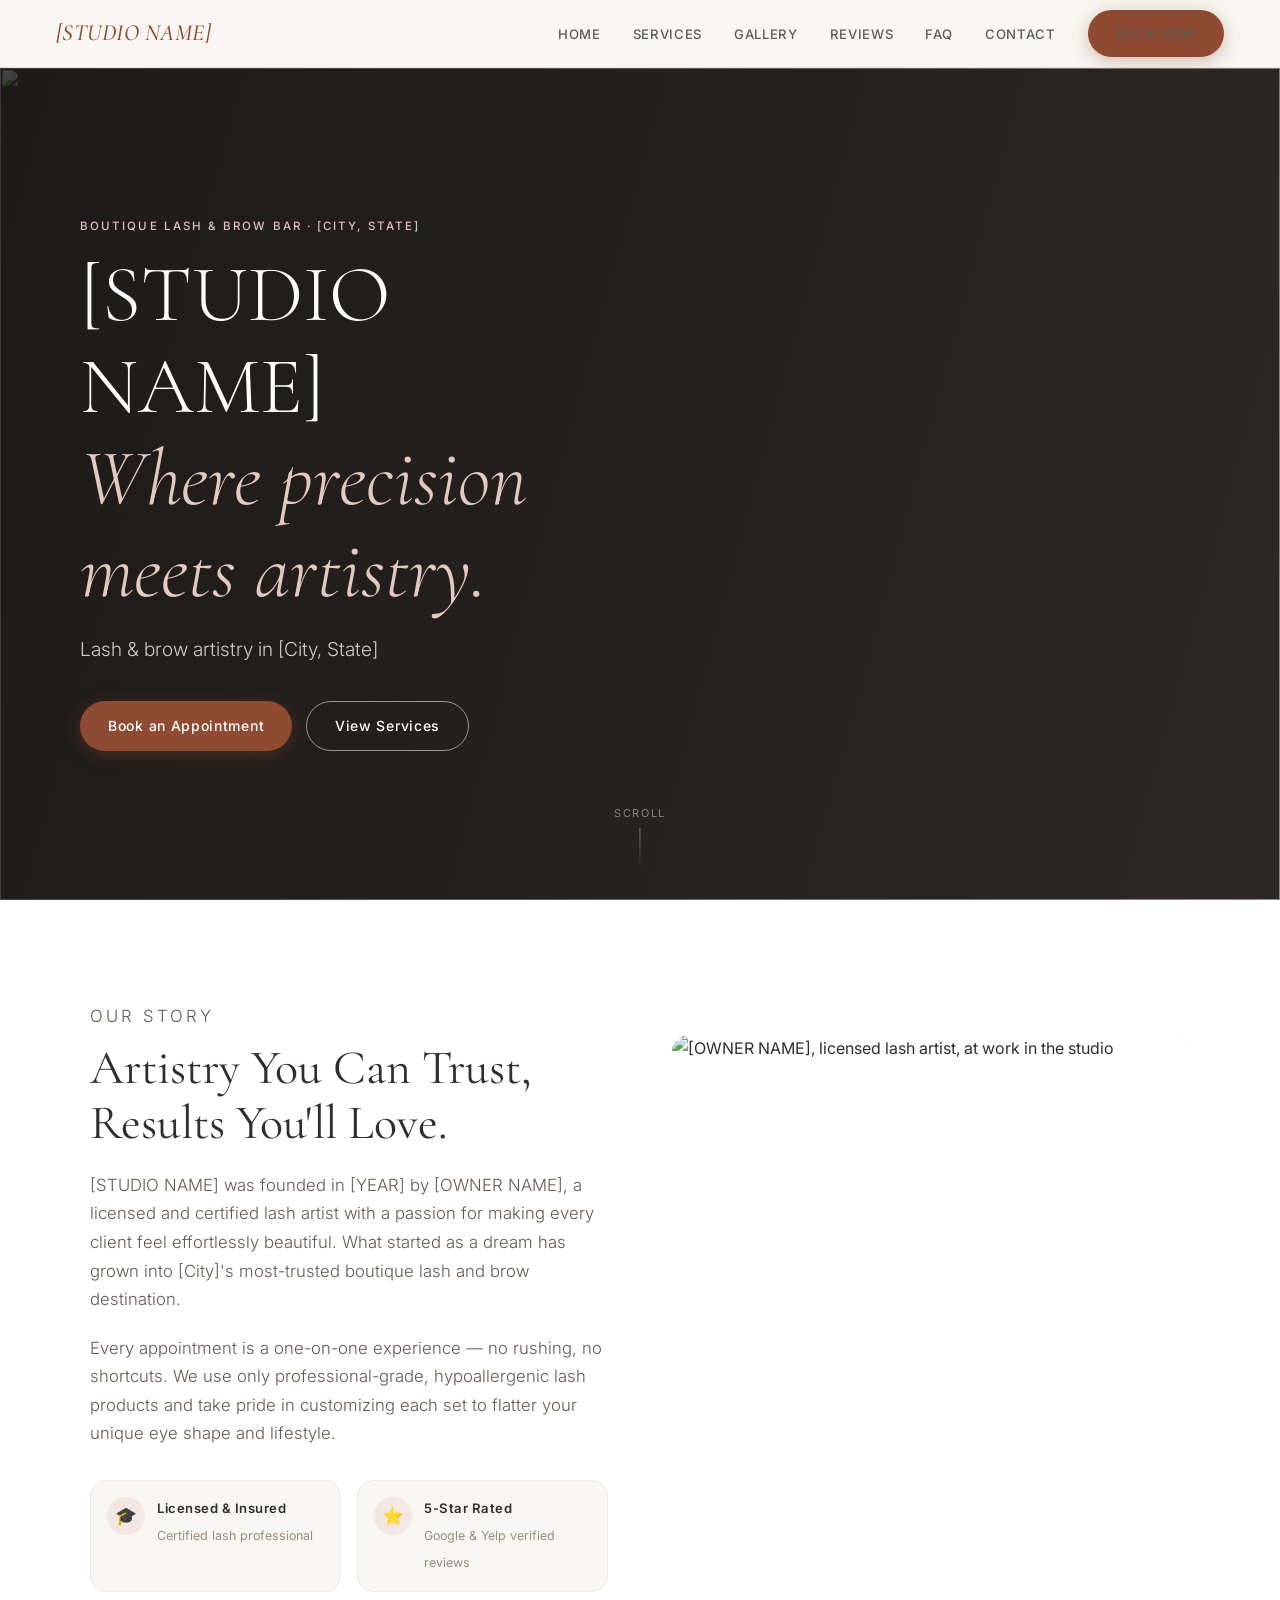
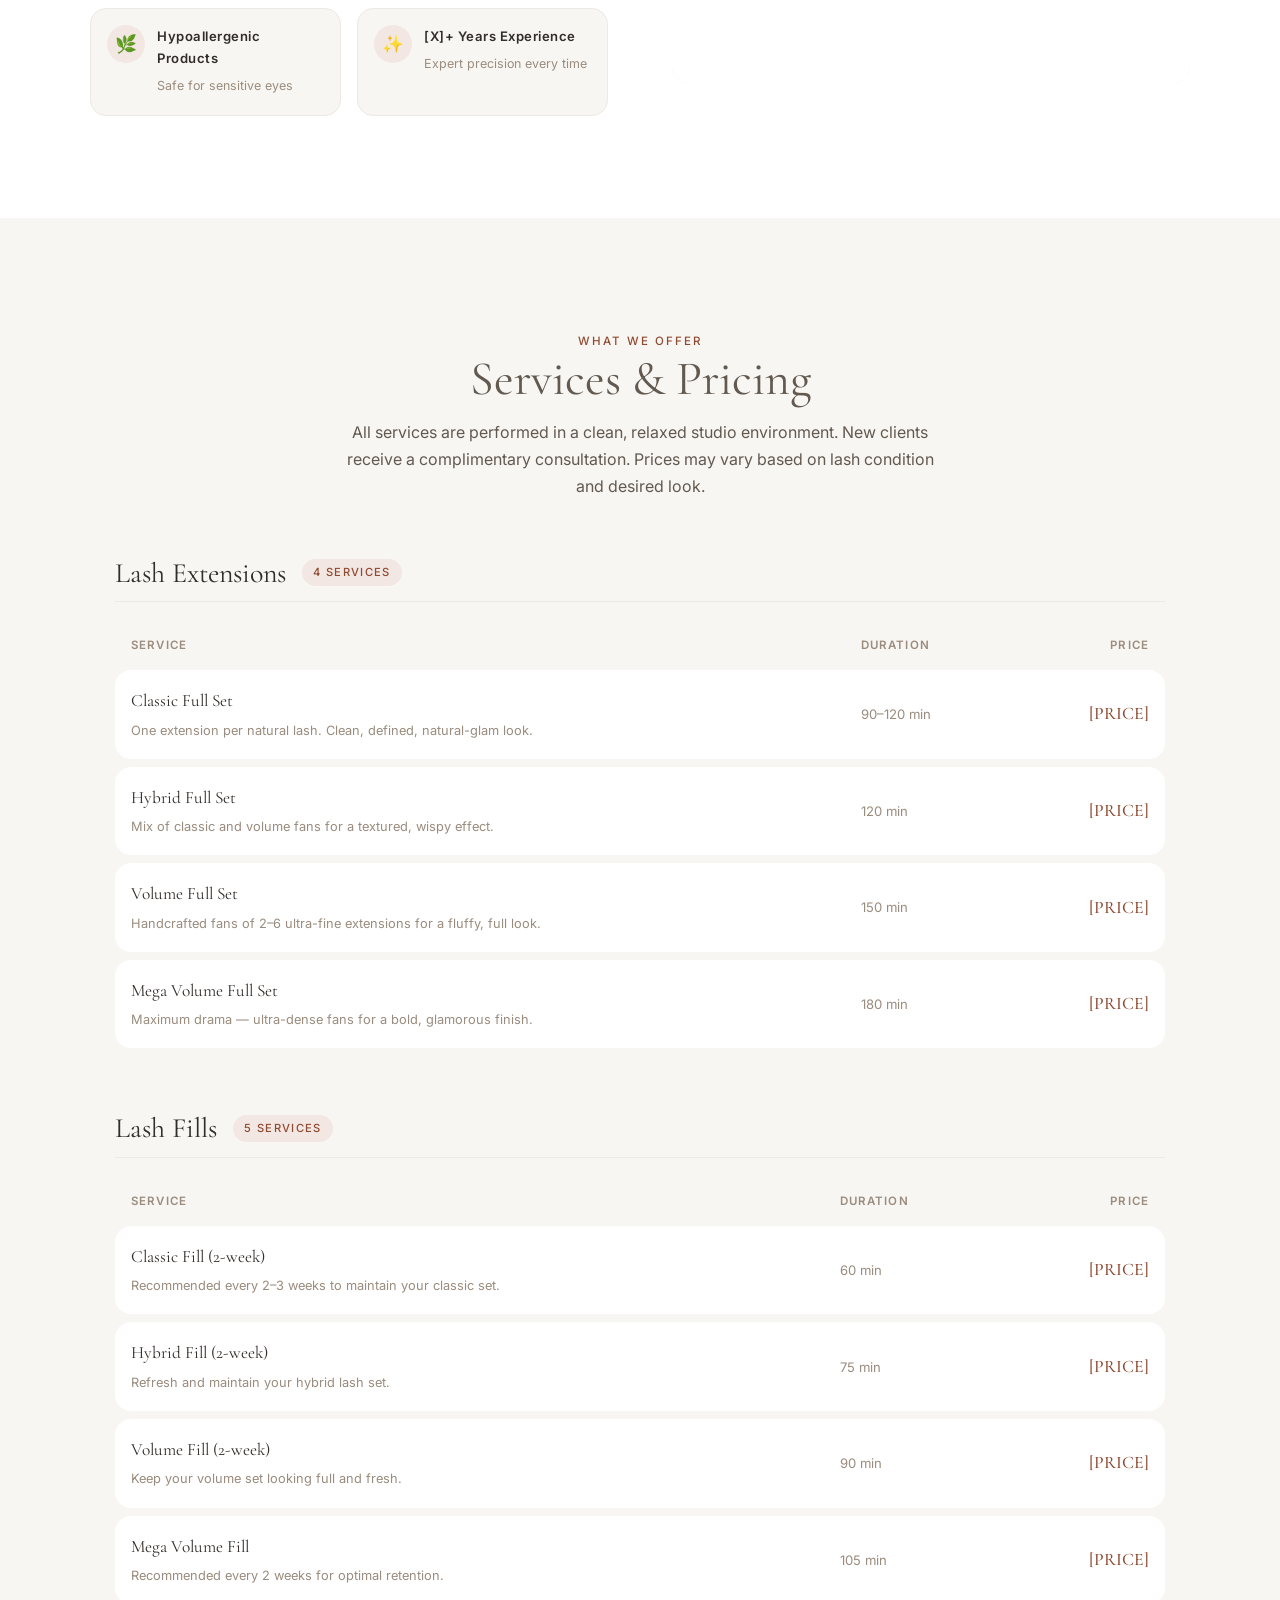
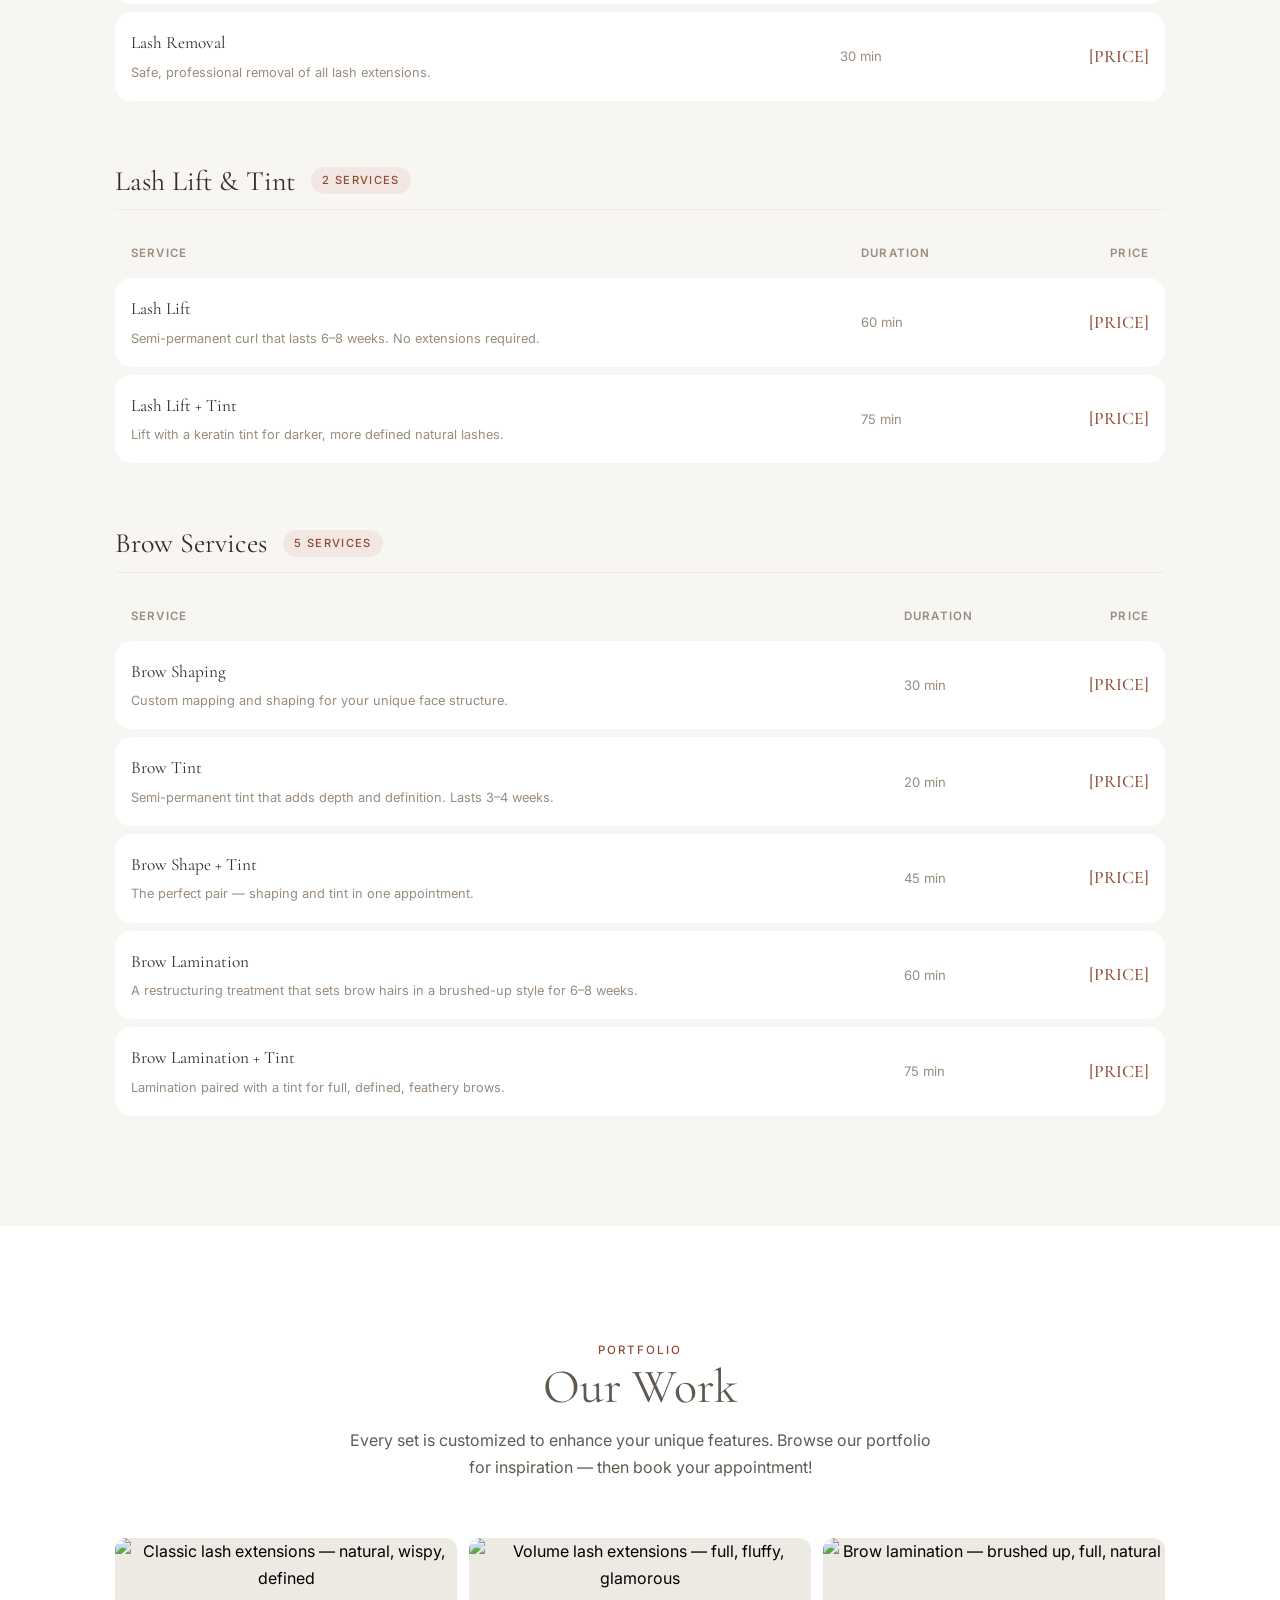
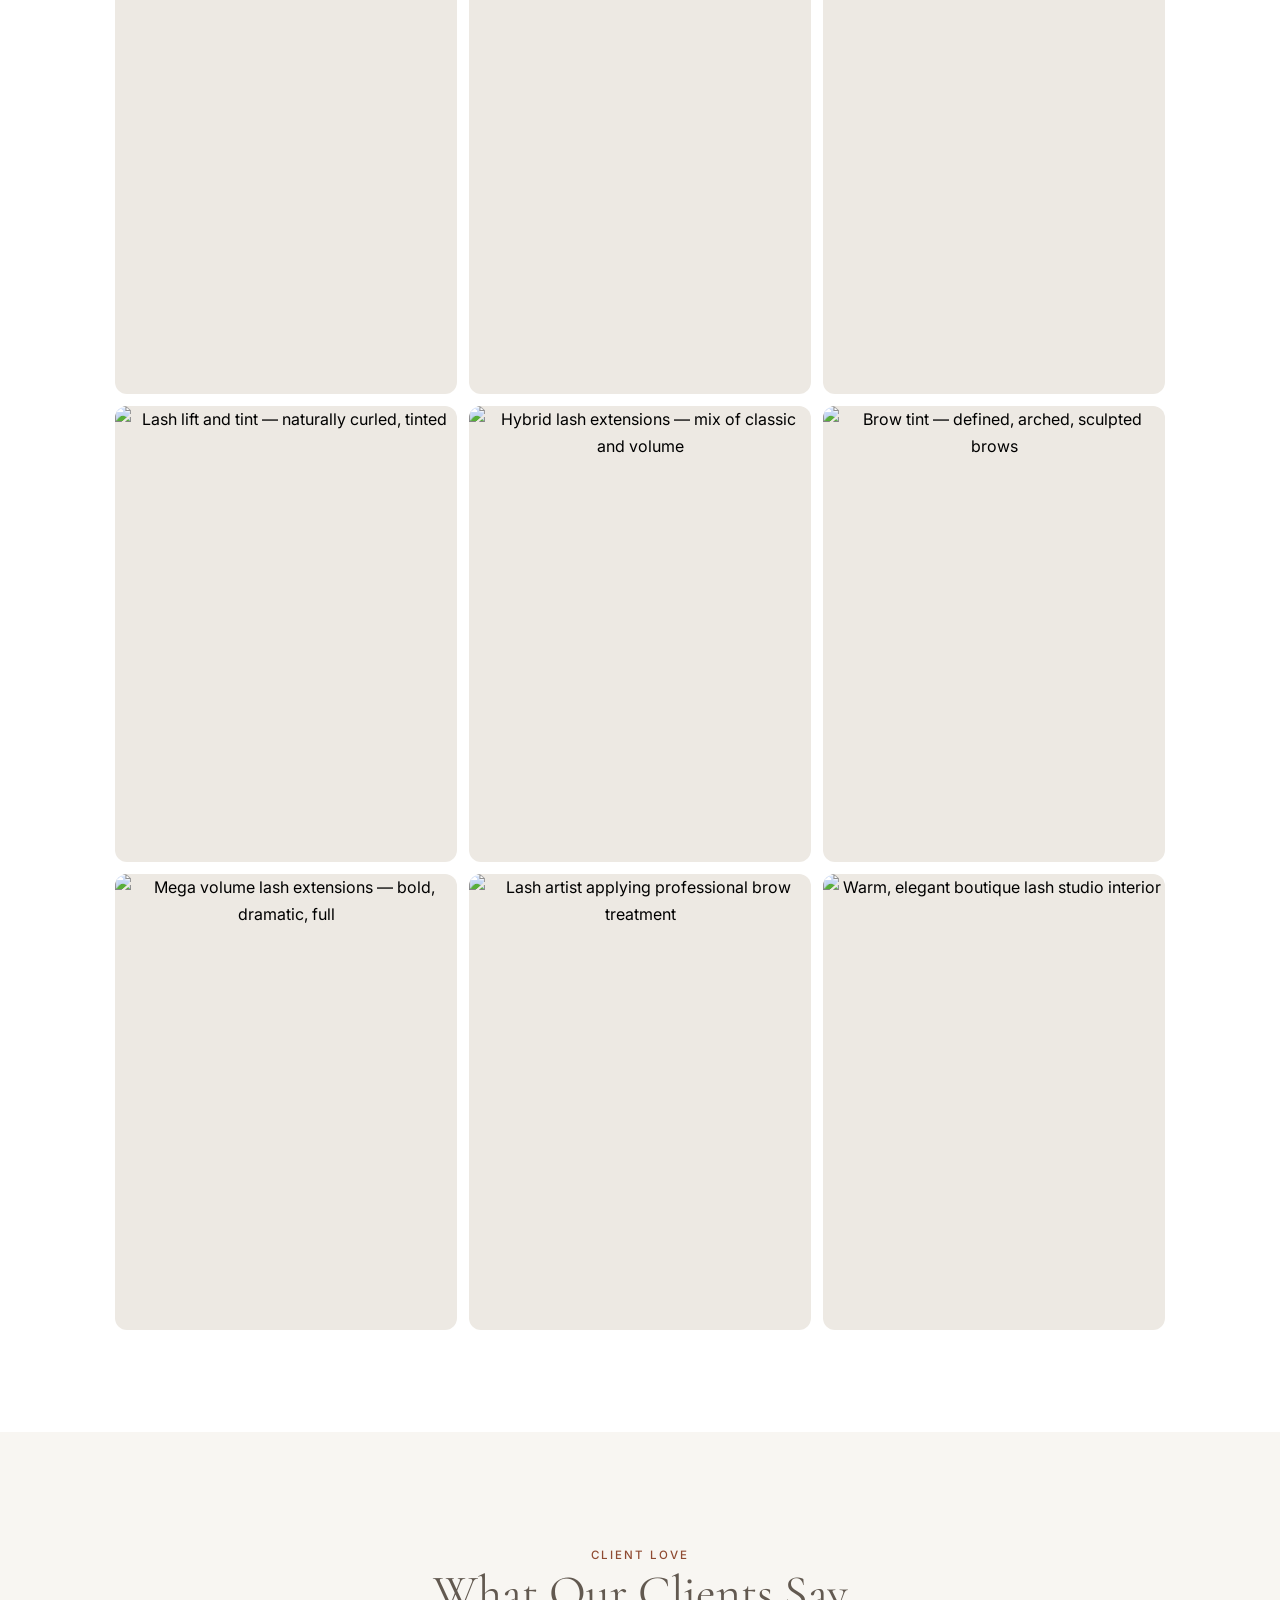
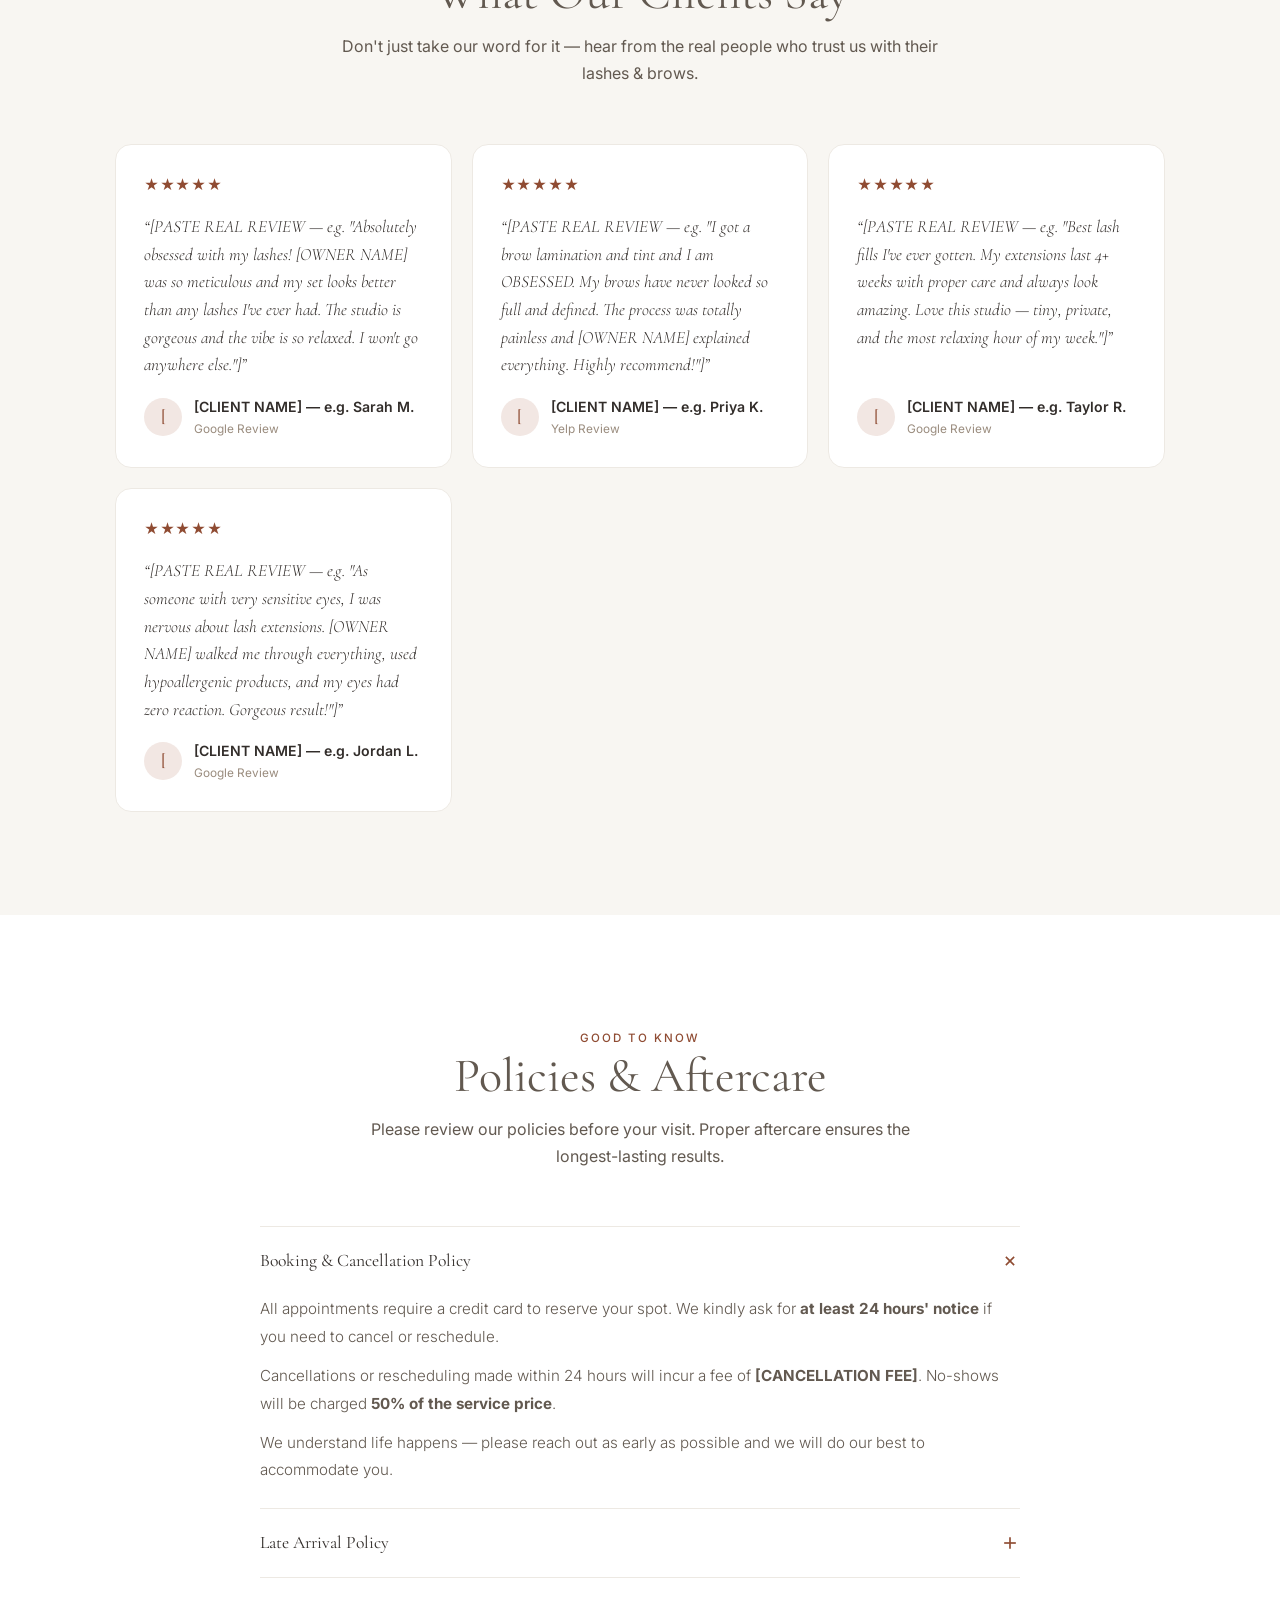
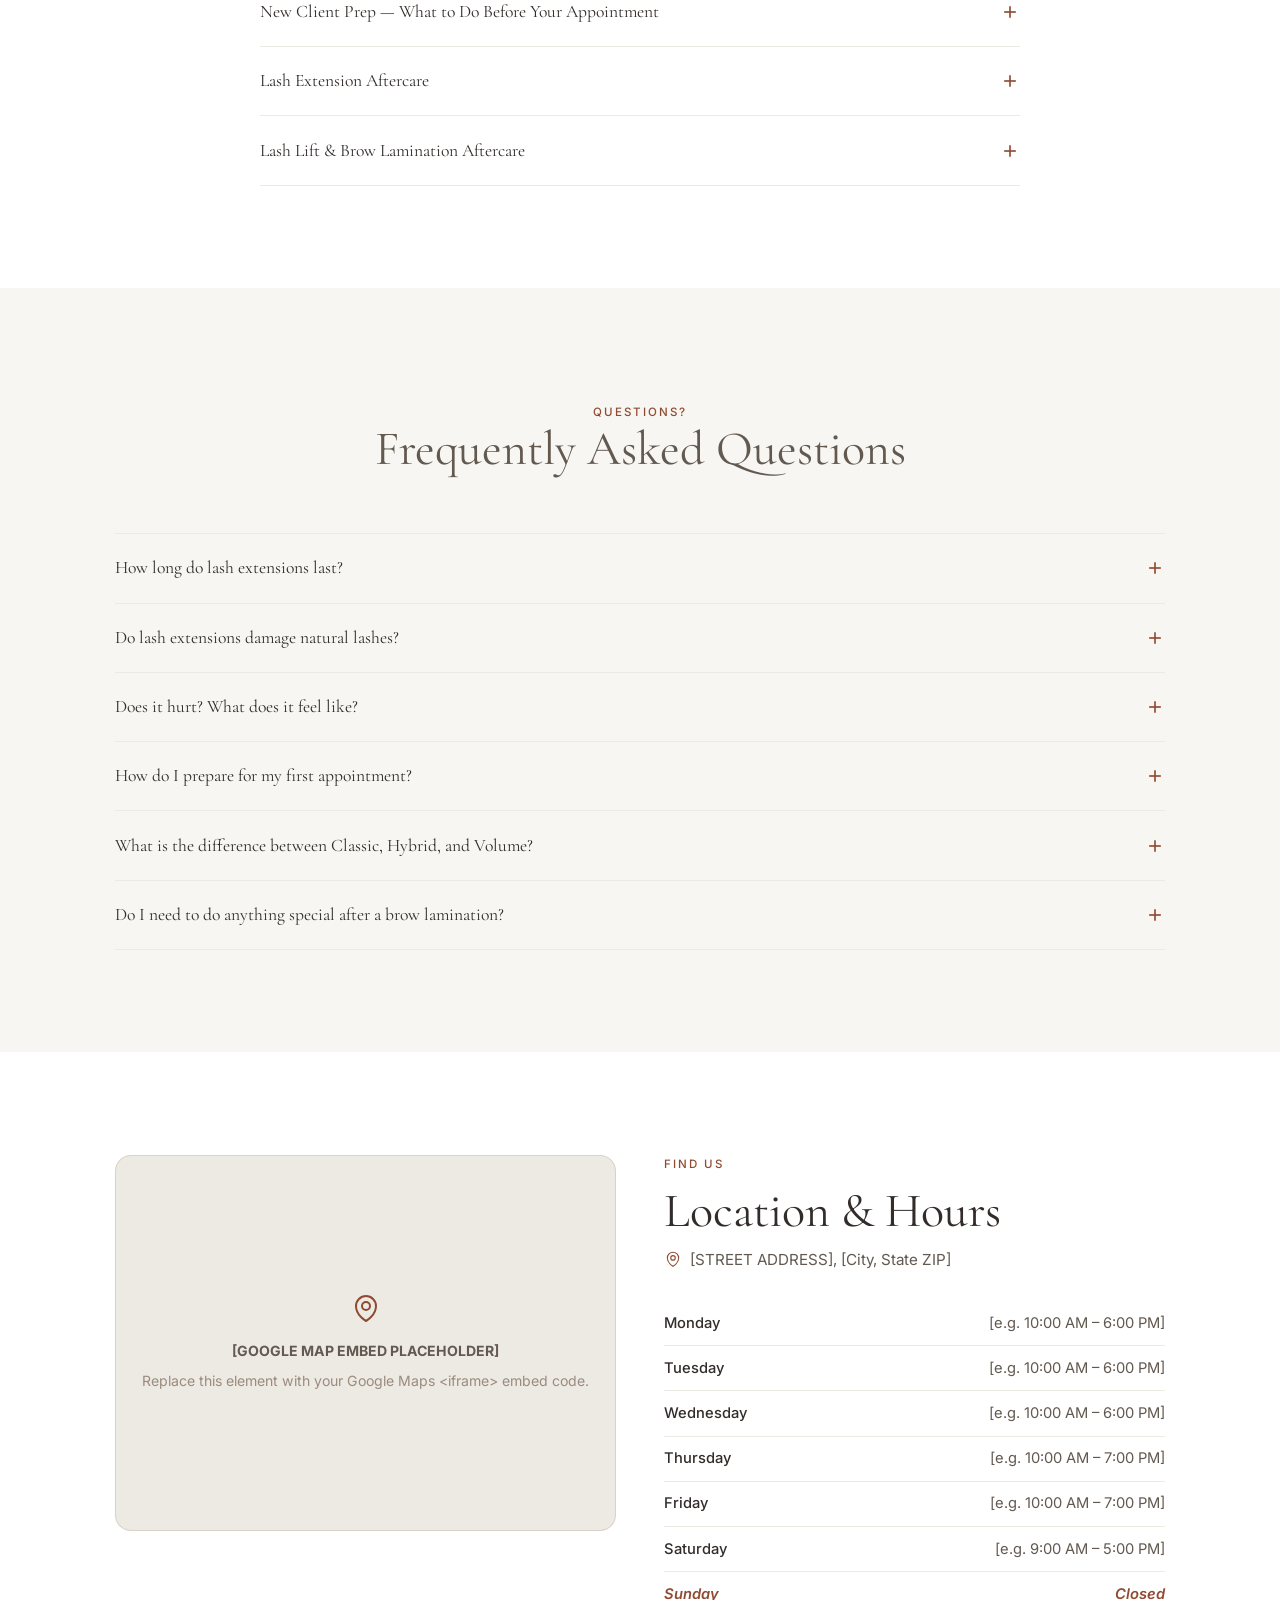
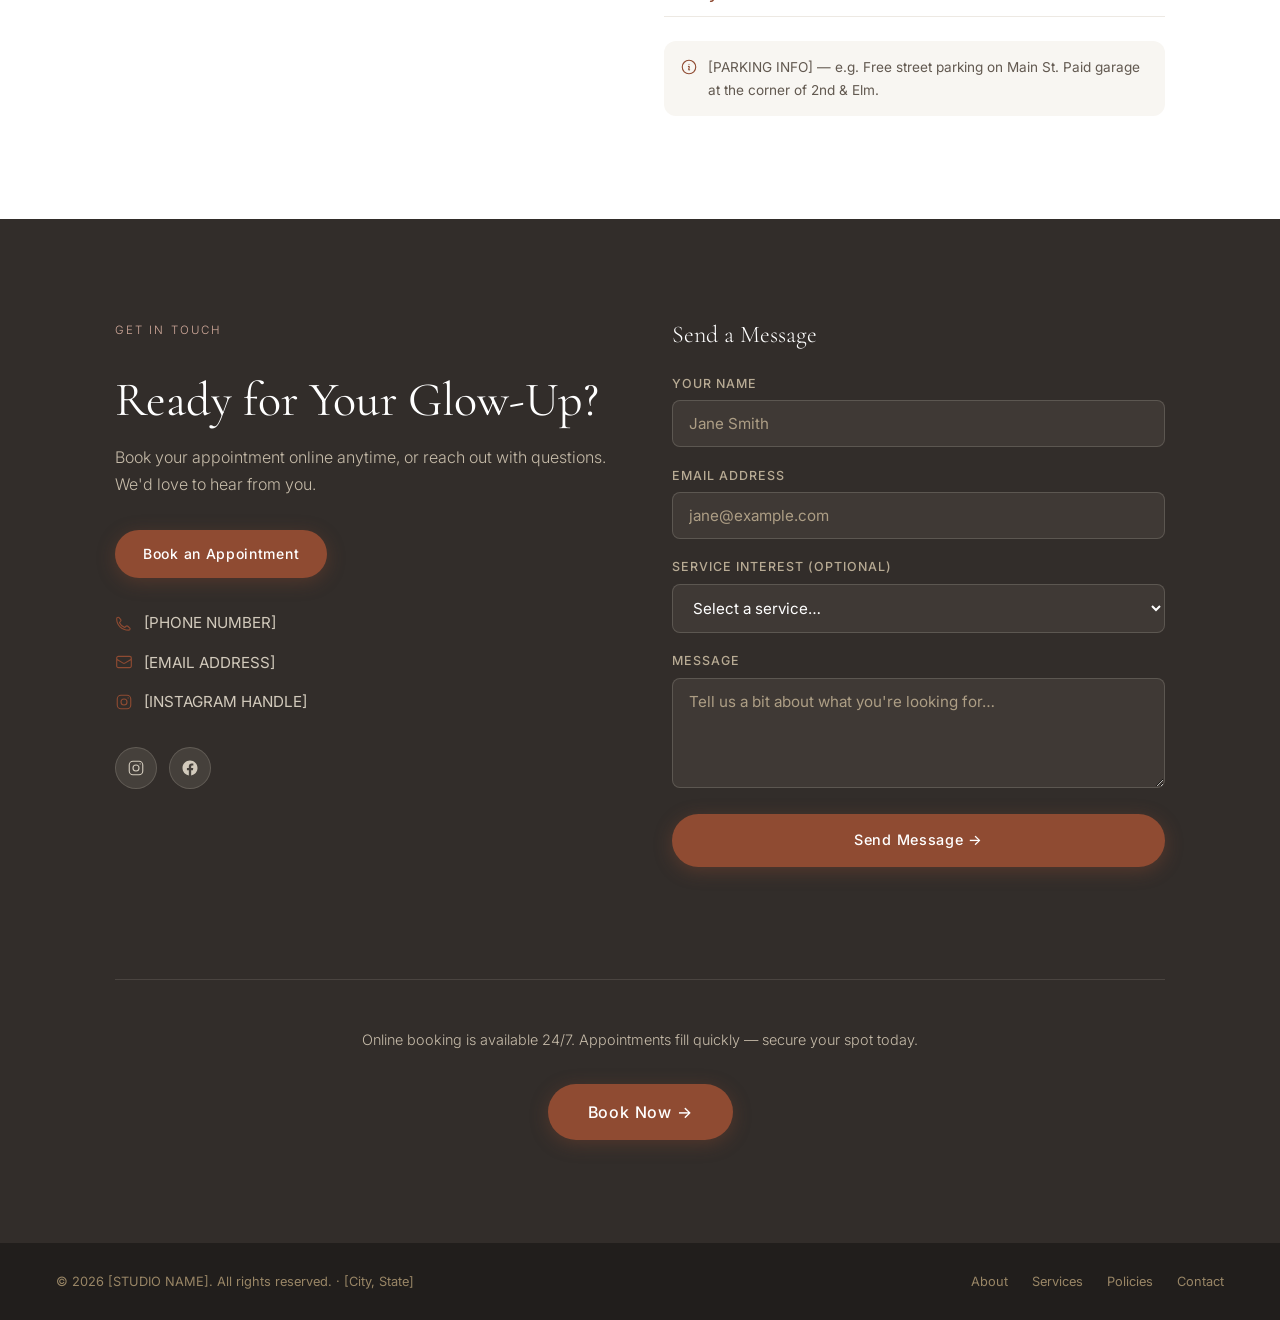
==== na/index.html @ 98293791 "Update print statement from 'Hello' to 'Goodbye'" ====
<!DOCTYPE html>
<html lang="en">
<head>
  <meta charset="UTF-8" />
  <meta name="viewport" content="width=device-width, initial-scale=1.0" />

  <!-- ============================================================
       SEO META — edit the title, description, and keywords below
       ============================================================ -->
  <title>[STUDIO NAME] | Lash Extensions &amp; Brow Studio in [City, State]</title>
  <meta name="description" content="[STUDIO NAME] is a boutique lash extension and brow studio in [City, State]. Offering classic, hybrid, and volume lash extensions, lash lifts, brow lamination, shaping, and tinting. Book your appointment today." />
  <meta name="keywords" content="lash extensions [City], brow studio [City], lash lift [City], brow lamination, volume lashes, [City State] lash bar" />
  <meta property="og:title" content="[STUDIO NAME] — Lash &amp; Brow Artistry" />
  <meta property="og:description" content="Boutique lash extension &amp; brow studio in [City, State]. Precision artistry in a warm, intimate setting." />
  <meta property="og:type" content="website" />

  <!-- Google Fonts: Cormorant Garamond (elegant serif headings) + Inter (clean body) -->
  <link rel="preconnect" href="https://fonts.googleapis.com" />
  <link rel="preconnect" href="https://fonts.gstatic.com" crossorigin />
  <link href="https://fonts.googleapis.com/css2?family=Cormorant+Garamond:ital,wght@0,300;0,400;0,500;0,600;1,300;1,400&family=Inter:wght@300;400;500;600&display=swap" rel="stylesheet" />

  <style>
    /* ============================================================
       DESIGN TOKENS — palette, type scale, spacing
       ============================================================ */
    :root {
      /* Palette */
      --cream:        hsl(38, 30%, 96%);
      --cream-mid:    hsl(36, 20%, 91%);
      --blush:        hsl(14, 22%, 85%);
      --taupe:        hsl(30, 12%, 55%);
      --taupe-dark:   hsl(28, 10%, 35%);
      --charcoal:     hsl(25, 8%, 18%);
      --accent:       hsl(16, 48%, 38%);    /* deep terracotta */
      --accent-light: hsl(16, 38%, 92%);
      --accent-hover: hsl(16, 52%, 30%);
      --white:        #ffffff;

      /* Typography */
      --font-serif:   'Cormorant Garamond', Georgia, serif;
      --font-sans:    'Inter', system-ui, sans-serif;

      /* Spacing */
      --section-pad:  clamp(4rem, 8vw, 7rem) clamp(1.25rem, 5vw, 4rem);
      --card-radius:  1rem;
      --nav-h:        68px;

      /* Transitions */
      --ease-out:     cubic-bezier(0.22, 1, 0.36, 1);
    }

    /* ============================================================
       RESET & BASE
       ============================================================ */
    *, *::before, *::after { box-sizing: border-box; margin: 0; padding: 0; }
    html { scroll-behavior: smooth; scroll-padding-top: var(--nav-h); }
    body {
      font-family: var(--font-sans);
      font-size: 1rem;
      line-height: 1.7;
      color: var(--charcoal);
      background: var(--cream);
    }
    img { display: block; max-width: 100%; height: auto; }
    a { color: inherit; text-decoration: none; }
    ul { list-style: none; }
    button { cursor: pointer; border: none; background: none; font: inherit; }

    /* ============================================================
       TYPOGRAPHY HELPERS
       ============================================================ */
    .eyebrow {
      font-family: var(--font-sans);
      font-size: 0.72rem;
      font-weight: 500;
      letter-spacing: 0.18em;
      text-transform: uppercase;
      color: var(--accent);
    }
    h1, h2, h3, h4 {
      font-family: var(--font-serif);
      font-weight: 400;
      line-height: 1.15;
    }
    h1 { font-size: clamp(2.8rem, 7vw, 5rem); }
    h2 { font-size: clamp(2rem, 4.5vw, 3rem); }
    h3 { font-size: clamp(1.25rem, 2.5vw, 1.75rem); }

    .text-center { text-align: center; }
    .section-intro {
      max-width: 600px;
      margin: 0 auto 3.5rem;
      color: var(--taupe-dark);
    }
    .section-intro p { margin-top: 0.75rem; }

    /* ============================================================
       BUTTONS
       ============================================================ */
    .btn {
      display: inline-flex;
      align-items: center;
      gap: 0.5rem;
      padding: 0.75rem 1.75rem;
      border-radius: 3rem;
      font-family: var(--font-sans);
      font-size: 0.875rem;
      font-weight: 500;
      letter-spacing: 0.05em;
      transition: transform 0.2s var(--ease-out), box-shadow 0.2s var(--ease-out), background-color 0.2s;
    }
    .btn:hover { transform: translateY(-2px); }
    .btn:active { transform: translateY(0); }

    .btn-primary {
      background: var(--accent);
      color: var(--white);
      box-shadow: 0 4px 18px hsl(16 48% 38% / 0.35);
    }
    .btn-primary:hover {
      background: var(--accent-hover);
      box-shadow: 0 6px 24px hsl(16 48% 38% / 0.45);
    }
    .btn-secondary {
      background: transparent;
      color: var(--charcoal);
      border: 1.5px solid hsl(25 8% 18% / 0.35);
    }
    .btn-secondary:hover { border-color: var(--charcoal); background: hsl(25 8% 18% / 0.05); }

    /* ============================================================
       NAVIGATION — sticky, blurs on scroll
       ============================================================ */
    #site-nav {
      position: sticky;
      top: 0;
      z-index: 100;
      height: var(--nav-h);
      display: flex;
      align-items: center;
      justify-content: space-between;
      padding: 0 clamp(1.25rem, 5vw, 3.5rem);
      background: hsl(38 30% 96% / 0.88);
      backdrop-filter: blur(16px);
      -webkit-backdrop-filter: blur(16px);
      border-bottom: 1px solid hsl(30 12% 55% / 0.18);
      transition: box-shadow 0.3s;
    }
    #site-nav.scrolled { box-shadow: 0 2px 20px hsl(25 8% 18% / 0.08); }

    .nav-logo {
      font-family: var(--font-serif);
      font-size: 1.45rem;
      font-weight: 500;
      letter-spacing: 0.02em;
      color: var(--charcoal);
    }
    .nav-logo em { color: var(--accent); font-style: italic; }

    .nav-links {
      display: flex;
      align-items: center;
      gap: 2rem;
    }
    .nav-links a {
      font-size: 0.82rem;
      font-weight: 500;
      letter-spacing: 0.05em;
      text-transform: uppercase;
      color: var(--taupe-dark);
      transition: color 0.2s;
      position: relative;
    }
    .nav-links a::after {
      content: '';
      position: absolute;
      bottom: -3px;
      left: 0; right: 0;
      height: 1.5px;
      background: var(--accent);
      transform: scaleX(0);
      transform-origin: left;
      transition: transform 0.25s var(--ease-out);
    }
    .nav-links a:hover { color: var(--accent); }
    .nav-links a:hover::after { transform: scaleX(1); }

    /* Mobile hamburger */
    #nav-toggle {
      display: none;
      flex-direction: column;
      justify-content: center;
      gap: 5px;
      width: 28px;
      height: 28px;
      padding: 0;
    }
    #nav-toggle span {
      display: block;
      height: 1.5px;
      background: var(--charcoal);
      border-radius: 2px;
      transition: transform 0.3s, opacity 0.2s;
    }
    #nav-toggle[aria-expanded="true"] span:nth-child(1) { transform: translateY(6.5px) rotate(45deg); }
    #nav-toggle[aria-expanded="true"] span:nth-child(2) { opacity: 0; }
    #nav-toggle[aria-expanded="true"] span:nth-child(3) { transform: translateY(-6.5px) rotate(-45deg); }

    @media (max-width: 768px) {
      #nav-toggle { display: flex; }
      .nav-links {
        display: none;
        flex-direction: column;
        position: fixed;
        inset: var(--nav-h) 0 0 0;
        background: var(--cream);
        padding: 2.5rem 2rem;
        gap: 0;
        overflow-y: auto;
      }
      .nav-links.open { display: flex; }
      .nav-links a {
        font-size: 1.1rem;
        padding: 0.85rem 0;
        border-bottom: 1px solid var(--cream-mid);
        display: block;
        width: 100%;
      }
      .nav-links .btn { margin-top: 1rem; align-self: flex-start; }
    }

    /* ============================================================
       HERO SECTION
       ============================================================ */
    #home {
      position: relative;
      min-height: calc(100svh - var(--nav-h));
      display: flex;
      align-items: center;
      overflow: hidden;
    }
    .hero-bg {
      position: absolute;
      inset: 0;
      background: var(--charcoal);
    }
    .hero-bg img {
      width: 100%;
      height: 100%;
      object-fit: cover;
      object-position: center 20%;
      opacity: 0.82;
    }
    .hero-bg::after {
      content: '';
      position: absolute;
      inset: 0;
      background: linear-gradient(
        105deg,
        hsl(25 8% 8% / 0.75) 0%,
        hsl(25 8% 8% / 0.48) 55%,
        hsl(25 8% 8% / 0.18) 100%
      );
    }
    .hero-content {
      position: relative;
      z-index: 1;
      padding: clamp(3rem, 8vw, 6rem) clamp(1.5rem, 7vw, 5rem);
      max-width: 680px;
      animation: heroFadeUp 0.9s var(--ease-out) both;
    }
    @keyframes heroFadeUp {
      from { opacity: 0; transform: translateY(28px); }
      to   { opacity: 1; transform: translateY(0); }
    }
    .hero-content .eyebrow { color: hsl(16 38% 80%); margin-bottom: 0.75rem; }
    .hero-content h1 {
      color: var(--white);
      font-weight: 300;
      margin-bottom: 1rem;
    }
    .hero-content h1 em { font-style: italic; color: hsl(16 38% 82%); }
    .hero-tagline {
      color: hsl(38 30% 88% / 0.88);
      font-size: clamp(1rem, 2.2vw, 1.2rem);
      font-weight: 300;
      margin-bottom: 2.25rem;
      max-width: 480px;
    }
    .hero-ctas { display: flex; flex-wrap: wrap; gap: 0.85rem; }
    .hero-ctas .btn-secondary { color: var(--white); border-color: hsl(38 30% 88% / 0.6); }
    .hero-ctas .btn-secondary:hover { background: hsl(38 30% 88% / 0.12); border-color: var(--white); }

    .hero-scroll-cue {
      position: absolute;
      bottom: 2rem;
      left: 50%;
      transform: translateX(-50%);
      z-index: 1;
      display: flex;
      flex-direction: column;
      align-items: center;
      gap: 6px;
      color: hsl(38 30% 88% / 0.5);
      font-size: 0.68rem;
      letter-spacing: 0.14em;
      text-transform: uppercase;
      animation: scrollPulse 2.4s ease-in-out infinite;
    }
    .hero-scroll-cue::after {
      content: '';
      display: block;
      width: 1px;
      height: 40px;
      background: linear-gradient(to bottom, hsl(38 30% 88% / 0.5), transparent);
    }
    @keyframes scrollPulse {
      0%, 100% { opacity: 0.5; transform: translateX(-50%) translateY(0); }
      50% { opacity: 1; transform: translateX(-50%) translateY(5px); }
    }

    /* ============================================================
       ABOUT SECTION
       ============================================================ */
    #about {
      padding: var(--section-pad);
      background: var(--white);
    }
    .about-grid {
      display: grid;
      grid-template-columns: 1fr 1fr;
      gap: 4rem;
      align-items: center;
      max-width: 1100px;
      margin: 0 auto;
    }
    @media (max-width: 768px) { .about-grid { grid-template-columns: 1fr; gap: 2.5rem; } }
    .about-text .eyebrow { margin-bottom: 0.6rem; }
    .about-text h2 { margin-bottom: 1.25rem; }
    .about-text p {
      color: var(--taupe-dark);
      font-size: 1.05rem;
      font-weight: 300;
      margin-bottom: 1.25rem;
    }
    .trust-badges { display: grid; grid-template-columns: 1fr 1fr; gap: 1rem; margin-top: 2rem; }
    .badge {
      display: flex;
      align-items: flex-start;
      gap: 0.75rem;
      padding: 1rem;
      background: var(--cream);
      border-radius: var(--card-radius);
      border: 1px solid var(--cream-mid);
    }
    .badge-icon {
      width: 38px; height: 38px;
      background: var(--accent-light);
      border-radius: 50%;
      display: flex;
      align-items: center;
      justify-content: center;
      flex-shrink: 0;
      font-size: 1.1rem;
    }
    .badge-text strong { display: block; font-size: 0.82rem; font-weight: 600; letter-spacing: 0.04em; color: var(--charcoal); margin-bottom: 0.1rem; }
    .badge-text span { font-size: 0.78rem; color: var(--taupe); }

    .about-image-wrap {
      position: relative;
      border-radius: var(--card-radius);
      overflow: hidden;
      aspect-ratio: 4/5;
    }
    .about-image-wrap img { width: 100%; height: 100%; object-fit: cover; }
    .about-image-wrap::before {
      content: '';
      position: absolute;
      inset: -2px;
      border: 2px solid var(--accent-light);
      border-radius: calc(var(--card-radius) + 2px);
      z-index: 1;
      pointer-events: none;
    }

    /* ============================================================
       SERVICES & PRICING SECTION
       ============================================================ */
    #services { padding: var(--section-pad); background: var(--cream); }
    .services-wrapper { max-width: 1050px; margin: 0 auto; }
    .service-category { margin-bottom: 3.5rem; }
    .service-category:last-child { margin-bottom: 0; }
    .category-header {
      display: flex;
      align-items: center;
      gap: 1rem;
      margin-bottom: 1.25rem;
      padding-bottom: 0.75rem;
      border-bottom: 1.5px solid var(--cream-mid);
    }
    .category-header h3 { color: var(--charcoal); }
    .category-pill {
      font-size: 0.7rem;
      font-weight: 500;
      letter-spacing: 0.12em;
      text-transform: uppercase;
      background: var(--accent-light);
      color: var(--accent);
      padding: 0.25rem 0.7rem;
      border-radius: 2rem;
    }
    .service-table { width: 100%; border-collapse: separate; border-spacing: 0 0.5rem; }
    .service-table thead th {
      font-family: var(--font-sans);
      font-size: 0.72rem;
      font-weight: 600;
      letter-spacing: 0.1em;
      text-transform: uppercase;
      color: var(--taupe);
      padding: 0.4rem 1rem;
      text-align: left;
    }
    .service-table thead th:last-child { text-align: right; }
    .service-row {
      background: var(--white);
      border-radius: var(--card-radius);
      transition: box-shadow 0.2s, transform 0.2s var(--ease-out);
    }
    .service-row:hover { box-shadow: 0 4px 22px hsl(25 8% 18% / 0.07); transform: translateY(-1px); }
    .service-row td { padding: 1rem 1rem; vertical-align: middle; }
    .service-row td:first-child { border-radius: var(--card-radius) 0 0 var(--card-radius); }
    .service-row td:last-child  { border-radius: 0 var(--card-radius) var(--card-radius) 0; text-align: right; }
    .service-name { font-family: var(--font-serif); font-size: 1.08rem; font-weight: 400; color: var(--charcoal); display: block; }
    .service-desc { font-size: 0.8rem; color: var(--taupe); margin-top: 0.1rem; }
    .service-duration { font-size: 0.82rem; color: var(--taupe); white-space: nowrap; }
    .service-price { font-family: var(--font-serif); font-size: 1.1rem; font-weight: 500; color: var(--accent); white-space: nowrap; }

    @media (max-width: 600px) {
      .service-table thead { display: none; }
      .service-table tbody, .service-row, .service-row td { display: block; width: 100%; }
      .service-row { margin-bottom: 0.5rem; border-radius: var(--card-radius); }
      .service-row td { padding: 0.6rem 1rem; border-radius: 0 !important; }
      .service-row td[data-label]::before { content: attr(data-label) ': '; font-size: 0.72rem; font-weight: 600; letter-spacing: 0.08em; text-transform: uppercase; color: var(--taupe); }
      .service-row td:last-child { text-align: left; }
    }

    /* ============================================================
       GALLERY SECTION
       ============================================================ */
    #gallery { padding: var(--section-pad); background: var(--white); }
    .gallery-grid {
      display: grid;
      grid-template-columns: repeat(3, 1fr);
      gap: 0.75rem;
      max-width: 1050px;
      margin: 0 auto;
    }
    @media (max-width: 640px) { .gallery-grid { grid-template-columns: repeat(2, 1fr); } }

    .gallery-item {
      position: relative;
      overflow: hidden;
      border-radius: 0.75rem;
      aspect-ratio: 3/4;
      background: var(--cream-mid);
    }
    .gallery-btn {
      position: absolute;
      inset: 0;
      width: 100%;
      height: 100%;
      background: none;
      border: none;
      cursor: pointer;
      padding: 0;
    }
    .gallery-btn img {
      width: 100%;
      height: 100%;
      object-fit: cover;
      transition: transform 0.5s var(--ease-out);
    }
    .gallery-item:hover .gallery-btn img { transform: scale(1.05); }

    .gallery-overlay {
      position: absolute;
      inset: 0;
      background: hsl(25 8% 8% / 0);
      display: flex;
      align-items: center;
      justify-content: center;
      transition: background 0.3s;
      pointer-events: none;
    }
    .gallery-item:hover .gallery-overlay { background: hsl(25 8% 8% / 0.3); }
    .gallery-overlay svg {
      opacity: 0;
      color: var(--white);
      transform: scale(0.7);
      transition: opacity 0.3s, transform 0.3s var(--ease-out);
    }
    .gallery-item:hover .gallery-overlay svg { opacity: 1; transform: scale(1); }

    .gallery-caption {
      position: absolute;
      bottom: 0;
      left: 0; right: 0;
      padding: 1rem 0.75rem 0.75rem;
      background: linear-gradient(transparent, hsl(25 8% 8% / 0.6));
      color: var(--white);
      font-size: 0.75rem;
      letter-spacing: 0.06em;
      text-transform: uppercase;
      opacity: 0;
      transition: opacity 0.3s;
      pointer-events: none;
    }
    .gallery-item:hover .gallery-caption { opacity: 1; }

    /* Lightbox dialog */
    #lightbox {
      padding: 0;
      border: none;
      background: transparent;
      max-width: 100vw;
      max-height: 100dvh;
      width: 100%;
      height: 100%;
      display: flex;
      align-items: center;
      justify-content: center;
      opacity: 0;
      transform: scale(0.94);
      transition:
        opacity 0.35s ease-out,
        transform 0.35s var(--ease-out),
        display 0.35s allow-discrete,
        overlay 0.35s allow-discrete;
      transition-behavior: allow-discrete;
    }
    #lightbox[open] { opacity: 1; transform: scale(1); }
    @starting-style { #lightbox[open] { opacity: 0; transform: scale(0.94); } }
    #lightbox::backdrop {
      background: hsl(25 8% 5% / 0);
      transition:
        display 0.35s allow-discrete,
        overlay 0.35s allow-discrete,
        background-color 0.35s ease-out;
      transition-behavior: allow-discrete;
    }
    #lightbox[open]::backdrop { background: hsl(25 8% 5% / 0.92); }
    @starting-style { #lightbox[open]::backdrop { background: hsl(25 8% 5% / 0); } }
    @media (prefers-reduced-motion: reduce) { #lightbox { transform: none; transition-duration: 0.1s; } }

    .lightbox-inner {
      position: relative;
      max-width: min(90vw, 820px);
      max-height: 90dvh;
      display: flex;
      align-items: center;
      justify-content: center;
    }
    #lightbox-img { max-width: 100%; max-height: 88dvh; border-radius: 0.75rem; object-fit: contain; box-shadow: 0 24px 80px hsl(25 8% 5% / 0.7); }
    .lightbox-btn {
      position: absolute;
      top: 50%;
      transform: translateY(-50%);
      width: 44px; height: 44px;
      border-radius: 50%;
      background: hsl(38 30% 96% / 0.18);
      border: 1px solid hsl(38 30% 96% / 0.3);
      color: var(--white);
      display: flex;
      align-items: center;
      justify-content: center;
      backdrop-filter: blur(8px);
      transition: background 0.2s;
      font-size: 1.25rem;
    }
    .lightbox-btn:hover { background: hsl(38 30% 96% / 0.3); }
    #lb-prev { left: -56px; }
    #lb-next { right: -56px; }
    @media (max-width: 700px) { #lb-prev { left: 0.5rem; } #lb-next { right: 0.5rem; } }
    #lb-close {
      position: absolute;
      top: -2.75rem;
      right: 0;
      width: 36px; height: 36px;
      border-radius: 50%;
      background: hsl(38 30% 96% / 0.15);
      border: 1px solid hsl(38 30% 96% / 0.25);
      color: var(--white);
      display: flex;
      align-items: center;
      justify-content: center;
      backdrop-filter: blur(8px);
      transition: background 0.2s;
      font-size: 1.1rem;
    }
    #lb-close:hover { background: hsl(38 30% 96% / 0.28); }
    #lb-caption {
      position: absolute;
      bottom: -2.25rem;
      left: 0; right: 0;
      text-align: center;
      color: hsl(38 30% 88% / 0.75);
      font-size: 0.8rem;
      letter-spacing: 0.08em;
      text-transform: uppercase;
    }

    /* ============================================================
       REVIEWS / TESTIMONIALS
       ============================================================ */
    #reviews { padding: var(--section-pad); background: var(--cream); }
    .reviews-grid {
      display: grid;
      grid-template-columns: repeat(auto-fit, minmax(280px, 1fr));
      gap: 1.25rem;
      max-width: 1050px;
      margin: 0 auto;
    }
    .review-card {
      background: var(--white);
      border-radius: var(--card-radius);
      padding: 1.75rem;
      border: 1px solid var(--cream-mid);
      display: flex;
      flex-direction: column;
      gap: 1rem;
      transition: box-shadow 0.2s, transform 0.2s var(--ease-out);
    }
    .review-card:hover { box-shadow: 0 8px 32px hsl(25 8% 18% / 0.08); transform: translateY(-3px); }
    .stars { color: var(--accent); font-size: 0.9rem; letter-spacing: 0.05em; }
    .review-text { font-family: var(--font-serif); font-size: 1.08rem; font-style: italic; font-weight: 300; color: var(--charcoal); line-height: 1.6; flex-grow: 1; }
    .review-text::before { content: '\201C'; }
    .review-text::after  { content: '\201D'; }
    .reviewer { display: flex; align-items: center; gap: 0.75rem; }
    .reviewer-avatar {
      width: 38px; height: 38px;
      border-radius: 50%;
      background: var(--accent-light);
      color: var(--accent);
      font-family: var(--font-serif);
      font-size: 1.1rem;
      font-weight: 500;
      display: flex;
      align-items: center;
      justify-content: center;
      flex-shrink: 0;
    }
    .reviewer-name { font-weight: 600; font-size: 0.88rem; color: var(--charcoal); }
    .reviewer-source { font-size: 0.74rem; color: var(--taupe); }

    /* ============================================================
       POLICIES & FAQ — accordion (<details>/<summary>)
       ============================================================ */
    #policies { padding: var(--section-pad); background: var(--white); }
    #faq { padding: var(--section-pad); background: var(--cream); }
    .accordion-wrap { max-width: 760px; margin: 0 auto; }

    details.accordion-item { border-bottom: 1px solid var(--cream-mid); overflow: hidden; }
    details.accordion-item:first-of-type { border-top: 1px solid var(--cream-mid); }
    details.accordion-item summary {
      display: flex;
      align-items: center;
      justify-content: space-between;
      padding: 1.2rem 0;
      cursor: pointer;
      list-style: none;
      font-family: var(--font-serif);
      font-size: 1.1rem;
      font-weight: 400;
      color: var(--charcoal);
      transition: color 0.2s;
      user-select: none;
      gap: 1rem;
    }
    details.accordion-item summary::-webkit-details-marker { display: none; }
    details.accordion-item summary:hover { color: var(--accent); }
    .accordion-icon {
      width: 20px; height: 20px;
      flex-shrink: 0;
      color: var(--accent);
      transition: transform 0.3s var(--ease-out);
    }
    details[open] .accordion-icon { transform: rotate(45deg); }
    .accordion-body { padding: 0 0 1.5rem; color: var(--taupe-dark); font-size: 0.95rem; font-weight: 300; line-height: 1.8; }
    .accordion-body ul { padding-left: 1.25rem; }
    .accordion-body ul li { list-style: disc; margin-bottom: 0.4rem; }
    .accordion-body p + p { margin-top: 0.75rem; }

    /* ============================================================
       LOCATION & HOURS
       ============================================================ */
    #location { padding: var(--section-pad); background: var(--white); }
    .location-grid {
      display: grid;
      grid-template-columns: 1fr 1fr;
      gap: 3rem;
      max-width: 1050px;
      margin: 0 auto;
      align-items: start;
    }
    @media (max-width: 768px) { .location-grid { grid-template-columns: 1fr; } }

    .map-placeholder {
      background: var(--cream-mid);
      border-radius: var(--card-radius);
      overflow: hidden;
      aspect-ratio: 4/3;
      display: flex;
      align-items: center;
      justify-content: center;
      border: 1px solid hsl(30 12% 55% / 0.25);
      position: relative;
    }
    .map-placeholder iframe { position: absolute; inset: 0; width: 100%; height: 100%; border: 0; }
    .map-placeholder-msg { text-align: center; color: var(--taupe); font-size: 0.88rem; padding: 1.5rem; }
    .map-placeholder-msg strong { display: block; color: var(--taupe-dark); margin-bottom: 0.35rem; }

    .hours-card .eyebrow { margin-bottom: 0.6rem; }
    .hours-card h2 { margin-bottom: 0.5rem; }
    .studio-address { display: flex; align-items: flex-start; gap: 0.5rem; color: var(--taupe-dark); font-size: 0.95rem; margin-bottom: 1.75rem; }
    .studio-address svg { flex-shrink: 0; margin-top: 3px; color: var(--accent); }
    .hours-table { width: 100%; border-collapse: collapse; margin-bottom: 1.5rem; }
    .hours-table tr { border-bottom: 1px solid var(--cream-mid); }
    .hours-table td { padding: 0.6rem 0; font-size: 0.92rem; color: var(--taupe-dark); }
    .hours-table td:first-child { font-weight: 500; color: var(--charcoal); }
    .hours-table td:last-child { text-align: right; }
    .hours-table tr.closed td { color: var(--taupe); font-style: italic; }
    .hours-table tr.today td { color: var(--accent); font-weight: 600; }
    .parking-note {
      background: var(--cream);
      border-radius: 0.75rem;
      padding: 0.9rem 1rem;
      font-size: 0.85rem;
      color: var(--taupe-dark);
      display: flex;
      gap: 0.6rem;
      align-items: flex-start;
    }
    .parking-note svg { flex-shrink: 0; margin-top: 2px; color: var(--accent); }

    /* ============================================================
       CONTACT / FOOTER CTA
       ============================================================ */
    #contact { padding: var(--section-pad); background: var(--charcoal); color: var(--cream); }
    .contact-grid {
      display: grid;
      grid-template-columns: 1fr 1fr;
      gap: 4rem;
      max-width: 1050px;
      margin: 0 auto;
    }
    @media (max-width: 768px) { .contact-grid { grid-template-columns: 1fr; gap: 2.5rem; } }
    #contact .eyebrow { color: hsl(16 38% 72%); }
    #contact h2 { color: var(--white); margin-bottom: 1rem; }
    #contact p { color: hsl(38 20% 72%); font-weight: 300; margin-bottom: 2rem; }

    .contact-details { display: flex; flex-direction: column; gap: 0.85rem; margin-bottom: 2rem; }
    .contact-link { display: flex; align-items: center; gap: 0.7rem; color: hsl(38 20% 78%); font-size: 0.95rem; transition: color 0.2s; }
    .contact-link svg { color: var(--accent); flex-shrink: 0; }
    .contact-link:hover { color: var(--white); }
    .social-row { display: flex; gap: 0.75rem; margin-top: 1.5rem; }
    .social-btn {
      width: 42px; height: 42px;
      border-radius: 50%;
      background: hsl(38 20% 78% / 0.12);
      border: 1px solid hsl(38 20% 78% / 0.2);
      color: hsl(38 20% 78%);
      display: flex;
      align-items: center;
      justify-content: center;
      font-size: 1.05rem;
      transition: background 0.2s, color 0.2s, border-color 0.2s;
    }
    .social-btn:hover { background: var(--accent); border-color: var(--accent); color: var(--white); }

    .contact-form-wrap h3 { font-family: var(--font-serif); font-weight: 300; font-size: 1.5rem; color: var(--white); margin-bottom: 1.5rem; }
    .form-group { margin-bottom: 1.1rem; }
    .form-group label { display: block; font-size: 0.78rem; font-weight: 500; letter-spacing: 0.08em; text-transform: uppercase; color: hsl(38 20% 65%); margin-bottom: 0.4rem; }
    .form-group input,
    .form-group textarea,
    .form-group select {
      width: 100%;
      padding: 0.8rem 1rem;
      background: hsl(38 20% 78% / 0.08);
      border: 1px solid hsl(38 20% 78% / 0.2);
      border-radius: 0.5rem;
      color: var(--white);
      font-family: var(--font-sans);
      font-size: 0.95rem;
      transition: border-color 0.2s, background 0.2s;
      outline: none;
    }
    .form-group select option { background: var(--charcoal); }
    .form-group input::placeholder, .form-group textarea::placeholder { color: hsl(38 20% 60%); }
    .form-group input:focus, .form-group textarea:focus { border-color: hsl(16 48% 58%); background: hsl(38 20% 78% / 0.12); }
    .form-group textarea { resize: vertical; min-height: 110px; }
    .form-submit {
      width: 100%;
      padding: 0.9rem 1.75rem;
      background: var(--accent);
      color: var(--white);
      border-radius: 3rem;
      font-family: var(--font-sans);
      font-size: 0.9rem;
      font-weight: 500;
      letter-spacing: 0.05em;
      cursor: pointer;
      transition: background 0.2s, transform 0.2s var(--ease-out), box-shadow 0.2s;
      box-shadow: 0 4px 18px hsl(16 48% 38% / 0.4);
    }
    .form-submit:hover { background: var(--accent-hover); transform: translateY(-2px); box-shadow: 0 6px 24px hsl(16 48% 38% / 0.5); }
    .form-success {
      display: none;
      padding: 1rem;
      background: hsl(16 38% 20%);
      border: 1px solid hsl(16 48% 38% / 0.4);
      border-radius: 0.5rem;
      color: hsl(16 38% 80%);
      font-size: 0.9rem;
      margin-top: 0.75rem;
    }

    .book-cta-band {
      margin-top: 3rem;
      padding-top: 3rem;
      border-top: 1px solid hsl(38 20% 78% / 0.15);
      text-align: center;
      grid-column: 1 / -1;
    }
    .book-cta-band p { color: hsl(38 20% 65%); font-size: 0.9rem; margin-bottom: 1.25rem; }

    /* ============================================================
       FOOTER
       ============================================================ */
    footer {
      background: hsl(25 8% 12%);
      padding: 1.75rem clamp(1.25rem, 5vw, 3.5rem);
      display: flex;
      flex-wrap: wrap;
      align-items: center;
      justify-content: space-between;
      gap: 0.75rem;
      color: hsl(38 20% 50%);
      font-size: 0.8rem;
    }
    footer a { color: inherit; transition: color 0.2s; }
    footer a:hover { color: var(--cream); }
    .footer-nav { display: flex; flex-wrap: wrap; gap: 1.5rem; }

    /* ============================================================
       SCROLL-REVEAL UTILITY
       ============================================================ */
    .reveal { opacity: 0; transform: translateY(24px); transition: opacity 0.7s var(--ease-out), transform 0.7s var(--ease-out); }
    .reveal.visible { opacity: 1; transform: translateY(0); }
    @media (prefers-reduced-motion: reduce) { .reveal { opacity: 1; transform: none; transition: none; } }

    /* ============================================================
       MISC
       ============================================================ */
    .container { max-width: 1050px; margin: 0 auto; }

    /* Skip link (accessibility) */
    .skip-link { position: absolute; top: -999px; left: 0; padding: 0.5rem 1rem; background: var(--accent); color: var(--white); font-size: 0.85rem; border-radius: 0 0 0.5rem 0; z-index: 9999; }
    .skip-link:focus { top: 0; }
  </style>
</head>
<body>

<!-- Accessibility: skip to main content -->
<a class="skip-link" href="#main-content">Skip to main content</a>

<!-- ============================================================
     NAVIGATION — sticky glassmorphism bar
     ============================================================ -->
<nav id="site-nav" role="navigation" aria-label="Main navigation">
  <a href="#home" class="nav-logo" id="nav-logo-link" aria-label="Studio home"></a>

  <button id="nav-toggle" aria-expanded="false" aria-controls="nav-menu" aria-label="Open navigation menu">
    <span aria-hidden="true"></span>
    <span aria-hidden="true"></span>
    <span aria-hidden="true"></span>
  </button>

  <ul class="nav-links" id="nav-menu" role="list">
    <li><a href="#home">Home</a></li>
    <li><a href="#services">Services</a></li>
    <li><a href="#gallery">Gallery</a></li>
    <li><a href="#reviews">Reviews</a></li>
    <li><a href="#faq">FAQ</a></li>
    <li><a href="#contact">Contact</a></li>
    <li><a id="nav-book-btn" class="btn btn-primary" href="#BOOKING_LINK">Book Now</a></li>
  </ul>
</nav>

<!-- ============================================================
     MAIN CONTENT
     ============================================================ -->
<main id="main-content">

  <!-- ============================================================
       1. HERO — full-bleed photo, tagline, CTAs
       ============================================================ -->
  <section id="home" aria-label="Welcome to the studio">
    <div class="hero-bg" aria-hidden="true">
      <!-- To change the hero photo: replace the src below with your image path or URL -->
      <img
        src="lash_studio_hero_1786049868666.jpg"
        alt=""
        fetchpriority="high"
        id="hero-img"
      />
    </div>
    <div class="hero-content">
      <p class="eyebrow" id="hero-eyebrow"></p>
      <h1 id="hero-heading"></h1>
      <p class="hero-tagline" id="hero-tagline"></p>
      <div class="hero-ctas">
        <a id="hero-book-btn" class="btn btn-primary" href="#BOOKING_LINK">Book an Appointment</a>
        <a class="btn btn-secondary" href="#services">View Services</a>
      </div>
    </div>
    <div class="hero-scroll-cue" aria-hidden="true">Scroll</div>
  </section>

  <!-- ============================================================
       2. ABOUT — studio story & trust badges
       ============================================================ -->
  <section id="about" aria-labelledby="about-heading">
    <div class="about-grid">
      <div class="about-text reveal">
        <p class="eyebrow">Our Story</p>
        <h2 id="about-heading"></h2>
        <div id="about-body"></div>
        <div class="trust-badges" id="trust-badges"></div>
      </div>
      <div class="about-image-wrap reveal">
        <!-- Replace src with an owner/studio photo -->
        <img
          src="gallery_brow_shape_1786049943583.jpg"
          alt="[OWNER NAME], licensed lash artist, at work in the studio"
          loading="lazy"
        />
      </div>
    </div>
  </section>

  <!-- ============================================================
       3. SERVICES & PRICING — edit prices in the JS SERVICES array
       ============================================================ -->
  <section id="services" aria-labelledby="services-heading">
    <div class="services-wrapper">
      <div class="section-intro text-center reveal">
        <p class="eyebrow">What We Offer</p>
        <h2 id="services-heading">Services &amp; Pricing</h2>
        <p>All services are performed in a clean, relaxed studio environment. New clients receive a complimentary consultation. Prices may vary based on lash condition and desired look.</p>
      </div>
      <div id="services-container" class="reveal"></div>
    </div>
  </section>

  <!-- ============================================================
       4. GALLERY — 9-image grid, lightbox on click
       To swap photos: update GALLERY_IMAGES array in the JS below
       ============================================================ -->
  <section id="gallery" aria-labelledby="gallery-heading">
    <div class="section-intro text-center reveal">
      <p class="eyebrow">Portfolio</p>
      <h2 id="gallery-heading">Our Work</h2>
      <p>Every set is customized to enhance your unique features. Browse our portfolio for inspiration — then book your appointment!</p>
    </div>
    <div class="gallery-grid reveal" id="gallery-grid" role="list"></div>
  </section>

  <!-- Lightbox dialog — keyboard + click navigable, native <dialog> -->
  <dialog id="lightbox" aria-label="Image lightbox" aria-modal="true">
    <div class="lightbox-inner">
      <button id="lb-close" aria-label="Close lightbox">&#x2715;</button>
      <button id="lb-prev" class="lightbox-btn" aria-label="Previous image">&#8592;</button>
      <img id="lightbox-img" src="" alt="" />
      <button id="lb-next" class="lightbox-btn" aria-label="Next image">&#8594;</button>
      <p id="lb-caption" aria-live="polite"></p>
    </div>
  </dialog>

  <!-- ============================================================
       5. REVIEWS — edit in JS REVIEWS array
       ============================================================ -->
  <section id="reviews" aria-labelledby="reviews-heading">
    <div class="section-intro text-center reveal">
      <p class="eyebrow">Client Love</p>
      <h2 id="reviews-heading">What Our Clients Say</h2>
      <p>Don't just take our word for it — hear from the real people who trust us with their lashes &amp; brows.</p>
    </div>
    <div class="reviews-grid reveal" id="reviews-grid"></div>
  </section>

  <!-- ============================================================
       6. POLICIES & AFTERCARE — collapsible accordion
       Edit text in the JS POLICIES array
       ============================================================ -->
  <section id="policies" aria-labelledby="policies-heading">
    <div class="accordion-wrap">
      <div class="section-intro text-center reveal">
        <p class="eyebrow">Good to Know</p>
        <h2 id="policies-heading">Policies &amp; Aftercare</h2>
        <p>Please review our policies before your visit. Proper aftercare ensures the longest-lasting results.</p>
      </div>
      <div id="policies-container" class="reveal"></div>
    </div>
  </section>

  <!-- ============================================================
       7. FAQ — collapsible accordion
       Edit questions in JS FAQ array
       ============================================================ -->
  <section id="faq" aria-labelledby="faq-heading">
    <div class="accordion-wrap container">
      <div class="section-intro text-center reveal">
        <p class="eyebrow">Questions?</p>
        <h2 id="faq-heading">Frequently Asked Questions</h2>
      </div>
      <div id="faq-container" class="reveal"></div>
    </div>
  </section>

  <!-- ============================================================
       8. LOCATION & HOURS — edit address, hours, & map embed in JS
       ============================================================ -->
  <section id="location" aria-labelledby="location-heading">
    <div class="location-grid">
      <!-- GOOGLE MAP EMBED:
           1. Go to maps.google.com
           2. Search your address
           3. Click Share → Embed a map → Copy HTML
           4. Replace the <div class="map-placeholder"> below with the <iframe> code
           (Keep it wrapped in a div with the same aspect-ratio styling if desired) -->
      <div class="map-placeholder">
        <div class="map-placeholder-msg">
          <svg width="32" height="32" fill="none" stroke="currentColor" stroke-width="1.5" viewBox="0 0 24 24" aria-hidden="true" style="margin:0 auto 0.5rem;color:var(--accent)"><path stroke-linecap="round" stroke-linejoin="round" d="M15 10.5a3 3 0 1 1-6 0 3 3 0 0 1 6 0Z"/><path stroke-linecap="round" stroke-linejoin="round" d="M19.5 10.5c0 7.142-7.5 11.25-7.5 11.25S4.5 17.642 4.5 10.5a7.5 7.5 0 1 1 15 0Z"/></svg>
          <strong>[GOOGLE MAP EMBED PLACEHOLDER]</strong>
          Replace this element with your Google Maps &lt;iframe&gt; embed code.
        </div>
      </div>

      <div class="hours-card reveal">
        <p class="eyebrow">Find Us</p>
        <h2 id="location-heading">Location &amp; Hours</h2>
        <div class="studio-address">
          <svg width="18" height="18" fill="none" stroke="currentColor" stroke-width="1.5" viewBox="0 0 24 24" aria-hidden="true"><path stroke-linecap="round" stroke-linejoin="round" d="M15 10.5a3 3 0 1 1-6 0 3 3 0 0 1 6 0Z"/><path stroke-linecap="round" stroke-linejoin="round" d="M19.5 10.5c0 7.142-7.5 11.25-7.5 11.25S4.5 17.642 4.5 10.5a7.5 7.5 0 1 1 15 0Z"/></svg>
          <span id="studio-address-text"></span>
        </div>
        <table class="hours-table" aria-label="Studio hours" id="hours-table"></table>
        <div class="parking-note">
          <svg width="18" height="18" fill="none" stroke="currentColor" stroke-width="1.5" viewBox="0 0 24 24" aria-hidden="true"><path stroke-linecap="round" stroke-linejoin="round" d="M11.25 11.25l.041-.02a.75.75 0 0 1 1.063.852l-.708 2.836a.75.75 0 0 0 1.063.853l.041-.021M21 12a9 9 0 1 1-18 0 9 9 0 0 1 18 0Zm-9-3.75h.008v.008H12V8.25Z"/></svg>
          <span id="parking-note-text"></span>
        </div>
      </div>
    </div>
  </section>

  <!-- ============================================================
       9. CONTACT & BOOK — final CTA + contact form
       ============================================================ -->
  <section id="contact" aria-labelledby="contact-heading">
    <div class="contact-grid">

      <!-- Left: info + book button -->
      <div class="reveal">
        <p class="eyebrow">Get in Touch</p>
        <h2 id="contact-heading">Ready for Your Glow-Up?</h2>
        <p>Book your appointment online anytime, or reach out with questions. We'd love to hear from you.</p>

        <!--
          BOOKING BUTTON — replace href with your booking platform URL:
          Vagaro:   https://www.vagaro.com/your-studio-slug
          Fresha:   https://www.fresha.com/book-now/...
          Square:   https://squareup.com/appointments/book/...
          Calendly: https://calendly.com/your-name
          Booksy:   https://booksy.com/en-us/...
        -->
        <a id="footer-book-btn" class="btn btn-primary" href="#BOOKING_LINK" style="margin-bottom:2rem;">
          Book an Appointment
        </a>

        <div class="contact-details" id="contact-details"></div>
        <div class="social-row" id="social-row"></div>
      </div>

      <!-- Right: contact form (client-side only) -->
      <div class="contact-form-wrap reveal">
        <h3>Send a Message</h3>
        <form id="contact-form" novalidate aria-label="Contact form">
          <div class="form-group">
            <label for="cf-name">Your Name</label>
            <input type="text" id="cf-name" name="name" placeholder="Jane Smith" required autocomplete="name" />
          </div>
          <div class="form-group">
            <label for="cf-email">Email Address</label>
            <input type="email" id="cf-email" name="email" placeholder="jane@example.com" required autocomplete="email" />
          </div>
          <div class="form-group">
            <label for="cf-service">Service Interest (optional)</label>
            <select id="cf-service" name="service">
              <option value="">Select a service…</option>
              <option>Classic Lash Extensions</option>
              <option>Hybrid Lash Extensions</option>
              <option>Volume Lash Extensions</option>
              <option>Mega Volume Lashes</option>
              <option>Lash Fill</option>
              <option>Lash Lift &amp; Tint</option>
              <option>Brow Shaping</option>
              <option>Brow Tint</option>
              <option>Brow Lamination</option>
              <option>Other / General Question</option>
            </select>
          </div>
          <div class="form-group">
            <label for="cf-message">Message</label>
            <textarea id="cf-message" name="message" placeholder="Tell us a bit about what you're looking for…" required></textarea>
          </div>
          <button type="submit" class="form-submit">Send Message &rarr;</button>
          <div class="form-success" id="form-success" role="status" aria-live="polite">
            ✓ Thank you! We'll be in touch within 24 hours.
          </div>
        </form>
      </div>

      <!-- Full-width booking band -->
      <div class="book-cta-band reveal">
        <p>Online booking is available 24/7. Appointments fill quickly — secure your spot today.</p>
        <a class="btn btn-primary" href="#BOOKING_LINK" style="font-size:1rem;padding:0.9rem 2.5rem;">
          Book Now &rarr;
        </a>
      </div>
    </div>
  </section>

</main>

<!-- ============================================================
     FOOTER
     ============================================================ -->
<footer>
  <span id="footer-copyright"></span>
  <nav class="footer-nav" aria-label="Footer navigation">
    <a href="#about">About</a>
    <a href="#services">Services</a>
    <a href="#policies">Policies</a>
    <a href="#contact">Contact</a>
  </nav>
</footer>


<!-- ============================================================
  ╔══════════════════════════════════════════════════════════════╗
  ║              ✏️  OWNER EDIT ZONE  ✏️                        ║
  ║  Everything below is what you edit.                          ║
  ║  Change names, prices, hours, text — NOT the structure.      ║
  ╚══════════════════════════════════════════════════════════════╝
  ============================================================ -->
<script>
'use strict';

/* ================================================================
   STEP 1 — STUDIO IDENTITY
   Change these first. They appear everywhere on the page.
   ================================================================ */
const STUDIO_NAME    = '[STUDIO NAME]';           // e.g.  "Lumi Lash Studio"
const STUDIO_TAGLINE = 'Lash & brow artistry in [City, State]';
const STUDIO_SUBTITLE= 'Where precision meets artistry.';
const CITY_STATE     = '[City, State]';           // e.g.  "Austin, TX"

/* ================================================================
   STEP 2 — CONTACT & BOOKING INFORMATION
   ================================================================ */
const CONTACT = {
  phone:      '[PHONE NUMBER]',          // e.g.  "(512) 555-0199"
  email:      '[EMAIL ADDRESS]',         // e.g.  "hello@lumilashstudio.com"
  instagram:  '[INSTAGRAM HANDLE]',      // e.g.  "@lumilashstudio"  (include @)
  facebook:   '[FACEBOOK PAGE NAME]',    // e.g.  "Lumi Lash Studio"

  /* YOUR BOOKING PLATFORM URL — replace the string in quotes:
     Vagaro:   https://www.vagaro.com/your-studio-slug
     Fresha:   https://www.fresha.com/book-now/...
     Square:   https://squareup.com/appointments/book/...
     Calendly: https://calendly.com/your-name                      */
  bookingUrl: '#BOOKING_LINK_PLACEHOLDER',
};

/* ================================================================
   STEP 3 — ADDRESS & HOURS
   ================================================================ */
const ADDRESS = '[STREET ADDRESS], [City, State ZIP]';
// e.g.  "123 Main Street, Suite 4, Austin, TX 78701"

const PARKING_NOTE = '[PARKING INFO] — e.g. Free street parking on Main St. Paid garage at the corner of 2nd & Elm.';

/* Use 'closed' (lowercase) for days the studio is not open */
const HOURS = [
  { day: 'Monday',    hours: '[e.g. 10:00 AM – 6:00 PM]' },
  { day: 'Tuesday',   hours: '[e.g. 10:00 AM – 6:00 PM]' },
  { day: 'Wednesday', hours: '[e.g. 10:00 AM – 6:00 PM]' },
  { day: 'Thursday',  hours: '[e.g. 10:00 AM – 7:00 PM]' },
  { day: 'Friday',    hours: '[e.g. 10:00 AM – 7:00 PM]' },
  { day: 'Saturday',  hours: '[e.g. 9:00 AM – 5:00 PM]'  },
  { day: 'Sunday',    hours: 'closed' },
];

/* ================================================================
   STEP 4 — ABOUT / STUDIO STORY
   ================================================================ */
const ABOUT_HEADING = "Artistry You Can Trust,\nResults You'll Love.";

const ABOUT_PARAGRAPHS = [
  `[STUDIO NAME] was founded in [YEAR] by [OWNER NAME], a licensed and certified lash artist with a passion for making every client feel effortlessly beautiful. What started as a dream has grown into [City]'s most-trusted boutique lash and brow destination.`,
  `Every appointment is a one-on-one experience — no rushing, no shortcuts. We use only professional-grade, hypoallergenic lash products and take pride in customizing each set to flatter your unique eye shape and lifestyle.`,
];

/* Trust badges — edit icon (emoji), label, and detail text */
const TRUST_BADGES = [
  { icon: '🎓', label: 'Licensed & Insured',      detail: 'Certified lash professional' },
  { icon: '⭐', label: '5-Star Rated',             detail: 'Google & Yelp verified reviews' },
  { icon: '🌿', label: 'Hypoallergenic Products',  detail: 'Safe for sensitive eyes' },
  { icon: '✨', label: '[X]+ Years Experience',    detail: 'Expert precision every time' },
];

/* ================================================================
   STEP 5 — SERVICES & PRICING
   Replace every [PRICE] with your real price, e.g. "$185"
   ================================================================ */
const SERVICES = [
  {
    category: 'Lash Extensions',
    items: [
      { name: 'Classic Full Set',      desc: 'One extension per natural lash. Clean, defined, natural-glam look.',                                     duration: '90–120 min', price: '[PRICE]' },
      { name: 'Hybrid Full Set',       desc: 'Mix of classic and volume fans for a textured, wispy effect.',                                           duration: '120 min',    price: '[PRICE]' },
      { name: 'Volume Full Set',       desc: 'Handcrafted fans of 2–6 ultra-fine extensions for a fluffy, full look.',                                  duration: '150 min',    price: '[PRICE]' },
      { name: 'Mega Volume Full Set',  desc: 'Maximum drama — ultra-dense fans for a bold, glamorous finish.',                                          duration: '180 min',    price: '[PRICE]' },
    ],
  },
  {
    category: 'Lash Fills',
    items: [
      { name: 'Classic Fill (2-week)',  desc: 'Recommended every 2–3 weeks to maintain your classic set.',           duration: '60 min',  price: '[PRICE]' },
      { name: 'Hybrid Fill (2-week)',   desc: 'Refresh and maintain your hybrid lash set.',                          duration: '75 min',  price: '[PRICE]' },
      { name: 'Volume Fill (2-week)',   desc: 'Keep your volume set looking full and fresh.',                        duration: '90 min',  price: '[PRICE]' },
      { name: 'Mega Volume Fill',       desc: 'Recommended every 2 weeks for optimal retention.',                    duration: '105 min', price: '[PRICE]' },
      { name: 'Lash Removal',          desc: 'Safe, professional removal of all lash extensions.',                  duration: '30 min',  price: '[PRICE]' },
    ],
  },
  {
    category: 'Lash Lift & Tint',
    items: [
      { name: 'Lash Lift',             desc: 'Semi-permanent curl that lasts 6–8 weeks. No extensions required.',                   duration: '60 min', price: '[PRICE]' },
      { name: 'Lash Lift + Tint',      desc: 'Lift with a keratin tint for darker, more defined natural lashes.',                   duration: '75 min', price: '[PRICE]' },
    ],
  },
  {
    category: 'Brow Services',
    items: [
      { name: 'Brow Shaping',           desc: 'Custom mapping and shaping for your unique face structure.',                          duration: '30 min', price: '[PRICE]' },
      { name: 'Brow Tint',              desc: 'Semi-permanent tint that adds depth and definition. Lasts 3–4 weeks.',                duration: '20 min', price: '[PRICE]' },
      { name: 'Brow Shape + Tint',      desc: 'The perfect pair — shaping and tint in one appointment.',                             duration: '45 min', price: '[PRICE]' },
      { name: 'Brow Lamination',        desc: 'A restructuring treatment that sets brow hairs in a brushed-up style for 6–8 weeks.',duration: '60 min', price: '[PRICE]' },
      { name: 'Brow Lamination + Tint', desc: 'Lamination paired with a tint for full, defined, feathery brows.',                   duration: '75 min', price: '[PRICE]' },
    ],
  },
];

/* ================================================================
   STEP 6 — GALLERY IMAGES
   Replace each src with your own image file name or URL.
   Keep the caption short — it shows in the lightbox.
   ================================================================ */
const GALLERY_IMAGES = [
  { src: 'gallery_classic_lashes_1786049883404.jpg',  alt: 'Classic lash extensions — natural, wispy, defined',     caption: 'Classic Lash Extensions' },
  { src: 'gallery_volume_lashes_1786049890499.jpg',   alt: 'Volume lash extensions — full, fluffy, glamorous',       caption: 'Volume Lash Extensions'  },
  { src: 'gallery_brow_lamination_1786049897475.jpg', alt: 'Brow lamination — brushed up, full, natural',             caption: 'Brow Lamination'         },
  { src: 'gallery_lash_lift_1786049904325.jpg',       alt: 'Lash lift and tint — naturally curled, tinted',           caption: 'Lash Lift & Tint'        },
  { src: 'gallery_hybrid_lashes_1786049911241.jpg',   alt: 'Hybrid lash extensions — mix of classic and volume',      caption: 'Hybrid Lash Extensions'  },
  { src: 'gallery_brow_tint_1786049918346.jpg',       alt: 'Brow tint — defined, arched, sculpted brows',             caption: 'Brow Shape & Tint'       },
  { src: 'gallery_mega_volume_1786049936636.jpg',     alt: 'Mega volume lash extensions — bold, dramatic, full',       caption: 'Mega Volume Lashes'      },
  { src: 'gallery_brow_shape_1786049943583.jpg',      alt: 'Lash artist applying professional brow treatment',         caption: 'In the Studio'           },
  { src: 'gallery_studio_ambiance_1786049952157.jpg', alt: 'Warm, elegant boutique lash studio interior',              caption: 'Our Studio Space'        },
];

/* ================================================================
   STEP 7 — CLIENT REVIEWS
   Paste in real Google / Yelp reviews here.
   ================================================================ */
const REVIEWS = [
  {
    stars:  5,
    text:   '[PASTE REAL REVIEW — e.g. "Absolutely obsessed with my lashes! [OWNER NAME] was so meticulous and my set looks better than any lashes I\'ve ever had. The studio is gorgeous and the vibe is so relaxed. I won\'t go anywhere else."]',
    name:   '[CLIENT NAME] — e.g. Sarah M.',
    source: 'Google Review',
  },
  {
    stars:  5,
    text:   '[PASTE REAL REVIEW — e.g. "I got a brow lamination and tint and I am OBSESSED. My brows have never looked so full and defined. The process was totally painless and [OWNER NAME] explained everything. Highly recommend!"]',
    name:   '[CLIENT NAME] — e.g. Priya K.',
    source: 'Yelp Review',
  },
  {
    stars:  5,
    text:   '[PASTE REAL REVIEW — e.g. "Best lash fills I\'ve ever gotten. My extensions last 4+ weeks with proper care and always look amazing. Love this studio — tiny, private, and the most relaxing hour of my week."]',
    name:   '[CLIENT NAME] — e.g. Taylor R.',
    source: 'Google Review',
  },
  {
    stars:  5,
    text:   '[PASTE REAL REVIEW — e.g. "As someone with very sensitive eyes, I was nervous about lash extensions. [OWNER NAME] walked me through everything, used hypoallergenic products, and my eyes had zero reaction. Gorgeous result!"]',
    name:   '[CLIENT NAME] — e.g. Jordan L.',
    source: 'Google Review',
  },
];

/* ================================================================
   STEP 8 — POLICIES & AFTERCARE
   Edit text. Keep HTML tags (like <strong>, <ul>, <li>) intact.
   ================================================================ */
const POLICIES = [
  {
    title: 'Booking & Cancellation Policy',
    body: `
      <p>All appointments require a credit card to reserve your spot. We kindly ask for <strong>at least 24 hours' notice</strong> if you need to cancel or reschedule.</p>
      <p>Cancellations or rescheduling made within 24 hours will incur a fee of <strong>[CANCELLATION FEE]</strong>. No-shows will be charged <strong>50% of the service price</strong>.</p>
      <p>We understand life happens — please reach out as early as possible and we will do our best to accommodate you.</p>
    `,
  },
  {
    title: 'Late Arrival Policy',
    body: `
      <p>Please arrive on time for your appointment. <strong>Grace period: [e.g. 10 minutes].</strong></p>
      <p>Arriving late may result in a shortened service or rescheduling to avoid impacting the next client. Late arrival fees may apply.</p>
    `,
  },
  {
    title: 'New Client Prep — What to Do Before Your Appointment',
    body: `
      <ul>
        <li>Arrive with <strong>no mascara or eye makeup</strong> on your lashes or lash line.</li>
        <li>Remove contact lenses before your appointment (bring your case and solution).</li>
        <li>Avoid caffeine 1–2 hours before — it can cause eye twitching!</li>
        <li>Come with clean, oil-free lashes. Do not apply any lash serum 24 hours prior.</li>
        <li>If you have had lash extensions elsewhere, let us know in your booking notes.</li>
      </ul>
    `,
  },
  {
    title: 'Lash Extension Aftercare',
    body: `
      <ul>
        <li><strong>First 24–48 hours:</strong> Avoid all water, steam, and humidity (no hot showers, swimming, saunas, or sweaty workouts).</li>
        <li>Do <strong>not</strong> use oil-based products near the eye area — oil breaks down lash adhesive.</li>
        <li>Gently brush lashes daily with the provided spoolie, always brushing from base to tip.</li>
        <li>Sleep on your back or use a silk pillowcase to reduce friction.</li>
        <li>Avoid rubbing or pulling your lashes.</li>
        <li>Use only oil-free makeup remover around the eyes.</li>
        <li>Book your fill every <strong>2–3 weeks</strong> for optimal retention.</li>
      </ul>
    `,
  },
  {
    title: 'Lash Lift & Brow Lamination Aftercare',
    body: `
      <ul>
        <li>Keep lashes/brows dry for <strong>24 hours</strong> after your appointment.</li>
        <li>Avoid steam, saunas, swimming, and excessive sweating for 48 hours.</li>
        <li>Do not use any perming, tinting, or chemical products near the area for 48 hours.</li>
        <li>Apply the nourishing serum provided daily to maintain the treatment.</li>
        <li>Results last approximately <strong>6–8 weeks</strong>.</li>
      </ul>
    `,
  },
];

/* ================================================================
   STEP 9 — FAQ
   Add or remove question/answer pairs as needed.
   ================================================================ */
const FAQ = [
  {
    q: 'How long do lash extensions last?',
    a: 'Lash extensions follow your natural lash growth cycle, shedding as your natural lashes shed. Most clients need a fill every 2–3 weeks. With proper aftercare, you can retain 50–70% of your extensions between fills.',
  },
  {
    q: 'Do lash extensions damage natural lashes?',
    a: 'When applied by a trained, certified artist using the correct weight of extension, lash extensions do not damage natural lashes. Damage typically occurs from improper application, picking/pulling extensions, or wearing extensions that are too heavy for your natural lashes. We carefully assess your lash health at every appointment.',
  },
  {
    q: 'Does it hurt? What does it feel like?',
    a: "Not at all — most clients find lash appointments incredibly relaxing and even fall asleep! You'll lie with your eyes closed while extensions are applied one by one to your natural lashes. There is no discomfort during application.",
  },
  {
    q: 'How do I prepare for my first appointment?',
    a: 'Arrive with clean, makeup-free eyes (no mascara, eye shadow, or eyeliner near the lash line). Remove contacts before your appointment. Avoid caffeine and plan to relax for the duration of your service.',
  },
  {
    q: 'What is the difference between Classic, Hybrid, and Volume?',
    a: "Classic lashes apply one extension per natural lash for a clean, defined look. Volume uses handmade fans of 2–6 ultra-fine lashes for a fuller, fluffier effect. Hybrid blends both techniques for a textured, wispy look that falls between the two — it's our most popular style!",
  },
  {
    q: 'Do I need to do anything special after a brow lamination?',
    a: 'Yes! For the first 24 hours, keep your brows dry and avoid steam, saunas, swimming, or sweating. After 48 hours, you can resume all normal activities. We recommend a daily nourishing brow serum to keep hairs healthy and conditioned.',
  },
];

/* ================================================================
   ——— DO NOT EDIT BELOW THIS LINE ———
   The code below reads your data above and builds the page.
   ================================================================ */

/* Update document title */
document.title = `${STUDIO_NAME} | Lash Extensions & Brow Studio in ${CITY_STATE}`;

/* NAV LOGO */
document.getElementById('nav-logo-link').innerHTML = `<em>${STUDIO_NAME}</em>`;

/* Update all booking links */
document.querySelectorAll('[href="#BOOKING_LINK"]').forEach(el => { el.href = CONTACT.bookingUrl; });

/* HERO */
document.getElementById('hero-eyebrow').textContent = `Boutique Lash & Brow Bar · ${CITY_STATE}`;
document.getElementById('hero-heading').innerHTML   = `${STUDIO_NAME}<br><em>${STUDIO_SUBTITLE}</em>`;
document.getElementById('hero-tagline').textContent = STUDIO_TAGLINE;

/* ABOUT */
document.getElementById('about-heading').innerHTML = ABOUT_HEADING.replace('\n', '<br>');
document.getElementById('about-body').innerHTML    = ABOUT_PARAGRAPHS.map(p => `<p>${p}</p>`).join('');
document.getElementById('trust-badges').innerHTML  = TRUST_BADGES.map(b => `
  <div class="badge">
    <div class="badge-icon" aria-hidden="true">${b.icon}</div>
    <div class="badge-text"><strong>${b.label}</strong><span>${b.detail}</span></div>
  </div>
`).join('');

/* SERVICES */
document.getElementById('services-container').innerHTML = SERVICES.map(cat => `
  <div class="service-category">
    <div class="category-header">
      <h3>${cat.category}</h3>
      <span class="category-pill">${cat.items.length} service${cat.items.length > 1 ? 's' : ''}</span>
    </div>
    <table class="service-table" aria-label="${cat.category} services">
      <thead><tr><th scope="col">Service</th><th scope="col">Duration</th><th scope="col">Price</th></tr></thead>
      <tbody>
        ${cat.items.map(s => `
          <tr class="service-row">
            <td data-label="Service"><span class="service-name">${s.name}</span><span class="service-desc">${s.desc}</span></td>
            <td class="service-duration" data-label="Duration">${s.duration}</td>
            <td class="service-price" data-label="Price">${s.price}</td>
          </tr>
        `).join('')}
      </tbody>
    </table>
  </div>
`).join('');

/* GALLERY */
document.getElementById('gallery-grid').innerHTML = GALLERY_IMAGES.map((img, i) => `
  <div class="gallery-item" role="listitem">
    <button class="gallery-btn" aria-label="Open ${img.caption} in lightbox" data-index="${i}">
      <img src="${img.src}" alt="${img.alt}" loading="lazy" />
      <div class="gallery-overlay">
        <svg width="28" height="28" fill="none" stroke="currentColor" stroke-width="1.5" viewBox="0 0 24 24" aria-hidden="true">
          <path stroke-linecap="round" stroke-linejoin="round" d="m21 21-5.197-5.197m0 0A7.5 7.5 0 1 0 5.196 5.196a7.5 7.5 0 0 0 10.607 10.607ZM10.5 7.5v6m3-3h-6"/>
        </svg>
      </div>
      <span class="gallery-caption">${img.caption}</span>
    </button>
  </div>
`).join('');

/* LIGHTBOX */
const lightbox  = document.getElementById('lightbox');
const lbImg     = document.getElementById('lightbox-img');
const lbCaption = document.getElementById('lb-caption');
let currentIdx  = 0;

function showImage(idx) {
  currentIdx = ((idx % GALLERY_IMAGES.length) + GALLERY_IMAGES.length) % GALLERY_IMAGES.length;
  lbImg.src           = GALLERY_IMAGES[currentIdx].src;
  lbImg.alt           = GALLERY_IMAGES[currentIdx].alt;
  lbCaption.textContent = GALLERY_IMAGES[currentIdx].caption;
}

document.querySelectorAll('.gallery-btn').forEach(btn => {
  btn.addEventListener('click', () => { showImage(parseInt(btn.dataset.index, 10)); lightbox.showModal(); });
});
document.getElementById('lb-close').addEventListener('click', () => lightbox.close());
document.getElementById('lb-prev').addEventListener('click', () => showImage(currentIdx - 1));
document.getElementById('lb-next').addEventListener('click', () => showImage(currentIdx + 1));

/* Light-dismiss (fallback for browsers without closedby attribute) */
lightbox.addEventListener('click', e => {
  if (e.target !== lightbox) return;
  const r = lightbox.getBoundingClientRect();
  const inside = r.top <= e.clientY && e.clientY <= r.top + r.height && r.left <= e.clientX && e.clientX <= r.left + r.width;
  if (!inside) lightbox.close();
});

lightbox.addEventListener('keydown', e => {
  if (e.key === 'ArrowLeft')  { e.preventDefault(); showImage(currentIdx - 1); }
  if (e.key === 'ArrowRight') { e.preventDefault(); showImage(currentIdx + 1); }
});

/* REVIEWS */
document.getElementById('reviews-grid').innerHTML = REVIEWS.map(r => `
  <article class="review-card">
    <div class="stars" aria-label="${r.stars} out of 5 stars">${'★'.repeat(r.stars)}${'☆'.repeat(5 - r.stars)}</div>
    <p class="review-text">${r.text}</p>
    <div class="reviewer">
      <div class="reviewer-avatar" aria-hidden="true">${r.name.charAt(0)}</div>
      <div><div class="reviewer-name">${r.name}</div><div class="reviewer-source">${r.source}</div></div>
    </div>
  </article>
`).join('');

/* POLICIES accordion */
document.getElementById('policies-container').innerHTML = POLICIES.map((p, i) => `
  <details class="accordion-item" ${i === 0 ? 'open' : ''}>
    <summary>
      <span>${p.title}</span>
      <svg class="accordion-icon" viewBox="0 0 24 24" fill="none" stroke="currentColor" stroke-width="2" aria-hidden="true"><line x1="12" y1="5" x2="12" y2="19"/><line x1="5" y1="12" x2="19" y2="12"/></svg>
    </summary>
    <div class="accordion-body">${p.body}</div>
  </details>
`).join('');

/* FAQ accordion */
document.getElementById('faq-container').innerHTML = FAQ.map(f => `
  <details class="accordion-item">
    <summary>
      <span>${f.q}</span>
      <svg class="accordion-icon" viewBox="0 0 24 24" fill="none" stroke="currentColor" stroke-width="2" aria-hidden="true"><line x1="12" y1="5" x2="12" y2="19"/><line x1="5" y1="12" x2="19" y2="12"/></svg>
    </summary>
    <div class="accordion-body"><p>${f.a}</p></div>
  </details>
`).join('');

/* LOCATION */
document.getElementById('studio-address-text').textContent = ADDRESS;
document.getElementById('parking-note-text').textContent   = PARKING_NOTE;

const today = new Date().toLocaleDateString('en-US', { weekday: 'long' });
document.getElementById('hours-table').innerHTML = `<tbody>${HOURS.map(row => {
  const closed  = row.hours.toLowerCase() === 'closed';
  const isToday = row.day === today;
  return `<tr class="${closed ? 'closed' : ''} ${isToday ? 'today' : ''}">
    <td>${row.day}</td><td>${closed ? 'Closed' : row.hours}</td>
  </tr>`;
}).join('')}</tbody>`;

/* CONTACT DETAILS */
document.getElementById('contact-details').innerHTML = `
  <a class="contact-link" href="tel:${CONTACT.phone}">
    <svg width="18" height="18" fill="none" stroke="currentColor" stroke-width="1.5" viewBox="0 0 24 24" aria-hidden="true"><path stroke-linecap="round" stroke-linejoin="round" d="M2.25 6.338c0-1.04.849-2.088 1.875-2.088.347 0 .682.139.928.396l2.41 2.67a1.875 1.875 0 0 1 0 2.482L6.03 11.24a.375.375 0 0 0-.045.444A11.25 11.25 0 0 0 12.758 17.8a.375.375 0 0 0 .444-.045l1.432-1.44a1.875 1.875 0 0 1 2.483 0l2.67 2.41c.257.246.395.58.395.928 0 1.026-1.047 1.875-2.088 1.875C8.76 21.518 2.25 15.004 2.25 6.338Z"/></svg>
    ${CONTACT.phone}
  </a>
  <a class="contact-link" href="mailto:${CONTACT.email}">
    <svg width="18" height="18" fill="none" stroke="currentColor" stroke-width="1.5" viewBox="0 0 24 24" aria-hidden="true"><path stroke-linecap="round" stroke-linejoin="round" d="M21.75 6.75v10.5a2.25 2.25 0 0 1-2.25 2.25h-15a2.25 2.25 0 0 1-2.25-2.25V6.75m19.5 0A2.25 2.25 0 0 0 19.5 4.5h-15a2.25 2.25 0 0 0-2.25 2.25m19.5 0v.243a2.25 2.25 0 0 1-1.07 1.916l-7.5 4.615a2.25 2.25 0 0 1-2.36 0L3.32 8.91a2.25 2.25 0 0 1-1.07-1.916V6.75"/></svg>
    ${CONTACT.email}
  </a>
  <a class="contact-link" href="https://instagram.com/${CONTACT.instagram.replace('@','')}" target="_blank" rel="noopener">
    <svg width="18" height="18" viewBox="0 0 24 24" fill="none" stroke="currentColor" stroke-width="1.5" aria-hidden="true"><rect width="18" height="18" x="3" y="3" rx="5" ry="5"/><circle cx="12" cy="12" r="4"/><circle cx="17.5" cy="6.5" r=".75" fill="currentColor" stroke="none"/></svg>
    ${CONTACT.instagram}
  </a>
`;

document.getElementById('social-row').innerHTML = `
  <a class="social-btn" href="https://instagram.com/${CONTACT.instagram.replace('@','')}" target="_blank" rel="noopener" aria-label="Follow us on Instagram">
    <svg width="18" height="18" viewBox="0 0 24 24" fill="none" stroke="currentColor" stroke-width="1.5" aria-hidden="true"><rect width="18" height="18" x="3" y="3" rx="5" ry="5"/><circle cx="12" cy="12" r="4"/><circle cx="17.5" cy="6.5" r=".75" fill="currentColor" stroke="none"/></svg>
  </a>
  <a class="social-btn" href="https://facebook.com/${CONTACT.facebook.replace(/\s+/g,'')}" target="_blank" rel="noopener" aria-label="Follow us on Facebook">
    <svg width="18" height="18" viewBox="0 0 24 24" fill="currentColor" aria-hidden="true"><path d="M22 12c0-5.523-4.477-10-10-10S2 6.477 2 12c0 4.991 3.657 9.128 8.438 9.878V14.89h-2.54V12h2.54V9.797c0-2.506 1.492-3.89 3.777-3.89 1.094 0 2.238.195 2.238.195v2.46h-1.26c-1.243 0-1.63.771-1.63 1.562V12h2.773l-.443 2.89h-2.33v6.988C18.343 21.128 22 16.991 22 12z"/></svg>
  </a>
`;

/* FOOTER */
document.getElementById('footer-copyright').textContent = `© ${new Date().getFullYear()} ${STUDIO_NAME}. All rights reserved. · ${CITY_STATE}`;

/* ================================================================
   PAGE INTERACTIONS
   ================================================================ */

/* Sticky nav shadow on scroll */
const nav = document.getElementById('site-nav');
window.addEventListener('scroll', () => { nav.classList.toggle('scrolled', window.scrollY > 8); }, { passive: true });

/* Mobile hamburger */
const toggle  = document.getElementById('nav-toggle');
const navMenu = document.getElementById('nav-menu');
toggle.addEventListener('click', () => {
  const open = navMenu.classList.toggle('open');
  toggle.setAttribute('aria-expanded', open);
  document.body.style.overflow = open ? 'hidden' : '';
});
navMenu.querySelectorAll('a').forEach(link => {
  link.addEventListener('click', () => {
    navMenu.classList.remove('open');
    toggle.setAttribute('aria-expanded', 'false');
    document.body.style.overflow = '';
  });
});

/* Scroll-reveal */
const observer = new IntersectionObserver(entries => {
  entries.forEach(e => { if (e.isIntersecting) { e.target.classList.add('visible'); observer.unobserve(e.target); } });
}, { threshold: 0.1 });
document.querySelectorAll('.reveal').forEach(el => observer.observe(el));

/* Contact form — client-side demo only
   To actually send messages, connect to Formspree, EmailJS, or Netlify Forms.
   Replace the block below with your fetch() call to those services. */
document.getElementById('contact-form').addEventListener('submit', e => {
  e.preventDefault();
  document.getElementById('form-success').style.display = 'block';
  e.target.reset();
});
</script>

</body>
</html>
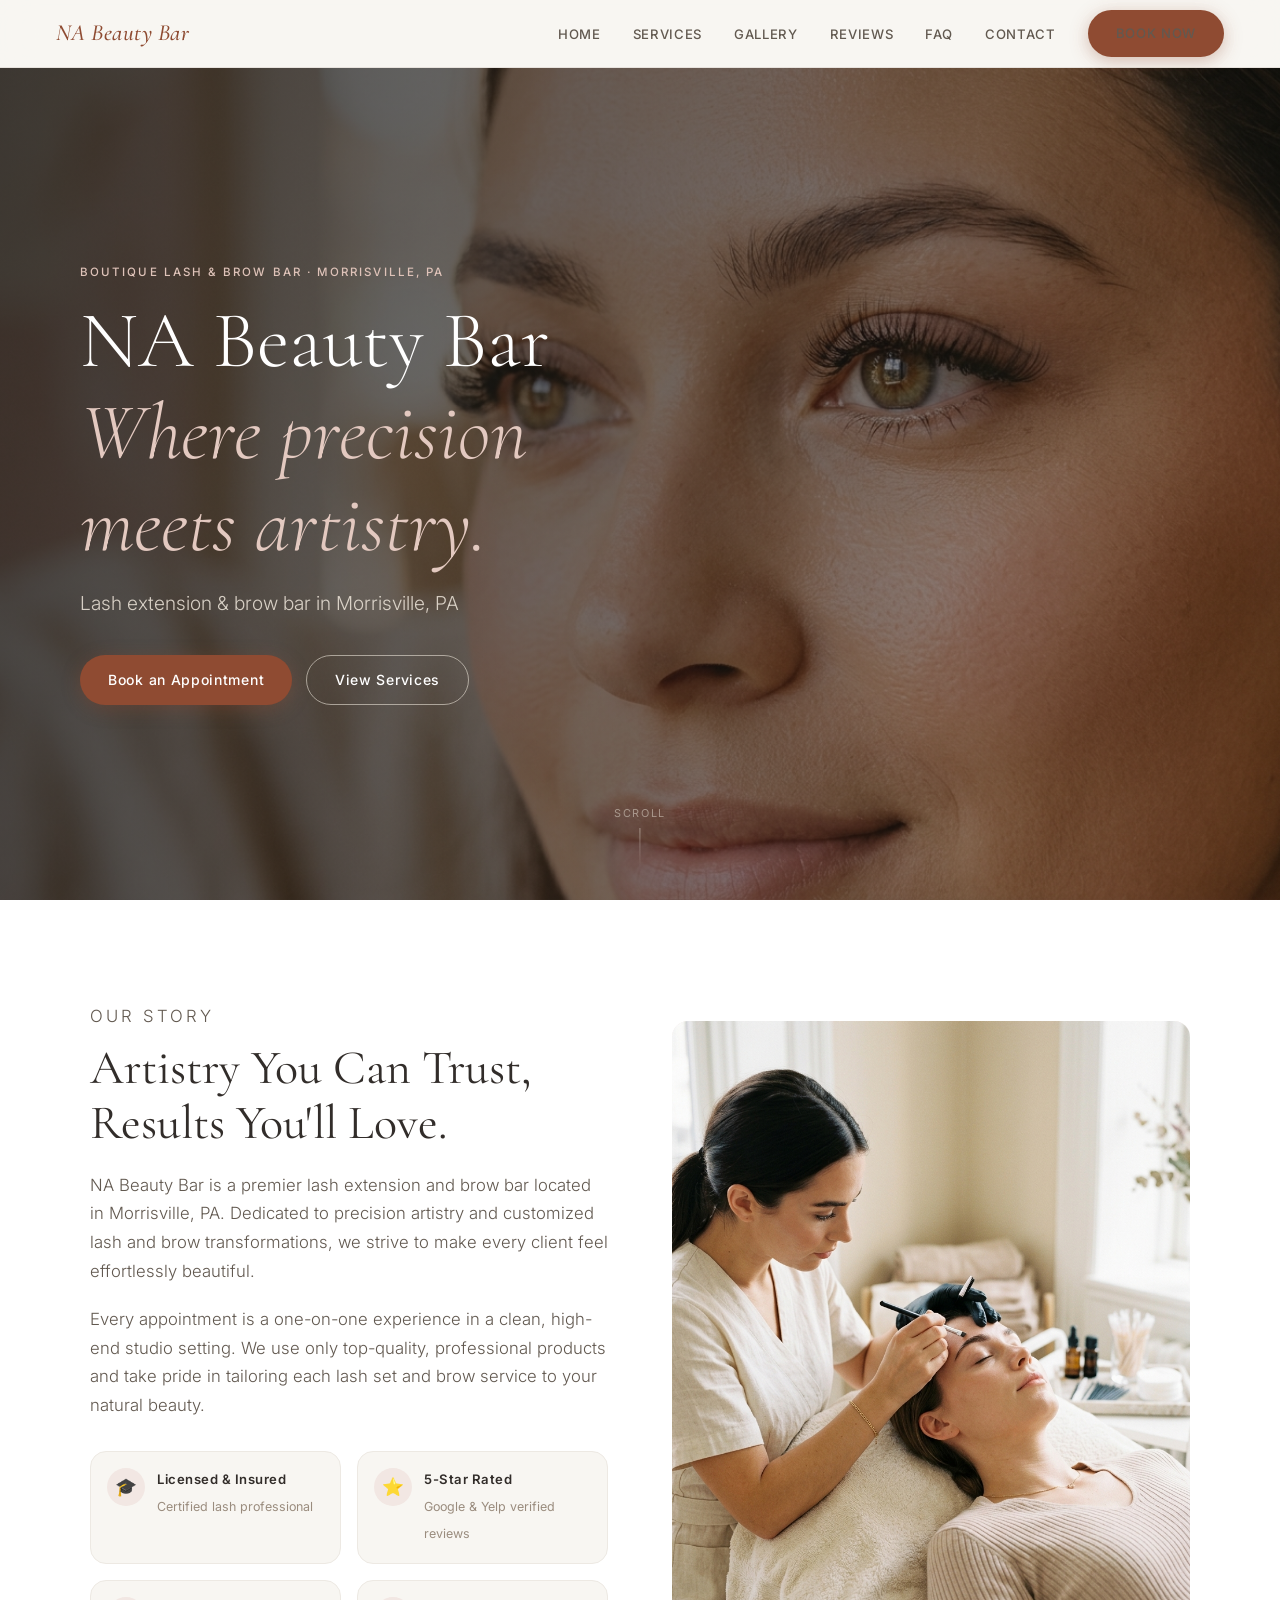
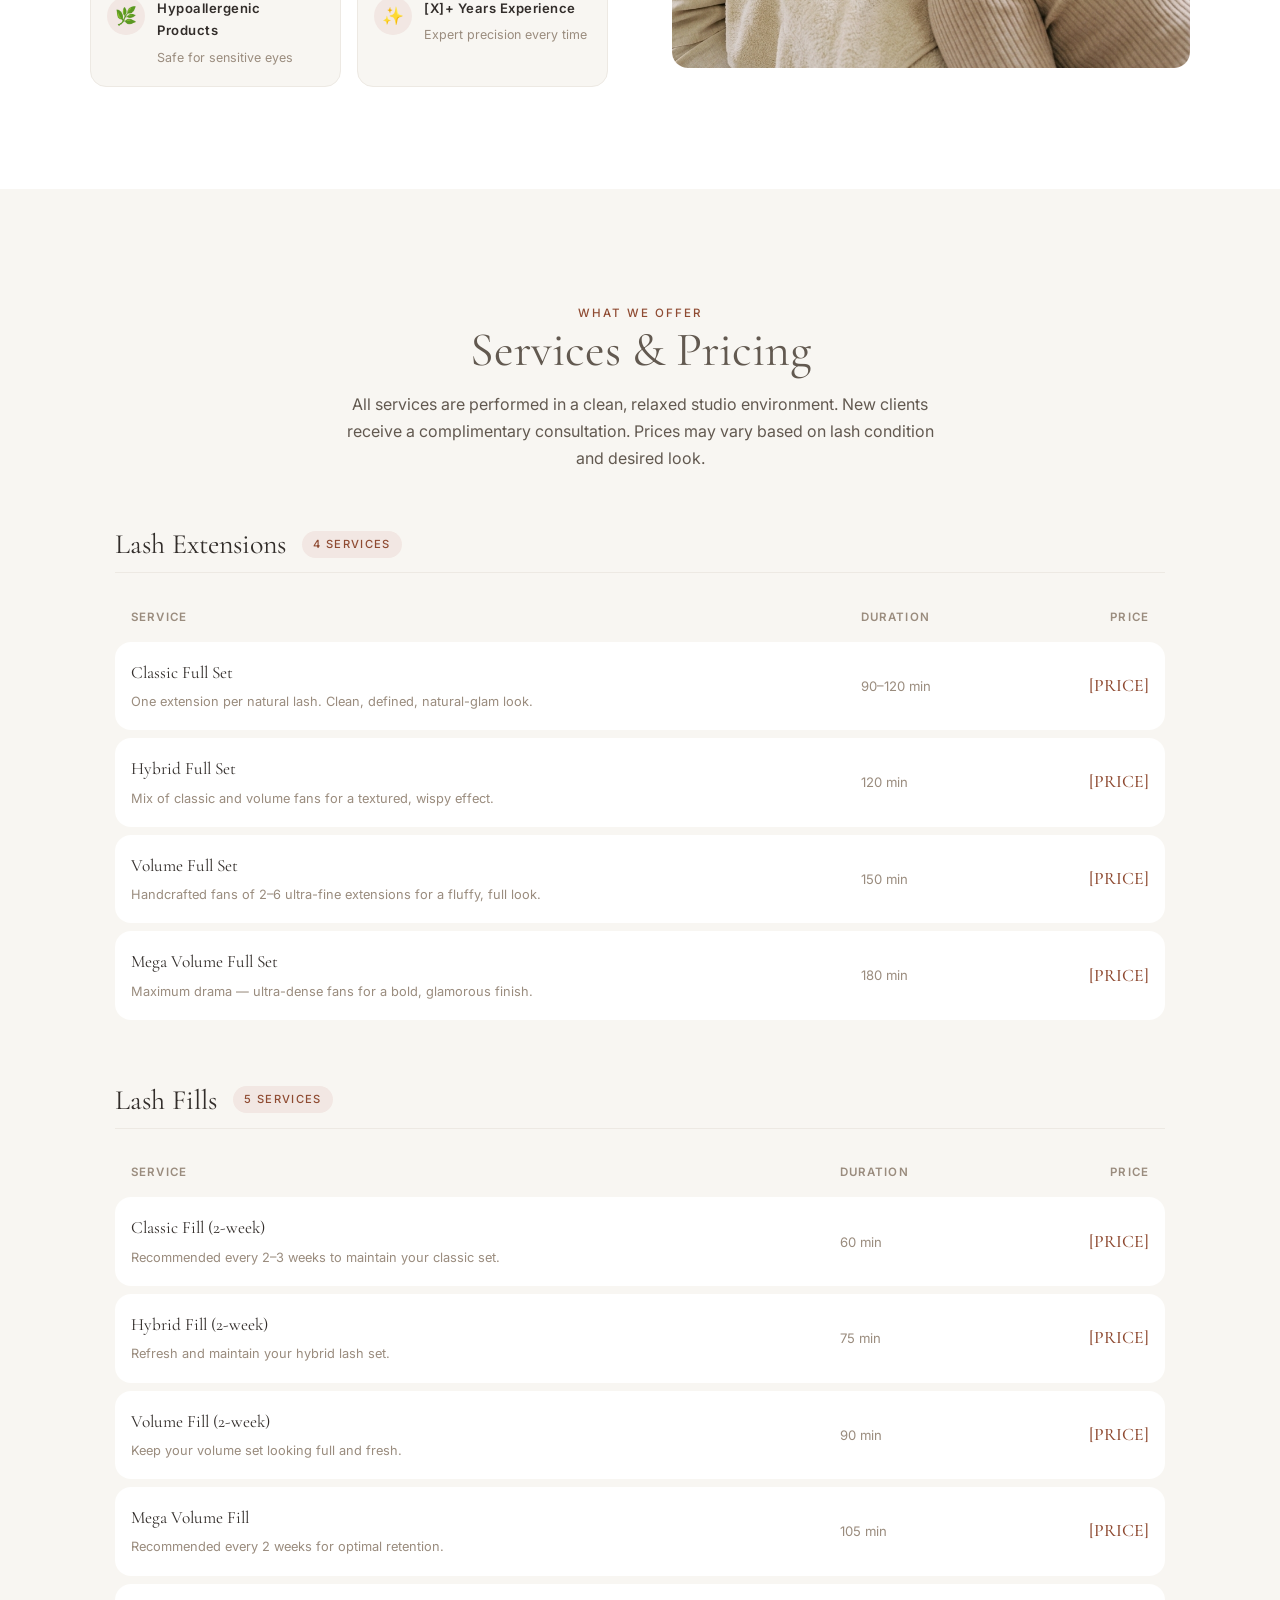
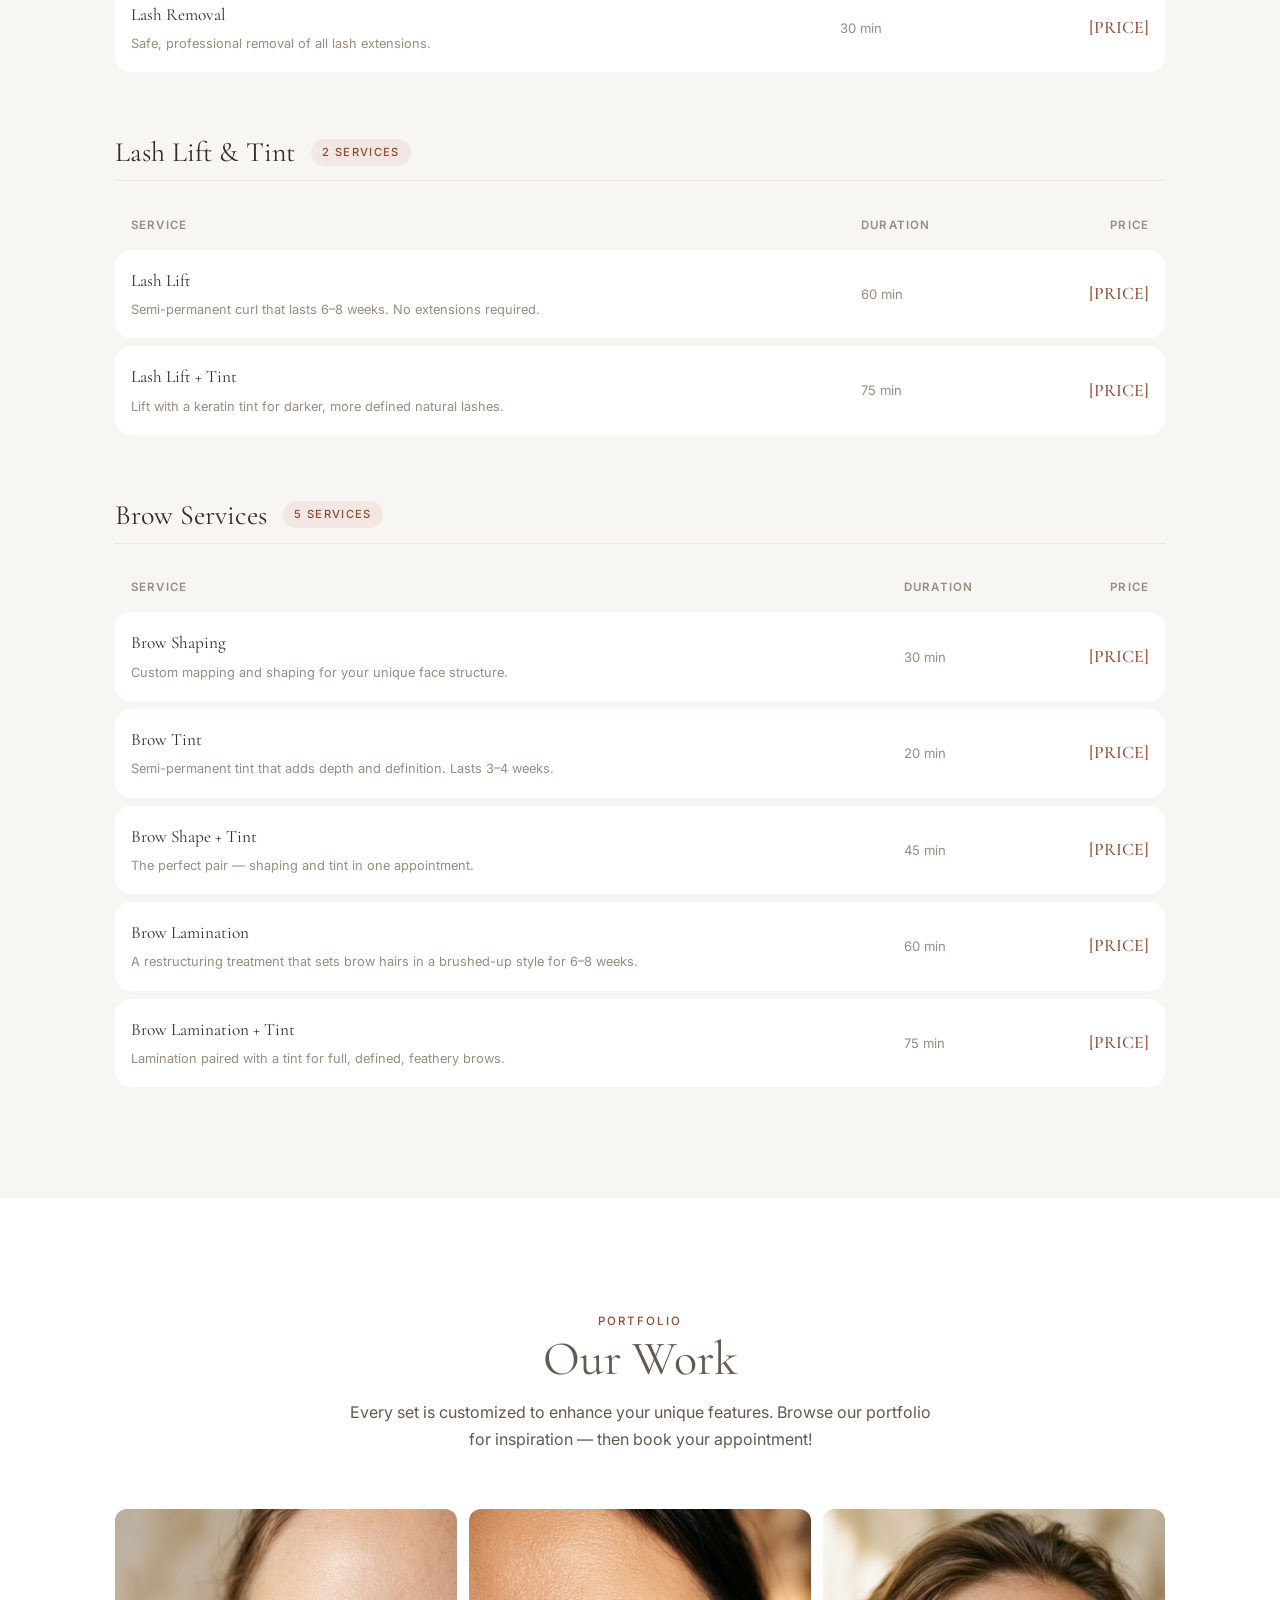
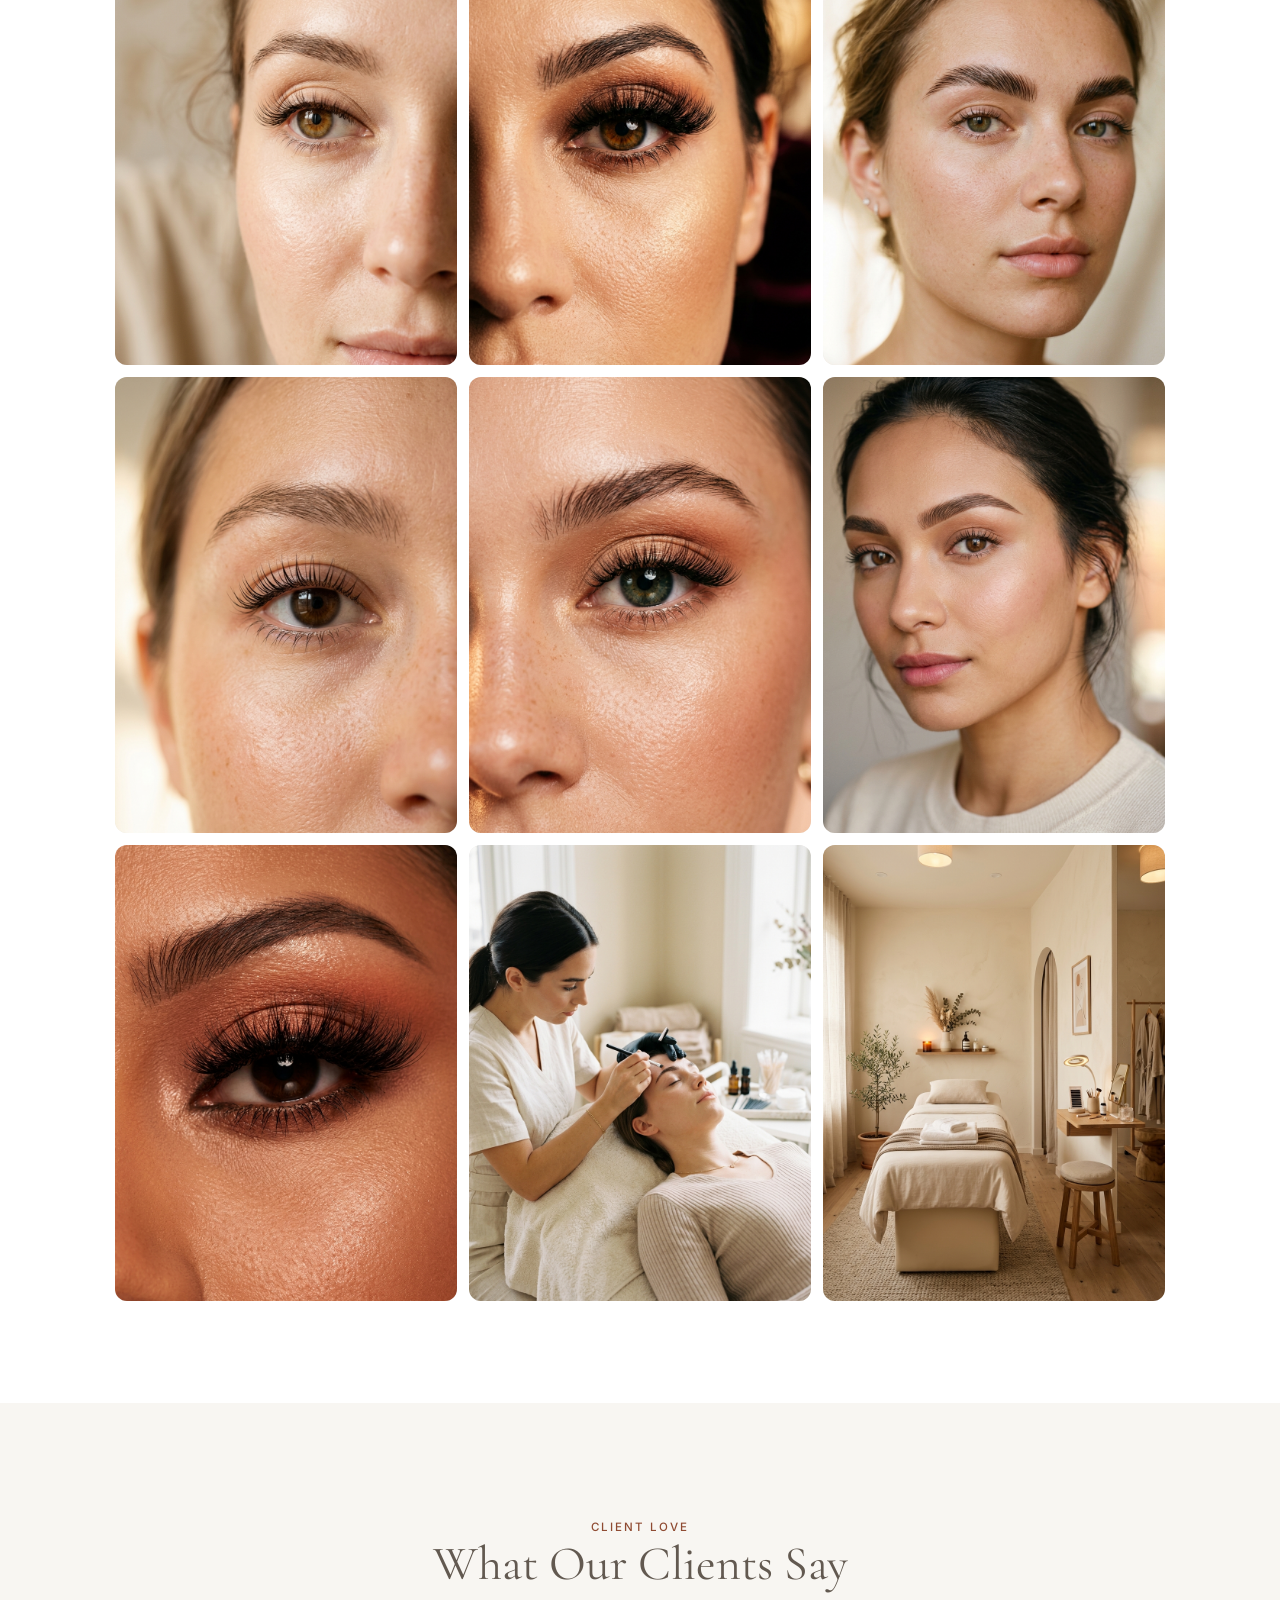
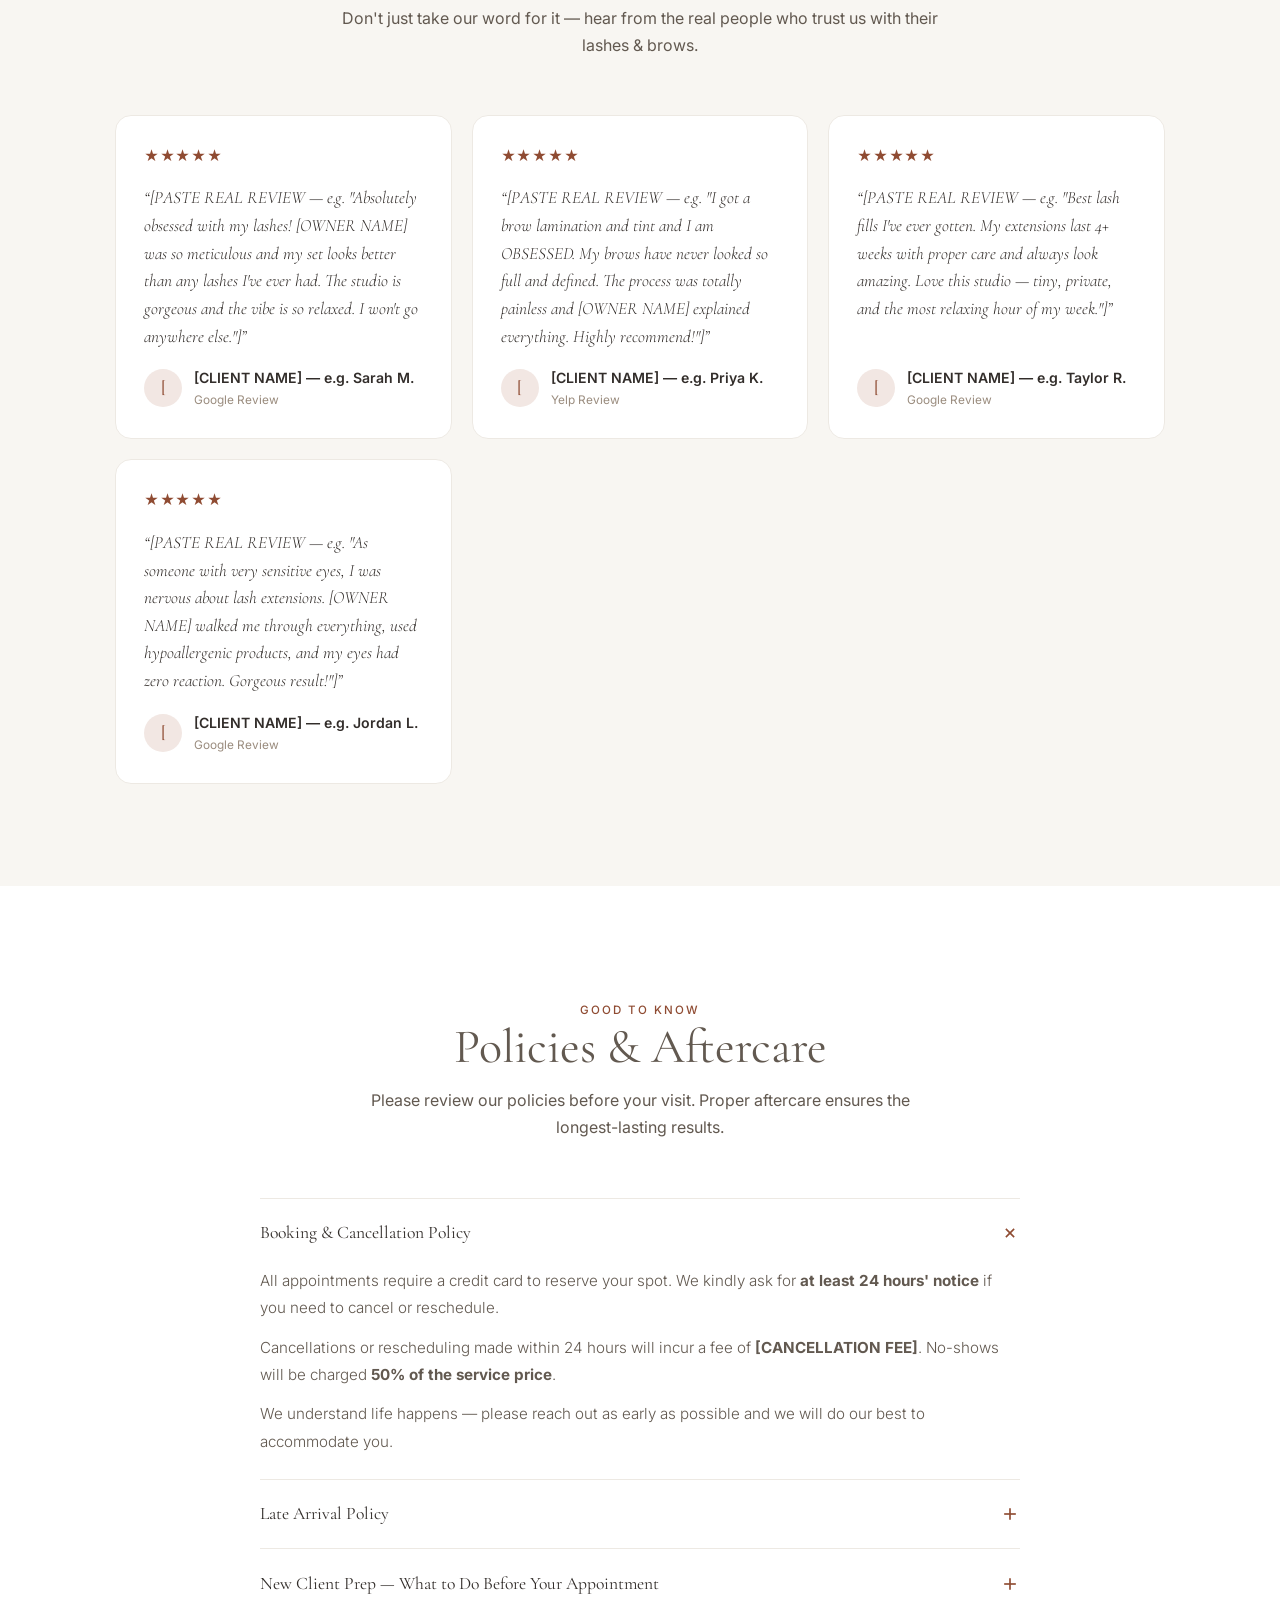
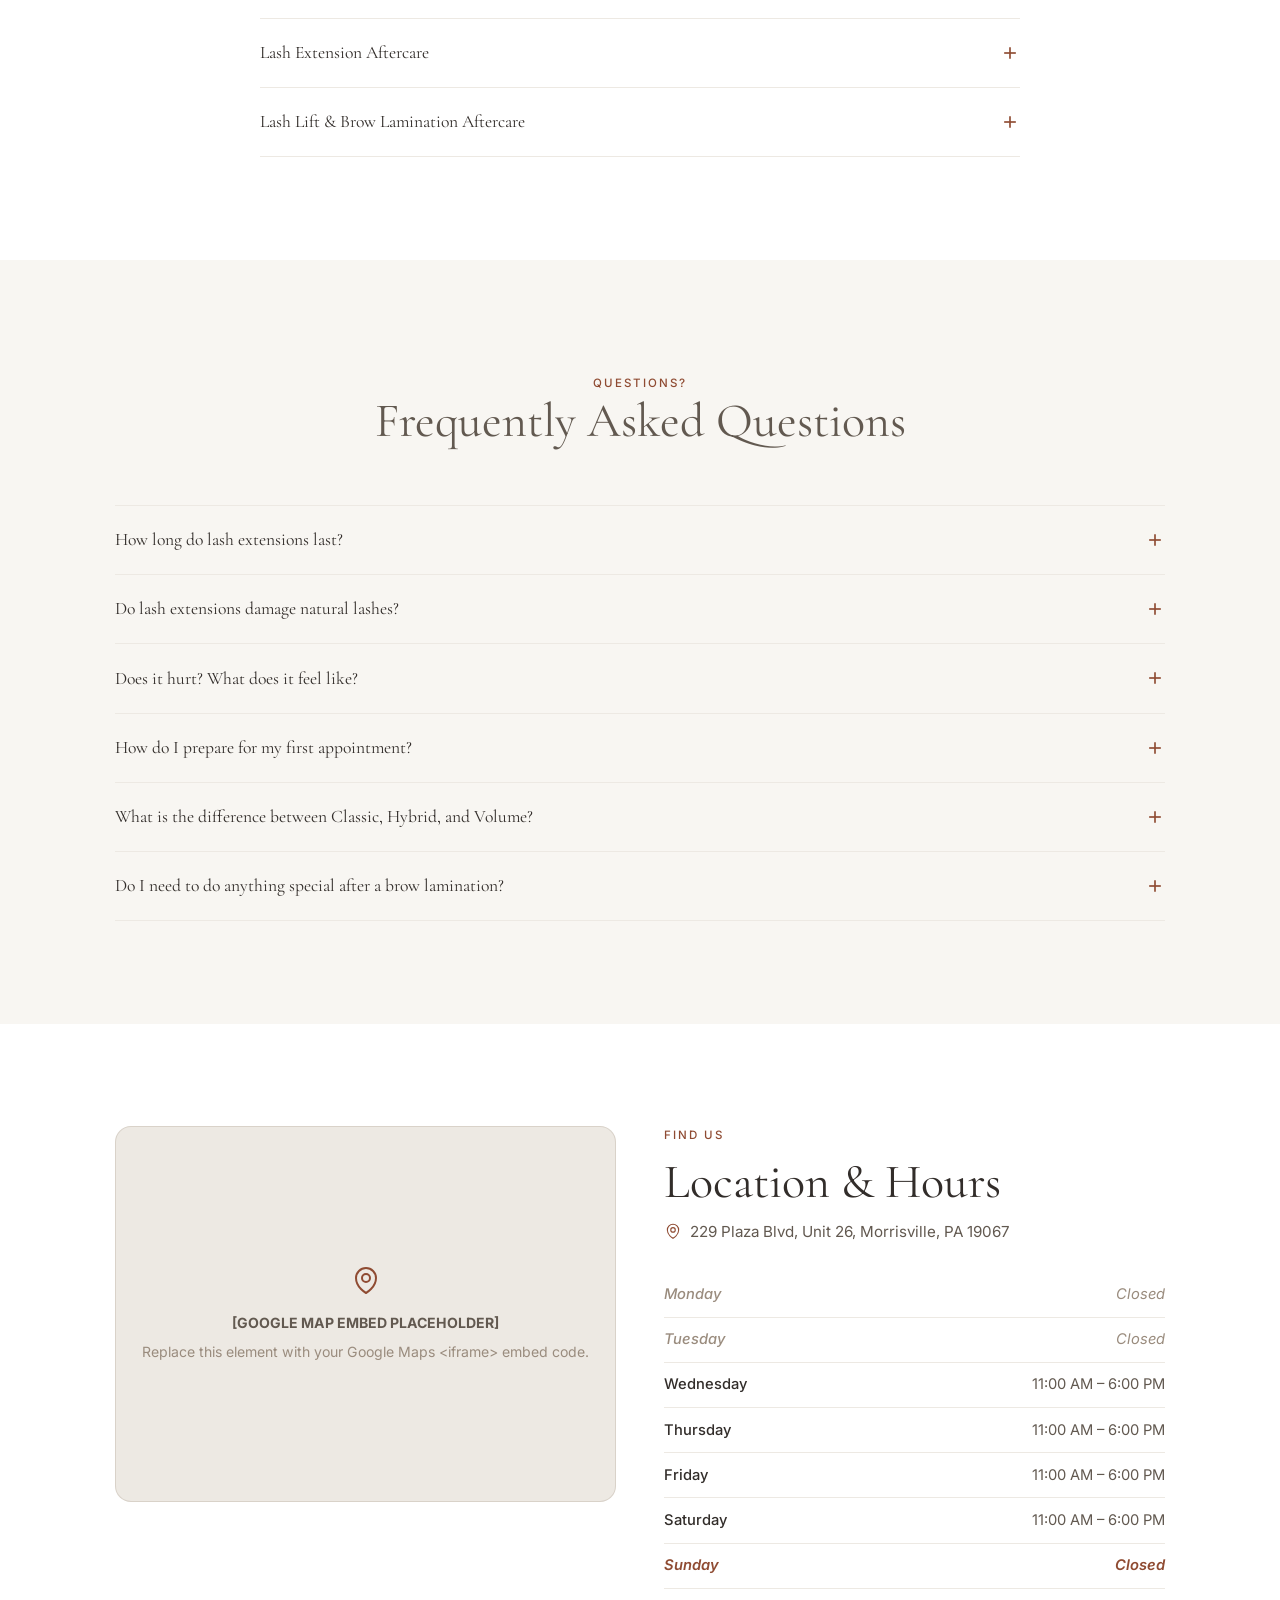
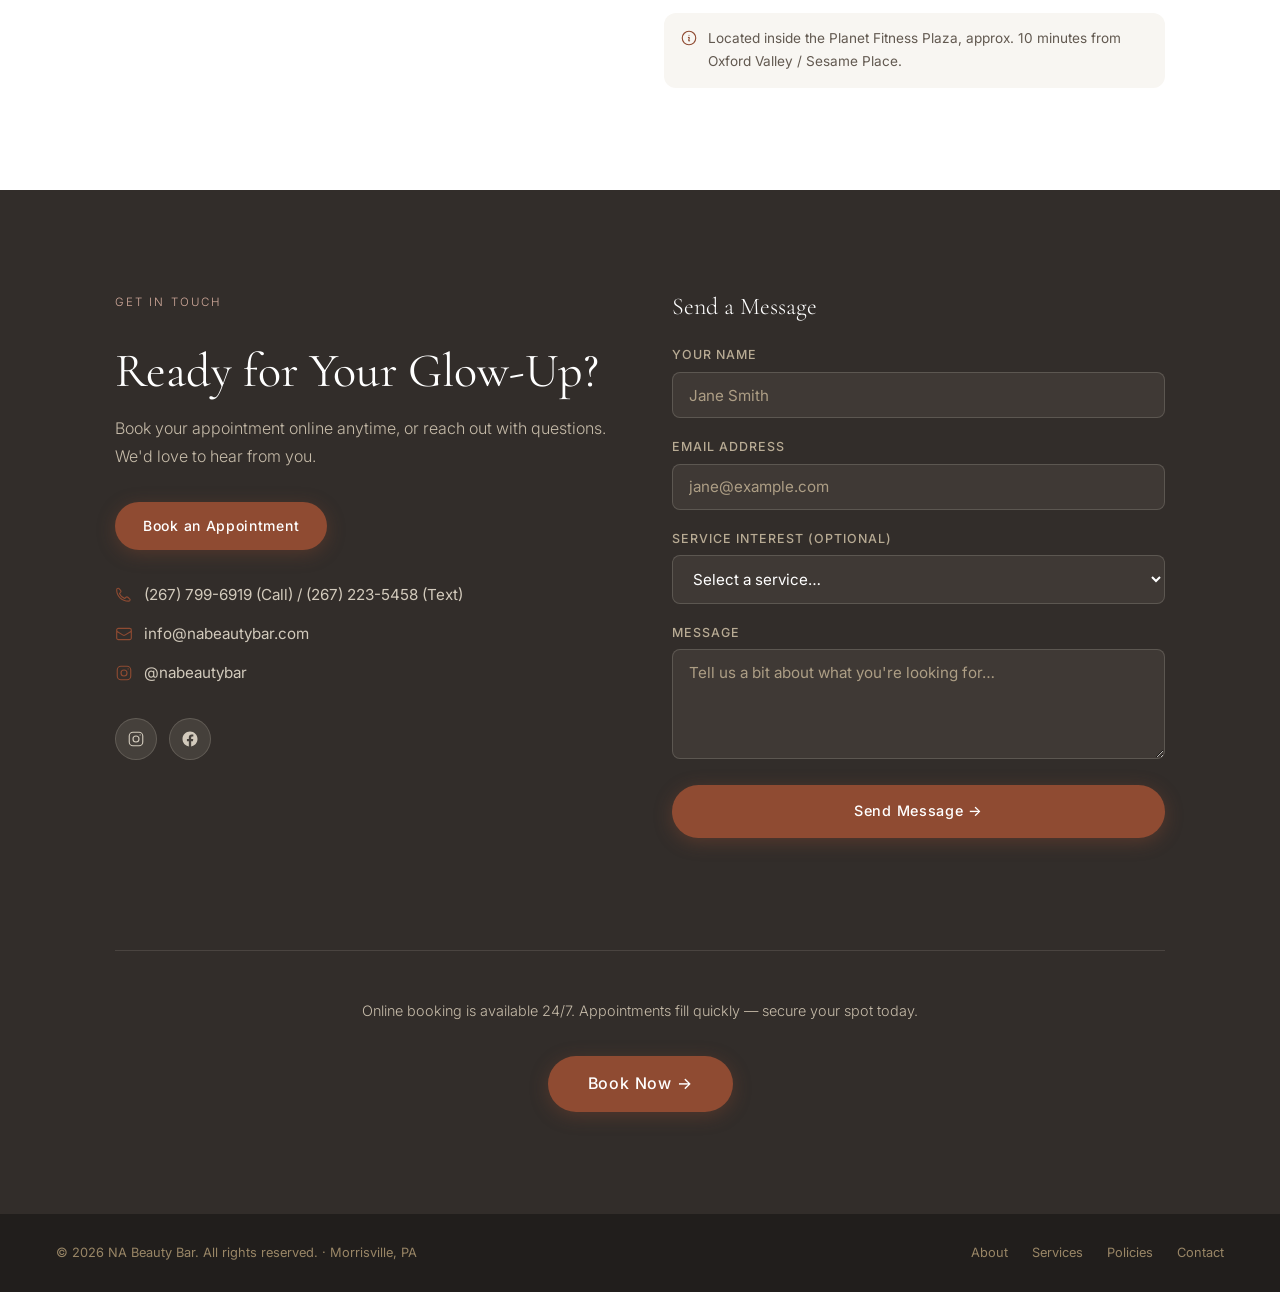
==== commit 7ecee223: "Revise SEO and studio details for NA Beauty Bar Updated SEO metadata and studio information for NA B" ====
--- a/na/index.html
+++ b/na/index.html
@@ -7,11 +7,11 @@
   <!-- ============================================================
        SEO META — edit the title, description, and keywords below
        ============================================================ -->
-  <title>[STUDIO NAME] | Lash Extensions &amp; Brow Studio in [City, State]</title>
-  <meta name="description" content="[STUDIO NAME] is a boutique lash extension and brow studio in [City, State]. Offering classic, hybrid, and volume lash extensions, lash lifts, brow lamination, shaping, and tinting. Book your appointment today." />
-  <meta name="keywords" content="lash extensions [City], brow studio [City], lash lift [City], brow lamination, volume lashes, [City State] lash bar" />
-  <meta property="og:title" content="[STUDIO NAME] — Lash &amp; Brow Artistry" />
-  <meta property="og:description" content="Boutique lash extension &amp; brow studio in [City, State]. Precision artistry in a warm, intimate setting." />
+  <title>NA Beauty Bar | Lash Extension &amp; Brow Studio in Morrisville, PA</title>
+  <meta name="description" content="NA Beauty Bar is a boutique lash extension and brow studio in Morrisville, PA (229 Plaza Blvd, Unit 26). Offering classic, hybrid, and volume lash extensions, lash lifts, brow lamination, shaping, and tinting." />
+  <meta name="keywords" content="NA Beauty Bar, lash extensions Morrisville PA, brow studio Morrisville PA, lash lift, brow lamination, volume lashes, Morrisville PA lash bar" />
+  <meta property="og:title" content="NA Beauty Bar — Lash &amp; Brow Artistry" />
+  <meta property="og:description" content="Boutique lash extension &amp; brow studio in Morrisville, PA. Precision artistry in a warm, intimate setting." />
   <meta property="og:type" content="website" />
 
   <!-- Google Fonts: Cormorant Garamond (elegant serif headings) + Inter (clean body) -->
@@ -1169,44 +1169,39 @@
    STEP 1 — STUDIO IDENTITY
    Change these first. They appear everywhere on the page.
    ================================================================ */
-const STUDIO_NAME    = '[STUDIO NAME]';           // e.g.  "Lumi Lash Studio"
-const STUDIO_TAGLINE = 'Lash & brow artistry in [City, State]';
+const STUDIO_NAME    = 'NA Beauty Bar';
+const STUDIO_TAGLINE = 'Lash extension & brow bar in Morrisville, PA';
 const STUDIO_SUBTITLE= 'Where precision meets artistry.';
-const CITY_STATE     = '[City, State]';           // e.g.  "Austin, TX"
+const CITY_STATE     = 'Morrisville, PA';
 
 /* ================================================================
    STEP 2 — CONTACT & BOOKING INFORMATION
    ================================================================ */
 const CONTACT = {
-  phone:      '[PHONE NUMBER]',          // e.g.  "(512) 555-0199"
-  email:      '[EMAIL ADDRESS]',         // e.g.  "hello@lumilashstudio.com"
-  instagram:  '[INSTAGRAM HANDLE]',      // e.g.  "@lumilashstudio"  (include @)
-  facebook:   '[FACEBOOK PAGE NAME]',    // e.g.  "Lumi Lash Studio"
-
-  /* YOUR BOOKING PLATFORM URL — replace the string in quotes:
-     Vagaro:   https://www.vagaro.com/your-studio-slug
-     Fresha:   https://www.fresha.com/book-now/...
-     Square:   https://squareup.com/appointments/book/...
-     Calendly: https://calendly.com/your-name                      */
-  bookingUrl: '#BOOKING_LINK_PLACEHOLDER',
+  phone:      '(267) 799-6919 (Call) / (267) 223-5458 (Text)',
+  email:      'info@nabeautybar.com',
+  instagram:  '@nabeautybar',
+  facebook:   'nabeautybar',
+
+  /* YOUR BOOKING PLATFORM URL */
+  bookingUrl: 'https://nabeautybar.com',
 };
 
 /* ================================================================
    STEP 3 — ADDRESS & HOURS
    ================================================================ */
-const ADDRESS = '[STREET ADDRESS], [City, State ZIP]';
-// e.g.  "123 Main Street, Suite 4, Austin, TX 78701"
-
-const PARKING_NOTE = '[PARKING INFO] — e.g. Free street parking on Main St. Paid garage at the corner of 2nd & Elm.';
+const ADDRESS = '229 Plaza Blvd, Unit 26, Morrisville, PA 19067';
+
+const PARKING_NOTE = 'Located inside the Planet Fitness Plaza, approx. 10 minutes from Oxford Valley / Sesame Place.';
 
 /* Use 'closed' (lowercase) for days the studio is not open */
 const HOURS = [
-  { day: 'Monday',    hours: '[e.g. 10:00 AM – 6:00 PM]' },
-  { day: 'Tuesday',   hours: '[e.g. 10:00 AM – 6:00 PM]' },
-  { day: 'Wednesday', hours: '[e.g. 10:00 AM – 6:00 PM]' },
-  { day: 'Thursday',  hours: '[e.g. 10:00 AM – 7:00 PM]' },
-  { day: 'Friday',    hours: '[e.g. 10:00 AM – 7:00 PM]' },
-  { day: 'Saturday',  hours: '[e.g. 9:00 AM – 5:00 PM]'  },
+  { day: 'Monday',    hours: 'closed' },
+  { day: 'Tuesday',   hours: 'closed' },
+  { day: 'Wednesday', hours: '11:00 AM – 6:00 PM' },
+  { day: 'Thursday',  hours: '11:00 AM – 6:00 PM' },
+  { day: 'Friday',    hours: '11:00 AM – 6:00 PM' },
+  { day: 'Saturday',  hours: '11:00 AM – 6:00 PM' },
   { day: 'Sunday',    hours: 'closed' },
 ];
 
@@ -1216,8 +1211,8 @@
 const ABOUT_HEADING = "Artistry You Can Trust,\nResults You'll Love.";
 
 const ABOUT_PARAGRAPHS = [
-  `[STUDIO NAME] was founded in [YEAR] by [OWNER NAME], a licensed and certified lash artist with a passion for making every client feel effortlessly beautiful. What started as a dream has grown into [City]'s most-trusted boutique lash and brow destination.`,
-  `Every appointment is a one-on-one experience — no rushing, no shortcuts. We use only professional-grade, hypoallergenic lash products and take pride in customizing each set to flatter your unique eye shape and lifestyle.`,
+  `NA Beauty Bar is a premier lash extension and brow bar located in Morrisville, PA. Dedicated to precision artistry and customized lash and brow transformations, we strive to make every client feel effortlessly beautiful.`,
+  `Every appointment is a one-on-one experience in a clean, high-end studio setting. We use only top-quality, professional products and take pride in tailoring each lash set and brow service to your natural beauty.`,
 ];
 
 /* Trust badges — edit icon (emoji), label, and detail text */
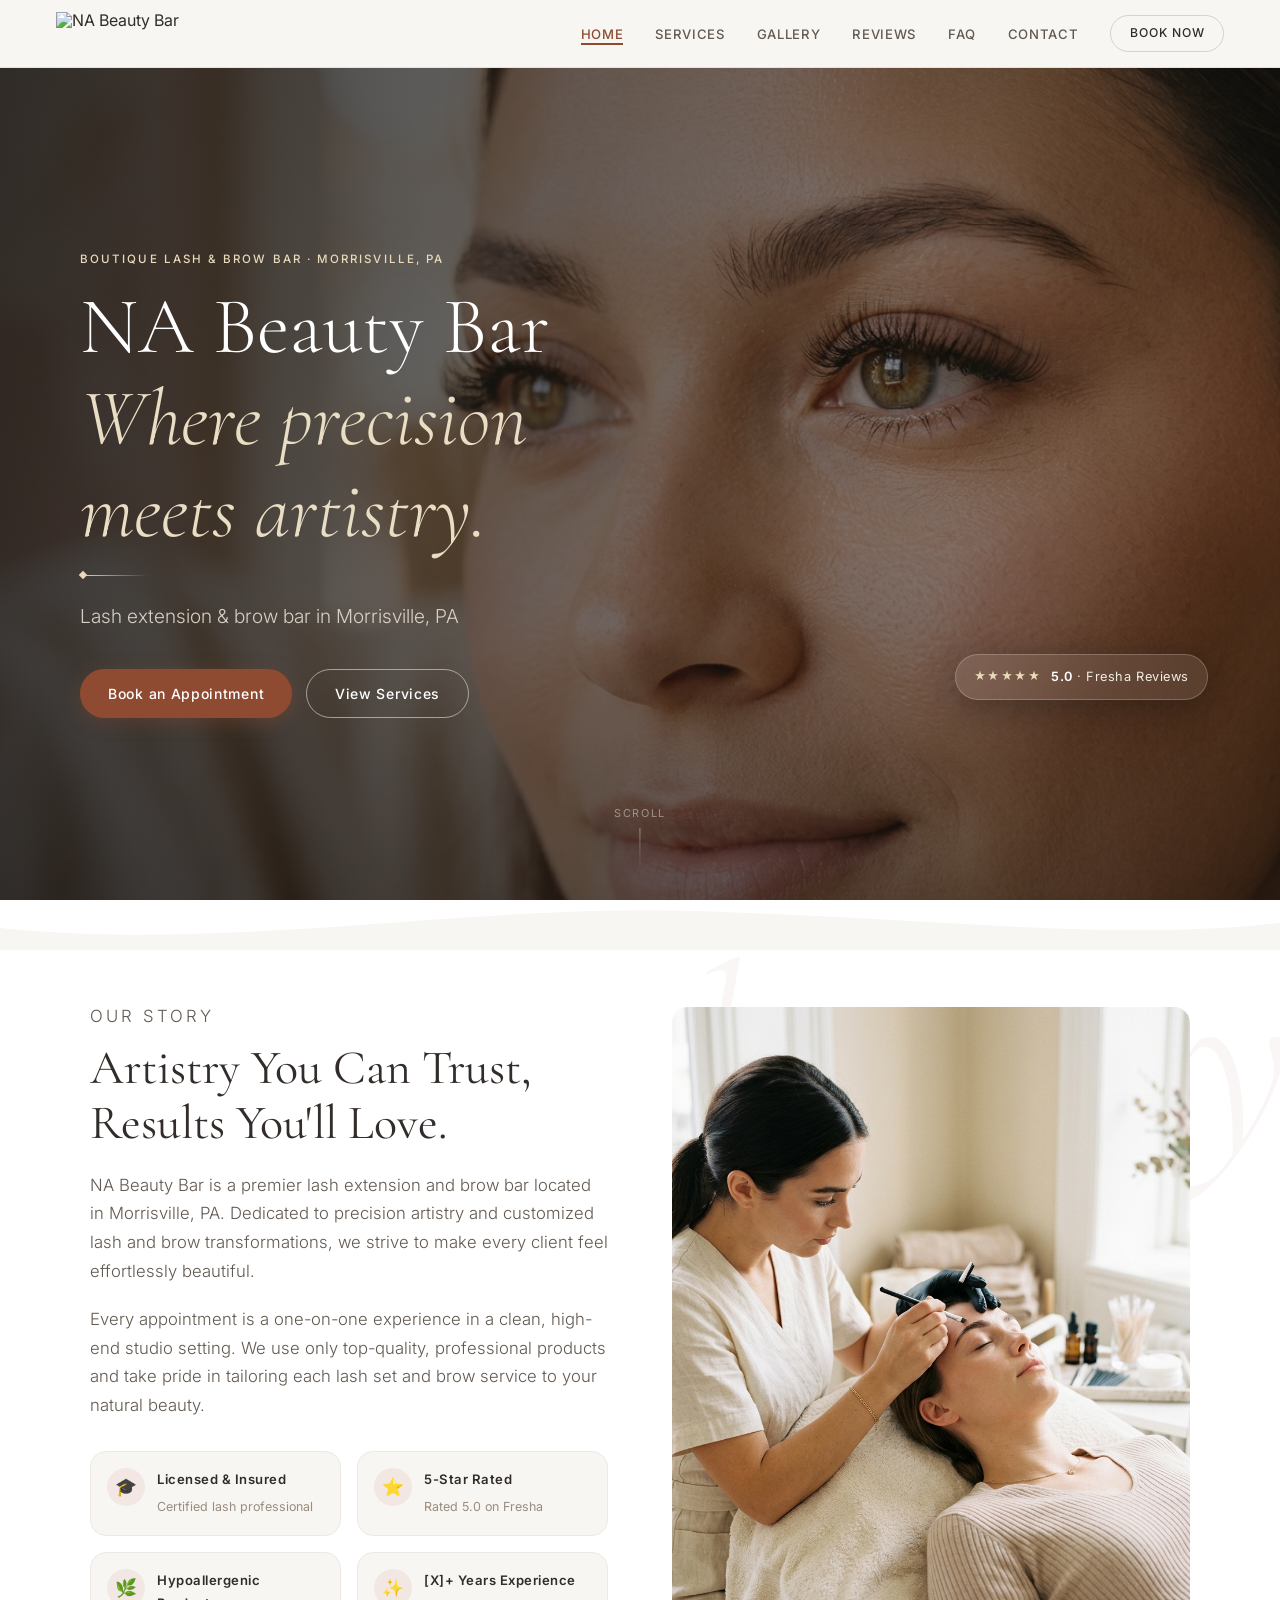
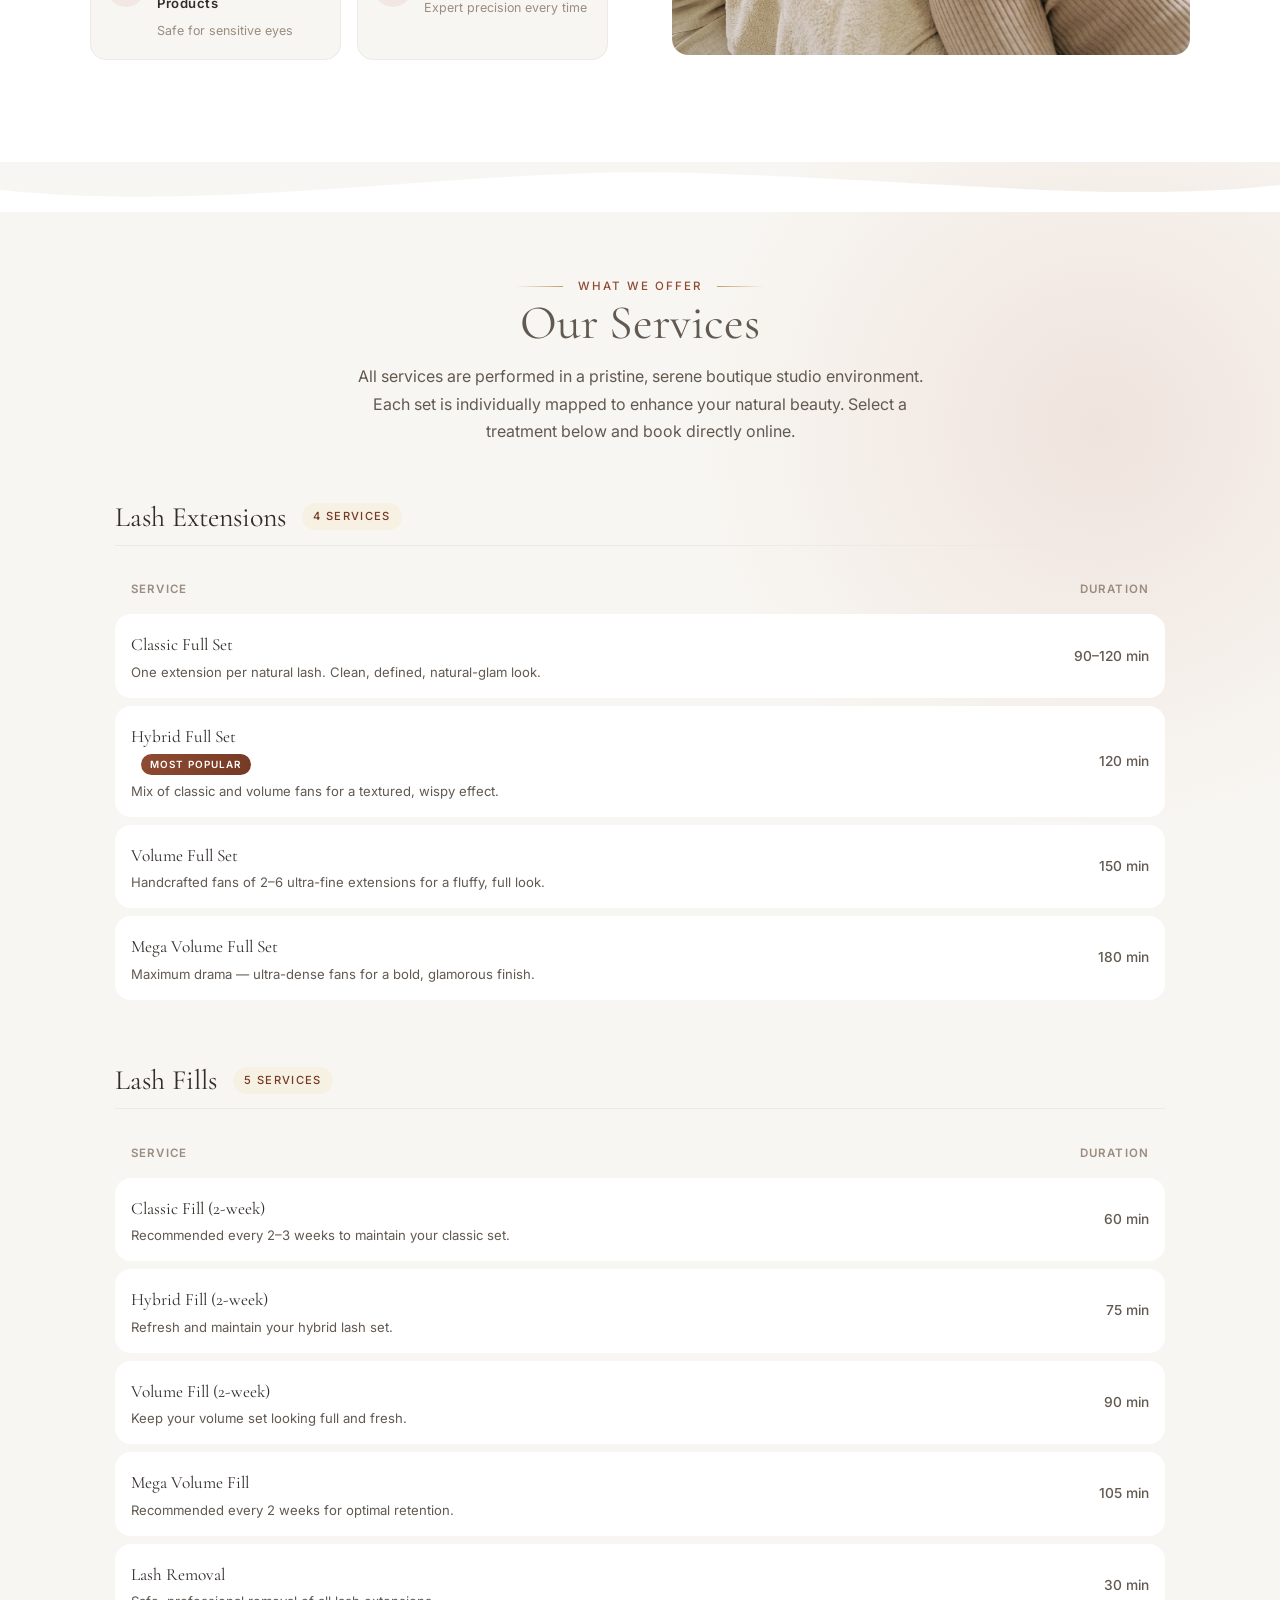
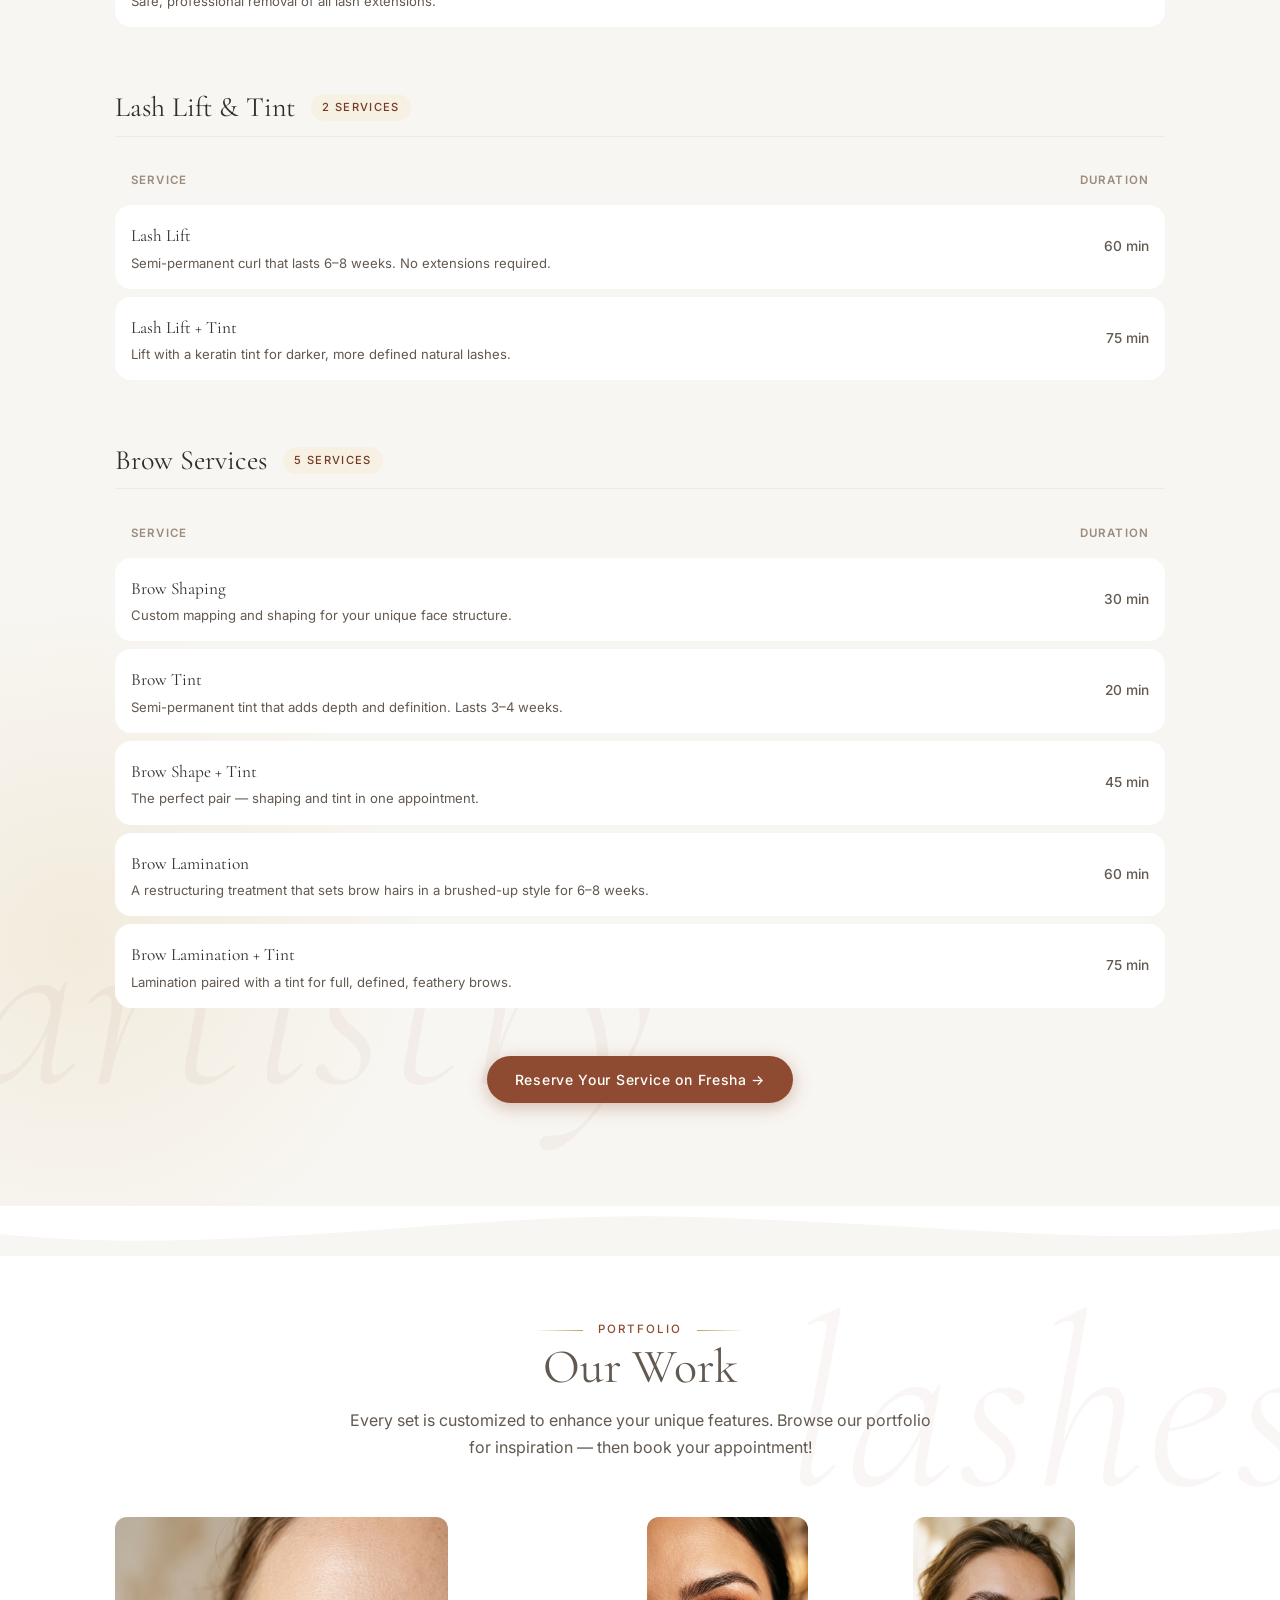
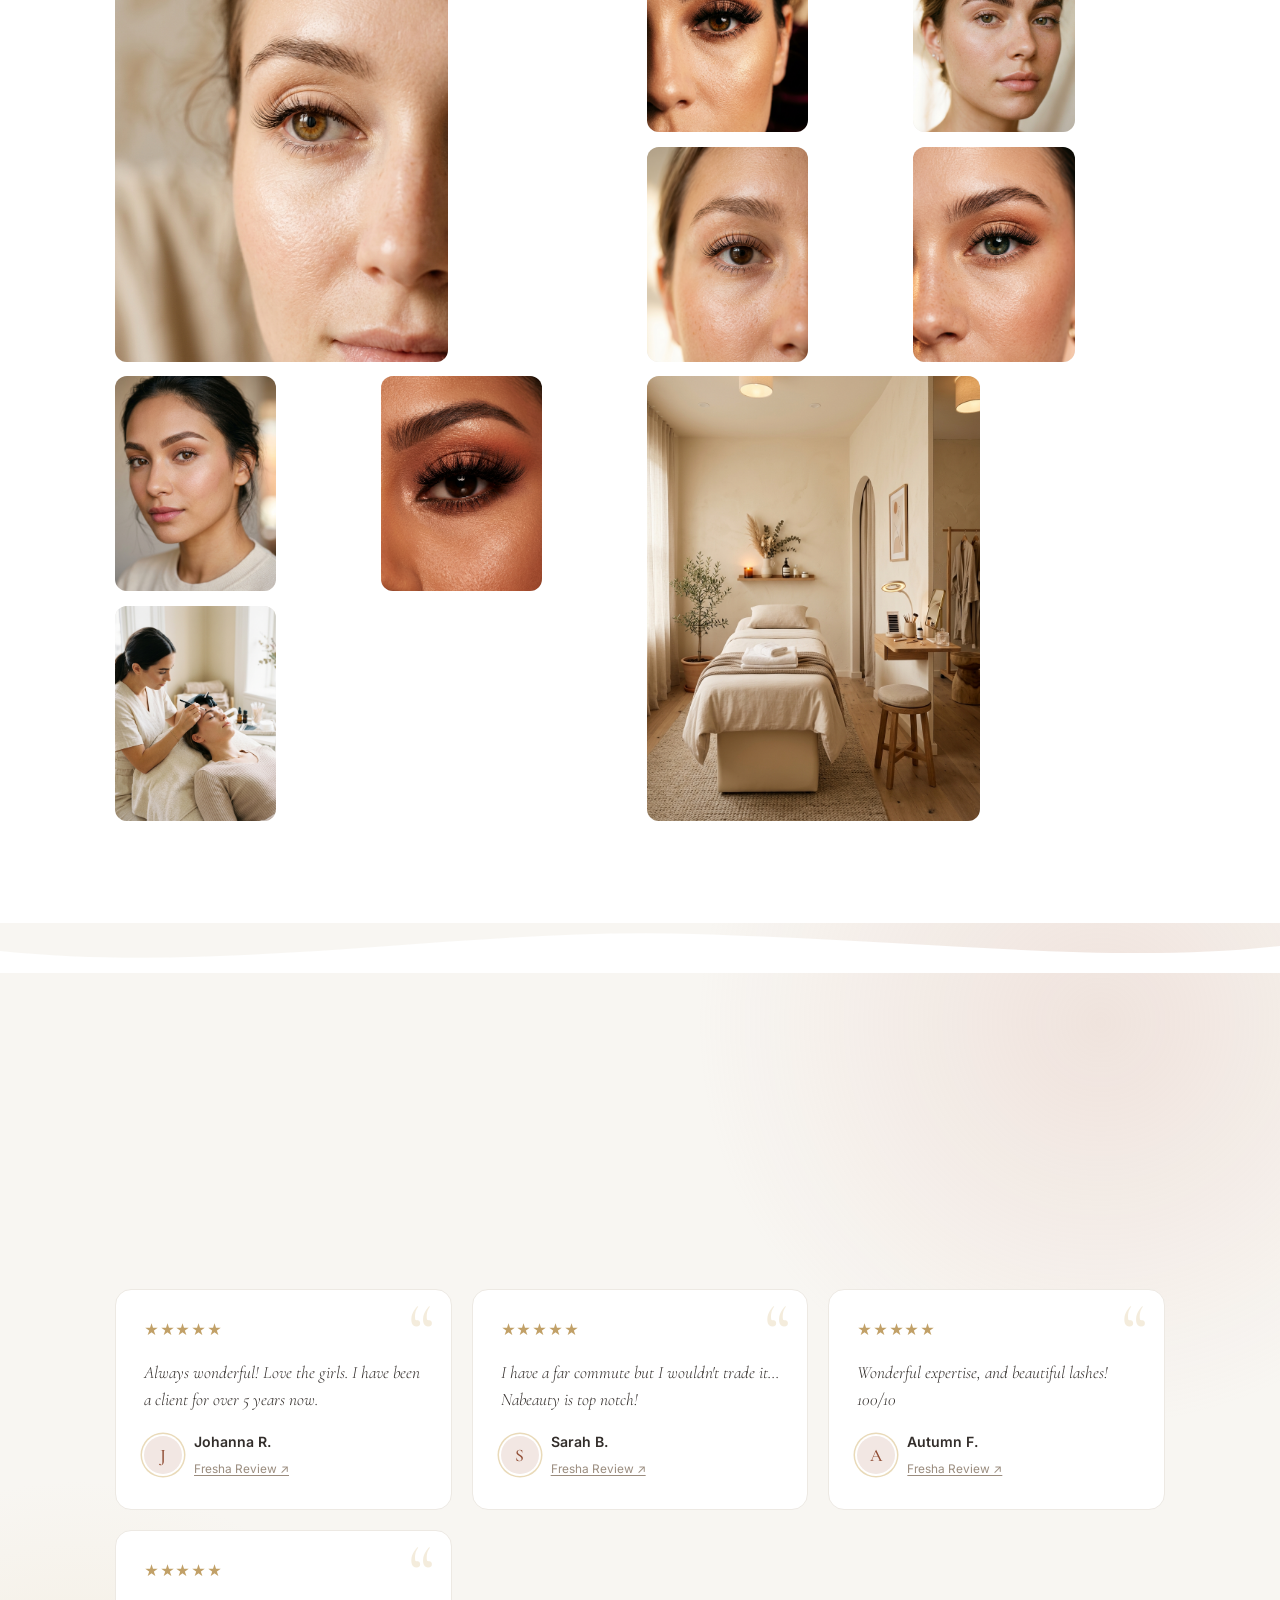
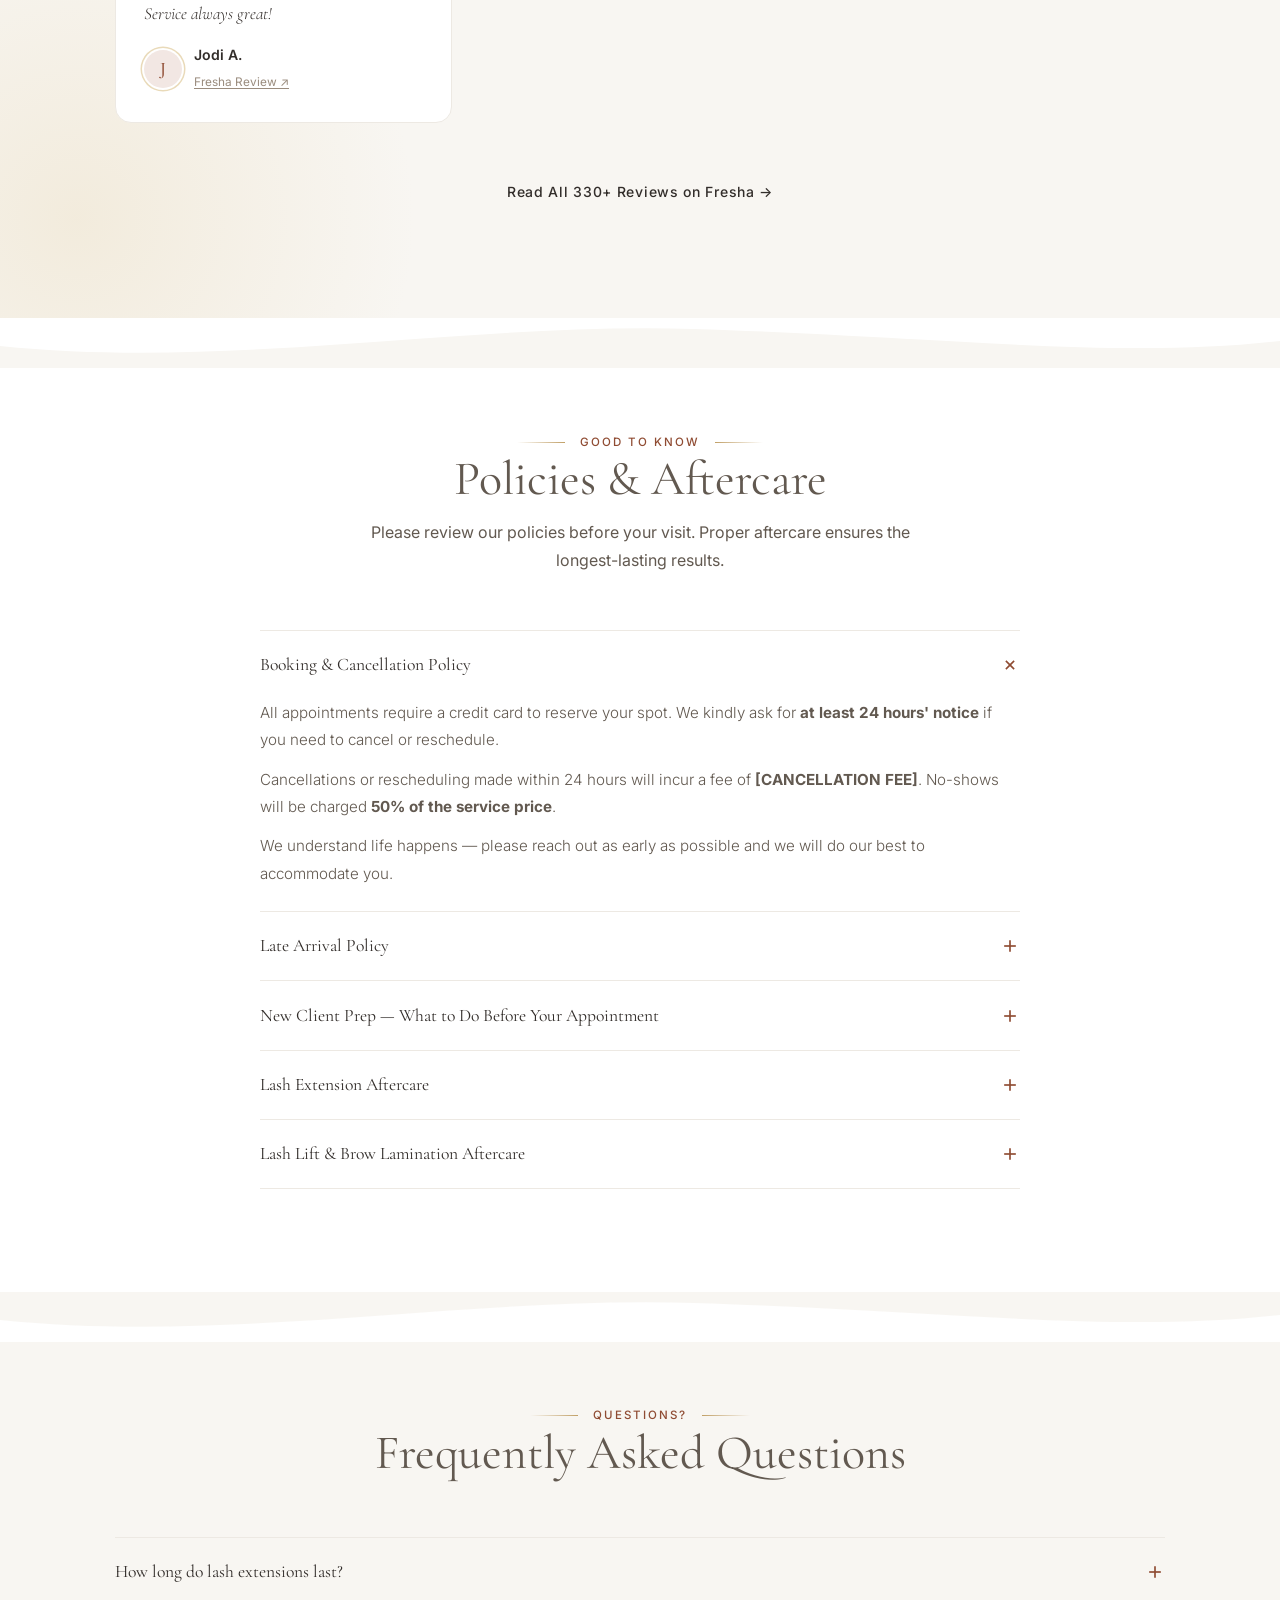
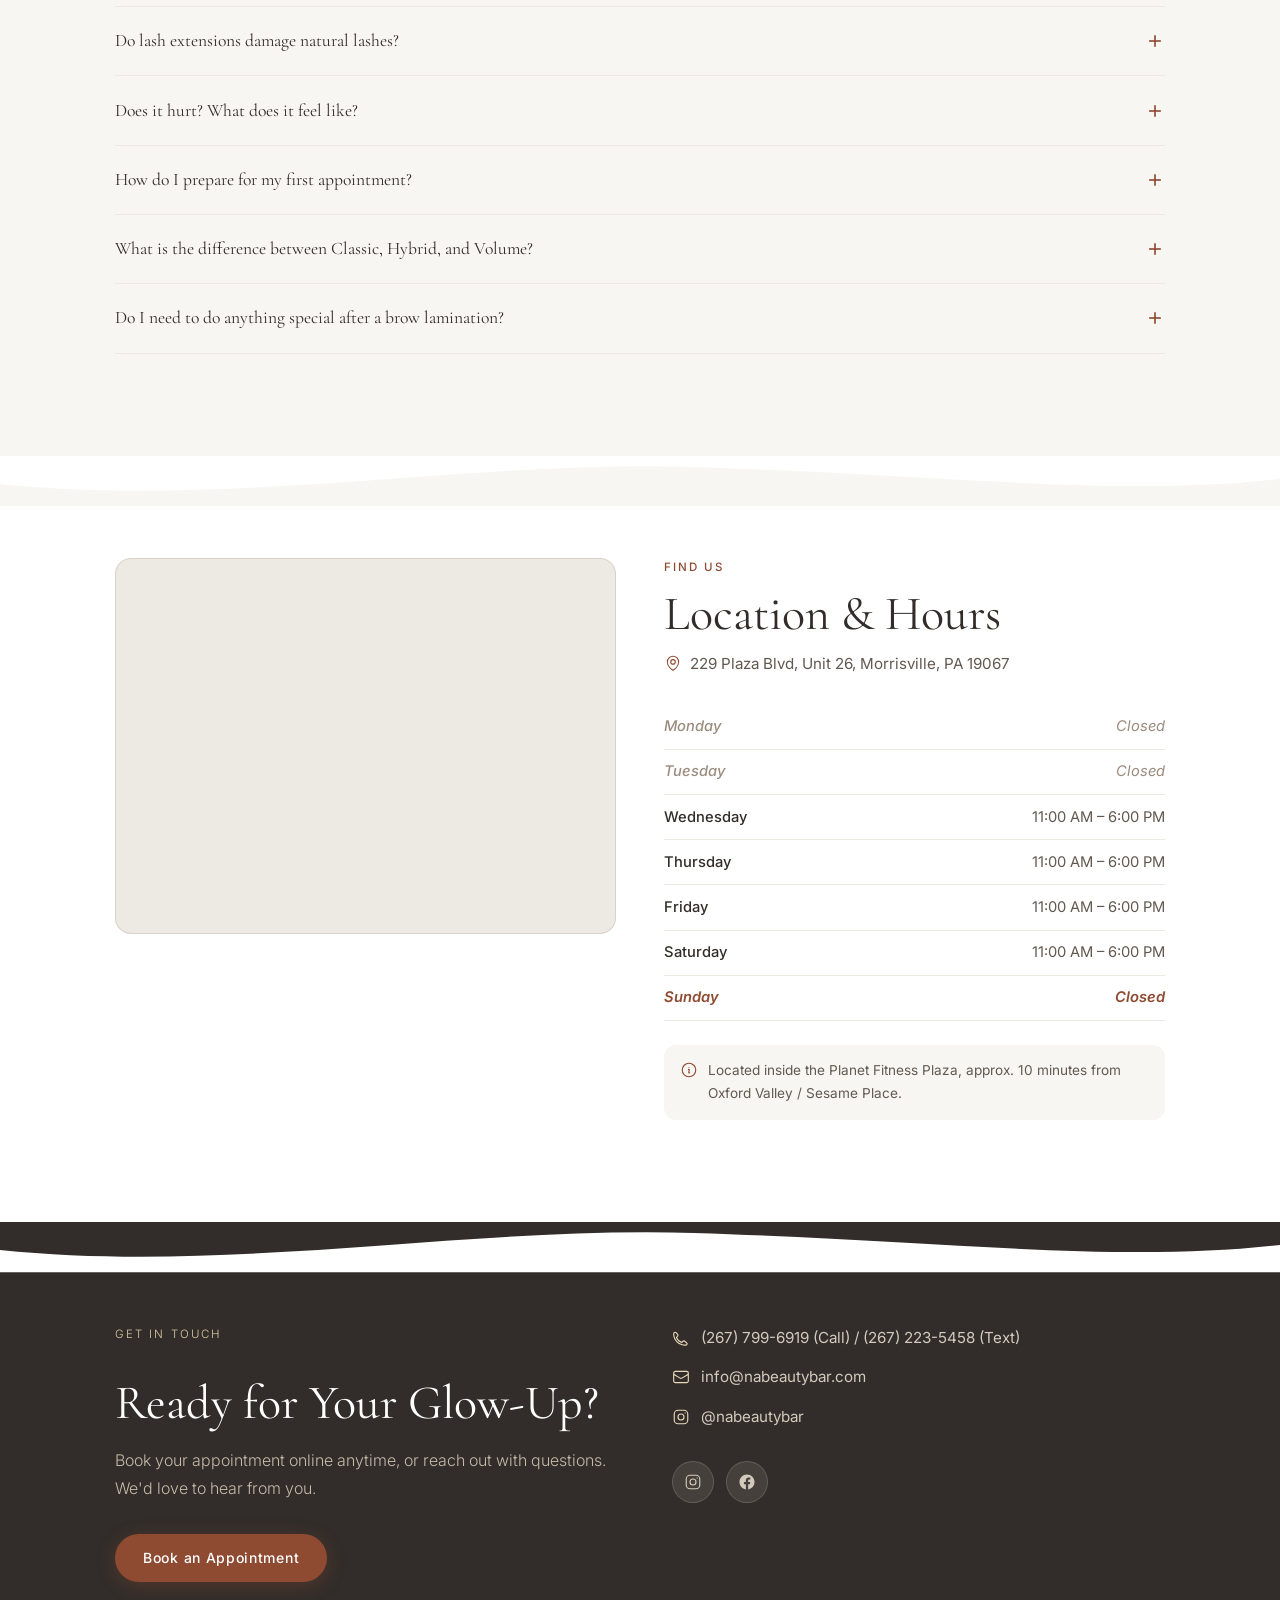
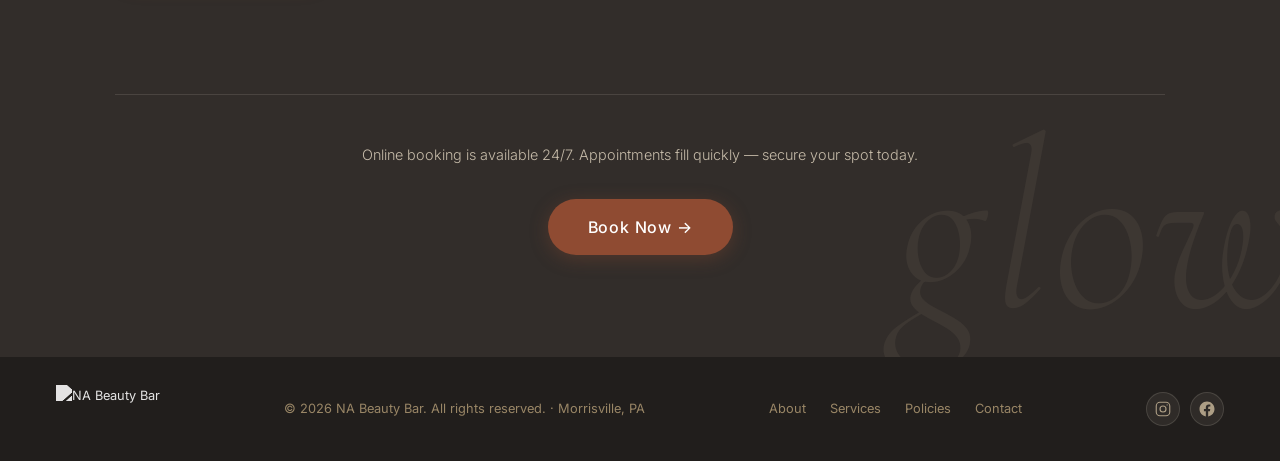
==== commit 3aa8e5d9: "Update print statement from 'Hello' to 'Goodbye'" ====
--- a/na/index.html
+++ b/na/index.html
@@ -7,7 +7,7 @@
   <!-- ============================================================
        SEO META — edit the title, description, and keywords below
        ============================================================ -->
-  <title>NA Beauty Bar | Lash Extension &amp; Brow Studio in Morrisville, PA</title>
+  <title>NA Beauty Bar | Luxury Lash Extension &amp; Brow Studio in Morrisville, PA</title>
   <meta name="description" content="NA Beauty Bar is a boutique lash extension and brow studio in Morrisville, PA (229 Plaza Blvd, Unit 26). Offering classic, hybrid, and volume lash extensions, lash lifts, brow lamination, shaping, and tinting." />
   <meta name="keywords" content="NA Beauty Bar, lash extensions Morrisville PA, brow studio Morrisville PA, lash lift, brow lamination, volume lashes, Morrisville PA lash bar" />
   <meta property="og:title" content="NA Beauty Bar — Lash &amp; Brow Artistry" />
@@ -34,6 +34,12 @@
       --accent:       hsl(16, 48%, 38%);    /* deep terracotta */
       --accent-light: hsl(16, 38%, 92%);
       --accent-hover: hsl(16, 52%, 30%);
+
+      /* Champagne (secondary luxe accent) */
+      --champagne:       hsl(41, 52%, 82%);
+      --champagne-deep:  hsl(38, 42%, 58%);
+      --champagne-light: hsl(42, 55%, 93%);
+
       --white:        #ffffff;
 
       /* Typography */
@@ -66,6 +72,75 @@
     ul { list-style: none; }
     button { cursor: pointer; border: none; background: none; font: inherit; }
 
+    /* Branded text selection + scrollbar */
+    ::selection { background: hsl(16 48% 38% / 0.9); color: var(--cream); }
+    html { scrollbar-width: thin; scrollbar-color: var(--taupe) var(--cream-mid); }
+    ::-webkit-scrollbar { width: 10px; }
+    ::-webkit-scrollbar-track { background: var(--cream-mid); }
+    ::-webkit-scrollbar-thumb {
+      background: linear-gradient(var(--taupe), var(--taupe-dark));
+      border-radius: 8px;
+      border: 2px solid var(--cream-mid);
+    }
+    ::-webkit-scrollbar-thumb:hover { background: var(--taupe-dark); }
+
+    /* ============================================================
+       SECTION LAYERING — curves, glows, watermarks
+       ============================================================ */
+    main > section { position: relative; overflow: hidden; }
+
+    /* Soft curved transition drawn in the PREVIOUS section's color */
+    .curve {
+      position: absolute;
+      top: -1px;
+      left: 0;
+      width: 100%;
+      height: clamp(26px, 4vw, 56px);
+      display: block;
+      pointer-events: none;
+      z-index: 0;
+    }
+
+    /* Gentle blush/champagne radial glows behind cream sections */
+    .glow::before {
+      content: '';
+      position: absolute;
+      inset: 0;
+      background:
+        radial-gradient(620px circle at 86% 10%, hsl(14 40% 78% / 0.32), transparent 65%),
+        radial-gradient(520px circle at 6% 90%, hsl(41 52% 82% / 0.38), transparent 65%);
+      pointer-events: none;
+      z-index: 0;
+    }
+
+    /* Oversized serif watermark words */
+    .watermark {
+      position: absolute;
+      z-index: 0;
+      font-family: var(--font-serif);
+      font-style: italic;
+      font-weight: 300;
+      font-size: clamp(7rem, 19vw, 16rem);
+      line-height: 1;
+      letter-spacing: 0.02em;
+      color: hsl(16 48% 38% / 0.05);
+      user-select: none;
+      pointer-events: none;
+      white-space: nowrap;
+    }
+    .wm-about    { top: 4%;  right: -1.5%; }
+    .wm-services { bottom: 3%; left: -2%; }
+    .wm-gallery  { top: 6%;  right: -2.5%; }
+    .wm-contact  { bottom: 1%; right: -2%; color: hsl(41 52% 82% / 0.06); }
+
+    /* Keep real content above decorative layers */
+    .section-intro, .services-wrapper, .accordion-wrap,
+    .about-grid, .gallery-grid, .reviews-grid,
+    .location-grid, .contact-grid {
+      position: relative;
+      z-index: 1;
+    }
+
     /* ============================================================
        TYPOGRAPHY HELPERS
        ============================================================ */
@@ -94,6 +169,23 @@
     }
     .section-intro p { margin-top: 0.75rem; }
 
+    /* Decorative flourish lines beside centered eyebrows */
+    .section-intro .eyebrow {
+      display: inline-flex;
+      align-items: center;
+      gap: 0.9rem;
+    }
+    .section-intro .eyebrow::before,
+    .section-intro .eyebrow::after {
+      content: '';
+      height: 1px;
+      width: clamp(1.6rem, 5vw, 3rem);
+      background: linear-gradient(to right, transparent, var(--champagne-deep));
+    }
+    .section-intro .eyebrow::after {
+      background: linear-gradient(to left, transparent, var(--champagne-deep));
+    }
+
     /* ============================================================
        BUTTONS
        ============================================================ */
@@ -111,12 +203,29 @@
     }
     .btn:hover { transform: translateY(-2px); }
     .btn:active { transform: translateY(0); }
+    .btn:focus-visible { outline: 2px solid var(--accent); outline-offset: 3px; }
 
     .btn-primary {
+      position: relative;
+      overflow: hidden;
       background: var(--accent);
       color: var(--white);
       box-shadow: 0 4px 18px hsl(16 48% 38% / 0.35);
     }
+    /* Shimmer sweep on hover */
+    .btn-primary::after {
+      content: '';
+      position: absolute;
+      top: 0;
+      left: -80%;
+      width: 50%;
+      height: 100%;
+      background: linear-gradient(105deg, transparent, hsl(42 55% 93% / 0.35), transparent);
+      transform: skewX(-20deg);
+      transition: left 0.65s ease;
+      pointer-events: none;
+    }
+    .btn-primary:hover::after { left: 135%; }
     .btn-primary:hover {
       background: var(--accent-hover);
       box-shadow: 0 6px 24px hsl(16 48% 38% / 0.45);
@@ -149,13 +258,37 @@
     #site-nav.scrolled { box-shadow: 0 2px 20px hsl(25 8% 18% / 0.08); }
 
     .nav-logo {
-      font-family: var(--font-serif);
-      font-size: 1.45rem;
-      font-weight: 500;
-      letter-spacing: 0.02em;
-      color: var(--charcoal);
-    }
-    .nav-logo em { color: var(--accent); font-style: italic; }
+      display: inline-flex;
+      align-items: center;
+      text-decoration: none;
+      line-height: 1;
+    }
+    .nav-logo-img {
+      height: clamp(34px, 4.2vw, 44px);
+      width: auto;
+      max-width: 220px;
+      object-fit: contain;
+      display: block;
+      transition: opacity 0.2s ease, transform 0.2s ease;
+    }
+    .nav-logo:hover .nav-logo-img {
+      opacity: 0.88;
+      transform: scale(1.02);
+    }
+    @media (max-width: 600px) {
+      .nav-logo-img { height: 32px; max-width: 175px; }
+    }
+
+    .footer-logo-img {
+      height: 34px;
+      width: auto;
+      max-width: 190px;
+      object-fit: contain;
+      filter: brightness(0) invert(1);
+      opacity: 0.88;
+      margin-bottom: 0.85rem;
+      display: inline-block;
+    }
 
     .nav-links {
       display: flex;
@@ -184,6 +317,35 @@
     }
     .nav-links a:hover { color: var(--accent); }
     .nav-links a:hover::after { transform: scaleX(1); }
+    .nav-links a.active { color: var(--accent); }
+    .nav-links a.active::after { transform: scaleX(1); }
+
+    /* Blended Book Now Button in Navigation */
+    #nav-book-btn {
+      display: inline-flex;
+      align-items: center;
+      justify-content: center;
+      padding: 0.42rem 1.15rem;
+      font-size: 0.76rem;
+      font-weight: 500;
+      letter-spacing: 0.08em;
+      text-transform: uppercase;
+      color: var(--charcoal);
+      background: transparent;
+      border: 1.5px solid hsl(30 12% 55% / 0.35);
+      border-radius: 2rem;
+      box-shadow: none;
+      transform: none;
+      transition: all 0.25s ease;
+    }
+    #nav-book-btn::after { display: none; }
+    #nav-book-btn:hover {
+      background: var(--charcoal);
+      color: var(--white);
+      border-color: var(--charcoal);
+      transform: none;
+      box-shadow: none;
+    }
 
     /* Mobile hamburger */
     #nav-toggle {
@@ -226,6 +388,7 @@
         display: block;
         width: 100%;
       }
+      .nav-links a.active::after { display: none; }
       .nav-links .btn { margin-top: 1rem; align-self: flex-start; }
     }
 
@@ -255,12 +418,14 @@
       content: '';
       position: absolute;
       inset: 0;
-      background: linear-gradient(
-        105deg,
-        hsl(25 8% 8% / 0.75) 0%,
-        hsl(25 8% 8% / 0.48) 55%,
-        hsl(25 8% 8% / 0.18) 100%
-      );
+      background:
+        radial-gradient(130% 100% at 20% 30%, transparent 42%, hsl(25 8% 6% / 0.5) 100%),
+        linear-gradient(
+          102deg,
+          hsl(24 10% 7% / 0.82) 0%,
+          hsl(24 10% 7% / 0.5) 50%,
+          hsl(24 10% 7% / 0.16) 100%
+        );
     }
     .hero-content {
       position: relative;
@@ -273,13 +438,33 @@
       from { opacity: 0; transform: translateY(28px); }
       to   { opacity: 1; transform: translateY(0); }
     }
-    .hero-content .eyebrow { color: hsl(16 38% 80%); margin-bottom: 0.75rem; }
+    .hero-content .eyebrow { color: hsl(41 50% 82%); margin-bottom: 0.75rem; }
     .hero-content h1 {
       color: var(--white);
       font-weight: 300;
-      margin-bottom: 1rem;
-    }
-    .hero-content h1 em { font-style: italic; color: hsl(16 38% 82%); }
+      margin-bottom: 1.1rem;
+    }
+    .hero-content h1 em { font-style: italic; color: hsl(41 45% 84%); }
+
+    /* Delicate champagne rule with diamond */
+    .hero-rule {
+      position: relative;
+      width: 68px;
+      height: 1px;
+      margin-bottom: 1.5rem;
+      background: linear-gradient(to right, var(--champagne), transparent);
+    }
+    .hero-rule::after {
+      content: '';
+      position: absolute;
+      left: 0;
+      top: -2.5px;
+      width: 6px;
+      height: 6px;
+      transform: rotate(45deg);
+      background: var(--champagne);
+    }
+
     .hero-tagline {
       color: hsl(38 30% 88% / 0.88);
       font-size: clamp(1rem, 2.2vw, 1.2rem);
@@ -290,6 +475,35 @@
     .hero-ctas { display: flex; flex-wrap: wrap; gap: 0.85rem; }
     .hero-ctas .btn-secondary { color: var(--white); border-color: hsl(38 30% 88% / 0.6); }
     .hero-ctas .btn-secondary:hover { background: hsl(38 30% 88% / 0.12); border-color: var(--white); }
+
+    /* Floating glass review chip */
+    .hero-chip {
+      position: absolute;
+      right: clamp(1.5rem, 6vw, 4.5rem);
+      bottom: 24%;
+      z-index: 1;
+      display: flex;
+      align-items: center;
+      gap: 0.65rem;
+      padding: 0.7rem 1.15rem;
+      border-radius: 999px;
+      background: hsl(38 30% 96% / 0.1);
+      border: 1px solid hsl(38 30% 96% / 0.22);
+      backdrop-filter: blur(14px);
+      -webkit-backdrop-filter: blur(14px);
+      box-shadow: 0 8px 32px hsl(25 8% 5% / 0.35);
+      color: hsl(38 30% 92%);
+      font-size: 0.8rem;
+      letter-spacing: 0.04em;
+      animation: heroFadeUp 1.1s 0.45s var(--ease-out) both;
+    }
+    .hero-chip-stars {
+      color: var(--champagne);
+      font-size: 0.72rem;
+      letter-spacing: 0.12em;
+    }
+    .hero-chip strong { color: var(--white); font-weight: 600; }
+    @media (max-width: 900px) { .hero-chip { display: none; } }
 
     .hero-scroll-cue {
       position: absolute;
@@ -352,6 +566,12 @@
       background: var(--cream);
       border-radius: var(--card-radius);
       border: 1px solid var(--cream-mid);
+      transition: box-shadow 0.25s var(--ease-out), transform 0.25s var(--ease-out), border-color 0.25s;
+    }
+    .badge:hover {
+      transform: translateY(-2px);
+      border-color: hsl(41 52% 82% / 0.8);
+      box-shadow: 0 6px 20px hsl(38 42% 58% / 0.15);
     }
     .badge-icon {
       width: 38px; height: 38px;
@@ -372,12 +592,13 @@
       overflow: hidden;
       aspect-ratio: 4/5;
     }
-    .about-image-wrap img { width: 100%; height: 100%; object-fit: cover; }
+    .about-image-wrap img { width: 100%; height: 100%; object-fit: cover; transition: transform 0.7s var(--ease-out); }
+    .about-image-wrap:hover img { transform: scale(1.03); }
     .about-image-wrap::before {
       content: '';
       position: absolute;
       inset: -2px;
-      border: 2px solid var(--accent-light);
+      border: 2px solid var(--champagne-light);
       border-radius: calc(var(--card-radius) + 2px);
       z-index: 1;
       pointer-events: none;
@@ -404,8 +625,8 @@
       font-weight: 500;
       letter-spacing: 0.12em;
       text-transform: uppercase;
-      background: var(--accent-light);
-      color: var(--accent);
+      background: var(--champagne-light);
+      color: var(--accent-hover);
       padding: 0.25rem 0.7rem;
       border-radius: 2rem;
     }
@@ -427,19 +648,54 @@
       transition: box-shadow 0.2s, transform 0.2s var(--ease-out);
     }
     .service-row:hover { box-shadow: 0 4px 22px hsl(25 8% 18% / 0.07); transform: translateY(-1px); }
-    .service-row td { padding: 1rem 1rem; vertical-align: middle; }
+    .service-row:hover td:first-child { box-shadow: inset 3px 0 0 0 var(--accent); }
+    .service-row td { padding: 1rem 1rem; vertical-align: middle; transition: box-shadow 0.2s; }
     .service-row td:first-child { border-radius: var(--card-radius) 0 0 var(--card-radius); }
     .service-row td:last-child  { border-radius: 0 var(--card-radius) var(--card-radius) 0; text-align: right; }
     .service-name { font-family: var(--font-serif); font-size: 1.08rem; font-weight: 400; color: var(--charcoal); display: block; }
-    .service-desc { font-size: 0.8rem; color: var(--taupe); margin-top: 0.1rem; }
-    .service-duration { font-size: 0.82rem; color: var(--taupe); white-space: nowrap; }
-    .service-price { font-family: var(--font-serif); font-size: 1.1rem; font-weight: 500; color: var(--accent); white-space: nowrap; }
+    .service-badge {
+      display: inline-block;
+      margin-left: 0.6rem;
+      padding: 0.14rem 0.6rem;
+      font-family: var(--font-sans);
+      font-size: 0.62rem;
+      font-weight: 600;
+      letter-spacing: 0.1em;
+      text-transform: uppercase;
+      color: var(--white);
+      background: linear-gradient(120deg, var(--accent), var(--accent-hover));
+      border-radius: 2rem;
+      vertical-align: 2px;
+    }
+    .service-desc { font-size: 0.82rem; color: var(--taupe-dark); margin-top: 0.2rem; display: block; line-height: 1.45; }
+    .service-duration { font-size: 0.86rem; color: var(--taupe-dark); font-weight: 500; white-space: nowrap; text-align: right; }
+    .services-book-cta { margin-top: 2.5rem; text-align: center; }
+    .fresha-badge-pill {
+      display: inline-flex;
+      align-items: center;
+      gap: 0.5rem;
+      padding: 0.45rem 1.1rem;
+      background: var(--white);
+      border: 1px solid var(--champagne-deep);
+      border-radius: 2rem;
+      font-size: 0.82rem;
+      color: var(--charcoal);
+      text-decoration: none;
+      box-shadow: 0 2px 12px hsl(25 8% 18% / 0.04);
+      transition: all 0.25s ease;
+    }
+    .fresha-badge-pill:hover {
+      transform: translateY(-2px);
+      box-shadow: 0 4px 18px hsl(25 8% 18% / 0.08);
+      border-color: var(--accent);
+    }
 
     @media (max-width: 600px) {
       .service-table thead { display: none; }
       .service-table tbody, .service-row, .service-row td { display: block; width: 100%; }
       .service-row { margin-bottom: 0.5rem; border-radius: var(--card-radius); }
       .service-row td { padding: 0.6rem 1rem; border-radius: 0 !important; }
+      .service-row:hover td:first-child { box-shadow: none; }
       .service-row td[data-label]::before { content: attr(data-label) ': '; font-size: 0.72rem; font-weight: 600; letter-spacing: 0.08em; text-transform: uppercase; color: var(--taupe); }
       .service-row td:last-child { text-align: left; }
     }
@@ -456,6 +712,20 @@
       margin: 0 auto;
     }
     @media (max-width: 640px) { .gallery-grid { grid-template-columns: repeat(2, 1fr); } }
+
+    /* Mosaic layout on desktop — feature tiles break the uniform grid */
+    @media (min-width: 900px) {
+      .gallery-grid {
+        grid-template-columns: repeat(4, 1fr);
+        grid-auto-rows: clamp(150px, 17vw, 215px);
+        grid-auto-flow: dense;
+        gap: 0.9rem;
+      }
+      .gallery-item { aspect-ratio: auto; height: 100%; }
+      .gallery-item:nth-child(1) { grid-column: span 2; grid-row: span 2; }
+      .gallery-item:nth-child(8) { grid-column: span 2; grid-row: span 2; }
+      .gallery-item:nth-child(9) { grid-column: span 2; }
+    }
 
     .gallery-item {
       position: relative;
@@ -621,6 +891,7 @@
       margin: 0 auto;
     }
     .review-card {
+      position: relative;
       background: var(--white);
       border-radius: var(--card-radius);
       padding: 1.75rem;
@@ -628,13 +899,37 @@
       display: flex;
       flex-direction: column;
       gap: 1rem;
-      transition: box-shadow 0.2s, transform 0.2s var(--ease-out);
-    }
-    .review-card:hover { box-shadow: 0 8px 32px hsl(25 8% 18% / 0.08); transform: translateY(-3px); }
-    .stars { color: var(--accent); font-size: 0.9rem; letter-spacing: 0.05em; }
+      overflow: hidden;
+      opacity: 0;
+      transform: translateY(22px);
+      transition:
+        opacity 0.6s var(--ease-out),
+        transform 0.6s var(--ease-out),
+        box-shadow 0.25s var(--ease-out),
+        border-color 0.25s;
+    }
+    .review-card.visible { opacity: 1; transform: translateY(0); }
+    /* Stagger delay applies only until the card has entered */
+    .review-card:not(.visible) { transition-delay: calc(var(--stagger, 0) * 90ms); }
+    .review-card:hover {
+      box-shadow: 0 8px 32px hsl(25 8% 18% / 0.08);
+      transform: translateY(-3px);
+      border-color: hsl(41 52% 82% / 0.9);
+    }
+    /* Oversized ghost quotation mark */
+    .review-card::before {
+      content: '\201C';
+      position: absolute;
+      top: 0.1rem;
+      right: 1rem;
+      font-family: var(--font-serif);
+      font-size: 5rem;
+      line-height: 1;
+      color: hsl(41 52% 82% / 0.5);
+      pointer-events: none;
+    }
+    .stars { color: var(--champagne-deep); font-size: 0.9rem; letter-spacing: 0.05em; }
     .review-text { font-family: var(--font-serif); font-size: 1.08rem; font-style: italic; font-weight: 300; color: var(--charcoal); line-height: 1.6; flex-grow: 1; }
-    .review-text::before { content: '\201C'; }
-    .review-text::after  { content: '\201D'; }
     .reviewer { display: flex; align-items: center; gap: 0.75rem; }
     .reviewer-avatar {
       width: 38px; height: 38px;
@@ -648,6 +943,7 @@
       align-items: center;
       justify-content: center;
       flex-shrink: 0;
+      box-shadow: 0 0 0 2px var(--white), 0 0 0 3.5px var(--champagne);
     }
     .reviewer-name { font-weight: 600; font-size: 0.88rem; color: var(--charcoal); }
     .reviewer-source { font-size: 0.74rem; color: var(--taupe); }
@@ -754,13 +1050,13 @@
       margin: 0 auto;
     }
     @media (max-width: 768px) { .contact-grid { grid-template-columns: 1fr; gap: 2.5rem; } }
-    #contact .eyebrow { color: hsl(16 38% 72%); }
+    #contact .eyebrow { color: hsl(41 45% 76%); }
     #contact h2 { color: var(--white); margin-bottom: 1rem; }
     #contact p { color: hsl(38 20% 72%); font-weight: 300; margin-bottom: 2rem; }
 
     .contact-details { display: flex; flex-direction: column; gap: 0.85rem; margin-bottom: 2rem; }
     .contact-link { display: flex; align-items: center; gap: 0.7rem; color: hsl(38 20% 78%); font-size: 0.95rem; transition: color 0.2s; }
-    .contact-link svg { color: var(--accent); flex-shrink: 0; }
+    .contact-link svg { color: var(--champagne); flex-shrink: 0; }
     .contact-link:hover { color: var(--white); }
     .social-row { display: flex; gap: 0.75rem; margin-top: 1.5rem; }
     .social-btn {
@@ -773,56 +1069,9 @@
       align-items: center;
       justify-content: center;
       font-size: 1.05rem;
-      transition: background 0.2s, color 0.2s, border-color 0.2s;
-    }
-    .social-btn:hover { background: var(--accent); border-color: var(--accent); color: var(--white); }
-
-    .contact-form-wrap h3 { font-family: var(--font-serif); font-weight: 300; font-size: 1.5rem; color: var(--white); margin-bottom: 1.5rem; }
-    .form-group { margin-bottom: 1.1rem; }
-    .form-group label { display: block; font-size: 0.78rem; font-weight: 500; letter-spacing: 0.08em; text-transform: uppercase; color: hsl(38 20% 65%); margin-bottom: 0.4rem; }
-    .form-group input,
-    .form-group textarea,
-    .form-group select {
-      width: 100%;
-      padding: 0.8rem 1rem;
-      background: hsl(38 20% 78% / 0.08);
-      border: 1px solid hsl(38 20% 78% / 0.2);
-      border-radius: 0.5rem;
-      color: var(--white);
-      font-family: var(--font-sans);
-      font-size: 0.95rem;
-      transition: border-color 0.2s, background 0.2s;
-      outline: none;
-    }
-    .form-group select option { background: var(--charcoal); }
-    .form-group input::placeholder, .form-group textarea::placeholder { color: hsl(38 20% 60%); }
-    .form-group input:focus, .form-group textarea:focus { border-color: hsl(16 48% 58%); background: hsl(38 20% 78% / 0.12); }
-    .form-group textarea { resize: vertical; min-height: 110px; }
-    .form-submit {
-      width: 100%;
-      padding: 0.9rem 1.75rem;
-      background: var(--accent);
-      color: var(--white);
-      border-radius: 3rem;
-      font-family: var(--font-sans);
-      font-size: 0.9rem;
-      font-weight: 500;
-      letter-spacing: 0.05em;
-      cursor: pointer;
-      transition: background 0.2s, transform 0.2s var(--ease-out), box-shadow 0.2s;
-      box-shadow: 0 4px 18px hsl(16 48% 38% / 0.4);
-    }
-    .form-submit:hover { background: var(--accent-hover); transform: translateY(-2px); box-shadow: 0 6px 24px hsl(16 48% 38% / 0.5); }
-    .form-success {
-      display: none;
-      padding: 1rem;
-      background: hsl(16 38% 20%);
-      border: 1px solid hsl(16 48% 38% / 0.4);
-      border-radius: 0.5rem;
-      color: hsl(16 38% 80%);
-      font-size: 0.9rem;
-      margin-top: 0.75rem;
-    }
+      transition: background 0.2s, color 0.2s, border-color 0.2s, transform 0.2s var(--ease-out);
+    }
+    .social-btn:hover { background: var(--accent); border-color: var(--accent); color: var(--white); transform: translateY(-2px); }
 
     .book-cta-band {
       margin-top: 3rem;
@@ -850,13 +1099,33 @@
     footer a { color: inherit; transition: color 0.2s; }
     footer a:hover { color: var(--cream); }
     .footer-nav { display: flex; flex-wrap: wrap; gap: 1.5rem; }
+    .footer-social { display: flex; gap: 0.6rem; }
+    .footer-social .social-btn {
+      width: 34px;
+      height: 34px;
+      font-size: 0.9rem;
+      background: hsl(38 20% 78% / 0.08);
+      border-color: hsl(38 20% 78% / 0.16);
+      color: hsl(38 20% 60%);
+    }
+    .footer-social .social-btn:hover {
+      background: var(--accent);
+      border-color: var(--accent);
+      color: var(--white);
+    }
 
     /* ============================================================
        SCROLL-REVEAL UTILITY
        ============================================================ */
     .reveal { opacity: 0; transform: translateY(24px); transition: opacity 0.7s var(--ease-out), transform 0.7s var(--ease-out); }
     .reveal.visible { opacity: 1; transform: translateY(0); }
-    @media (prefers-reduced-motion: reduce) { .reveal { opacity: 1; transform: none; transition: none; } }
+    @media (prefers-reduced-motion: reduce) {
+      .reveal { opacity: 1; transform: none; transition: none !important; }
+      .review-card { opacity: 1 !important; transform: none !important; transition: none !important; }
+      .btn-primary::after { display: none; }
+      .hero-content, .hero-chip { animation: none; }
+      html { scroll-behavior: auto; }
+    }
 
     /* ============================================================
        MISC
@@ -877,7 +1146,7 @@
      NAVIGATION — sticky glassmorphism bar
      ============================================================ -->
 <nav id="site-nav" role="navigation" aria-label="Main navigation">
-  <a href="#home" class="nav-logo" id="nav-logo-link" aria-label="Studio home"></a>
+  <a href="#home" class="nav-logo" id="nav-logo-link" aria-label="NA Beauty Bar"><img src="NaLogo.png" alt="NA Beauty Bar" class="nav-logo-img" /></a>
 
   <button id="nav-toggle" aria-expanded="false" aria-controls="nav-menu" aria-label="Open navigation menu">
     <span aria-hidden="true"></span>
@@ -917,12 +1186,17 @@
     <div class="hero-content">
       <p class="eyebrow" id="hero-eyebrow"></p>
       <h1 id="hero-heading"></h1>
+      <div class="hero-rule" aria-hidden="true"></div>
       <p class="hero-tagline" id="hero-tagline"></p>
       <div class="hero-ctas">
         <a id="hero-book-btn" class="btn btn-primary" href="#BOOKING_LINK">Book an Appointment</a>
         <a class="btn btn-secondary" href="#services">View Services</a>
       </div>
     </div>
+    <div class="hero-chip">
+      <span class="hero-chip-stars" aria-hidden="true">&#9733;&#9733;&#9733;&#9733;&#9733;</span>
+      <span><strong>5.0</strong> &middot; Fresha Reviews</span>
+    </div>
     <div class="hero-scroll-cue" aria-hidden="true">Scroll</div>
   </section>
 
@@ -930,6 +1204,9 @@
        2. ABOUT — studio story & trust badges
        ============================================================ -->
   <section id="about" aria-labelledby="about-heading">
+    <svg class="curve" viewBox="0 0 1440 60" preserveAspectRatio="none" aria-hidden="true" focusable="false"><path d="M0,34 C260,62 520,6 780,14 C1060,23 1260,50 1440,28 L1440,60 L0,60 Z" style="fill:#F8F6F2"/></svg>
+    <span class="watermark wm-about" aria-hidden="true">beauty</span>
+
     <div class="about-grid">
       <div class="about-text reveal">
         <p class="eyebrow">Our Story</p>
@@ -949,24 +1226,33 @@
   </section>
 
   <!-- ============================================================
-       3. SERVICES & PRICING — edit prices in the JS SERVICES array
+       3. SERVICES — customizable lash & brow treatments
        ============================================================ -->
-  <section id="services" aria-labelledby="services-heading">
+  <section id="services" class="glow" aria-labelledby="services-heading">
+    <svg class="curve" viewBox="0 0 1440 60" preserveAspectRatio="none" aria-hidden="true" focusable="false"><path d="M0,34 C260,62 520,6 780,14 C1060,23 1260,50 1440,28 L1440,60 L0,60 Z" style="fill:#ffffff"/></svg>
+    <span class="watermark wm-services" aria-hidden="true">artistry</span>
+
     <div class="services-wrapper">
       <div class="section-intro text-center reveal">
         <p class="eyebrow">What We Offer</p>
-        <h2 id="services-heading">Services &amp; Pricing</h2>
-        <p>All services are performed in a clean, relaxed studio environment. New clients receive a complimentary consultation. Prices may vary based on lash condition and desired look.</p>
+        <h2 id="services-heading">Our Services</h2>
+        <p>All services are performed in a pristine, serene boutique studio environment. Each set is individually mapped to enhance your natural beauty. Select a treatment below and book directly online.</p>
       </div>
       <div id="services-container" class="reveal"></div>
+      <div class="services-book-cta reveal">
+        <a class="btn btn-primary" href="#BOOKING_LINK">Reserve Your Service on Fresha &rarr;</a>
+      </div>
     </div>
   </section>
 
   <!-- ============================================================
-       4. GALLERY — 9-image grid, lightbox on click
+       4. GALLERY — mixed-size mosaic, lightbox on click
        To swap photos: update GALLERY_IMAGES array in the JS below
        ============================================================ -->
   <section id="gallery" aria-labelledby="gallery-heading">
+    <svg class="curve" viewBox="0 0 1440 60" preserveAspectRatio="none" aria-hidden="true" focusable="false"><path d="M0,34 C260,62 520,6 780,14 C1060,23 1260,50 1440,28 L1440,60 L0,60 Z" style="fill:#F8F6F2"/></svg>
+    <span class="watermark wm-gallery" aria-hidden="true">lashes</span>
+
     <div class="section-intro text-center reveal">
       <p class="eyebrow">Portfolio</p>
       <h2 id="gallery-heading">Our Work</h2>
@@ -987,15 +1273,29 @@
   </dialog>
 
   <!-- ============================================================
-       5. REVIEWS — edit in JS REVIEWS array
+       5. REVIEWS — verified Fresha reviews
        ============================================================ -->
-  <section id="reviews" aria-labelledby="reviews-heading">
+  <section id="reviews" class="glow" aria-labelledby="reviews-heading">
+    <svg class="curve" viewBox="0 0 1440 60" preserveAspectRatio="none" aria-hidden="true" focusable="false"><path d="M0,34 C260,62 520,6 780,14 C1060,23 1260,50 1440,28 L1440,60 L0,60 Z" style="fill:#ffffff"/></svg>
+
     <div class="section-intro text-center reveal">
-      <p class="eyebrow">Client Love</p>
+      <p class="eyebrow">Client Praise</p>
       <h2 id="reviews-heading">What Our Clients Say</h2>
-      <p>Don't just take our word for it — hear from the real people who trust us with their lashes &amp; brows.</p>
+      <p>Rated <strong>5.0 ★</strong> across 330+ verified client bookings on Fresha — hear why clients across Morrisville trust NA Beauty Bar.</p>
+      <div style="margin-top: 1rem;">
+        <a href="https://www.fresha.com/a/nabeautybar-morrisville-229-plaza-boulevard-vc5dx7jw?pId=368097&reviews=true" target="_blank" rel="noopener" class="fresha-badge-pill" aria-label="View all verified Fresha reviews">
+          <span style="color: #C59B63; letter-spacing: 2px;">★★★★★</span>
+          <strong>5.0 on Fresha</strong>
+          <span style="color: var(--taupe-dark); font-size: 0.76rem;">(330+ Verified Reviews) &#x2197;</span>
+        </a>
+      </div>
     </div>
-    <div class="reviews-grid reveal" id="reviews-grid"></div>
+    <div class="reviews-grid" id="reviews-grid"></div>
+    <div class="text-center reveal" style="margin-top: 2.8rem;">
+      <a class="btn btn-outline" href="https://www.fresha.com/a/nabeautybar-morrisville-229-plaza-boulevard-vc5dx7jw?pId=368097&reviews=true" target="_blank" rel="noopener">
+        Read All 330+ Reviews on Fresha &rarr;
+      </a>
+    </div>
   </section>
 
   <!-- ============================================================
@@ -1003,6 +1303,8 @@
        Edit text in the JS POLICIES array
        ============================================================ -->
   <section id="policies" aria-labelledby="policies-heading">
+    <svg class="curve" viewBox="0 0 1440 60" preserveAspectRatio="none" aria-hidden="true" focusable="false"><path d="M0,34 C260,62 520,6 780,14 C1060,23 1260,50 1440,28 L1440,60 L0,60 Z" style="fill:#F8F6F2"/></svg>
+
     <div class="accordion-wrap">
       <div class="section-intro text-center reveal">
         <p class="eyebrow">Good to Know</p>
@@ -1018,6 +1320,8 @@
        Edit questions in JS FAQ array
        ============================================================ -->
   <section id="faq" aria-labelledby="faq-heading">
+    <svg class="curve" viewBox="0 0 1440 60" preserveAspectRatio="none" aria-hidden="true" focusable="false"><path d="M0,34 C260,62 520,6 780,14 C1060,23 1260,50 1440,28 L1440,60 L0,60 Z" style="fill:#ffffff"/></svg>
+
     <div class="accordion-wrap container">
       <div class="section-intro text-center reveal">
         <p class="eyebrow">Questions?</p>
@@ -1031,6 +1335,8 @@
        8. LOCATION & HOURS — edit address, hours, & map embed in JS
        ============================================================ -->
   <section id="location" aria-labelledby="location-heading">
+    <svg class="curve" viewBox="0 0 1440 60" preserveAspectRatio="none" aria-hidden="true" focusable="false"><path d="M0,34 C260,62 520,6 780,14 C1060,23 1260,50 1440,28 L1440,60 L0,60 Z" style="fill:#F8F6F2"/></svg>
+
     <div class="location-grid">
       <!-- GOOGLE MAP EMBED:
            1. Go to maps.google.com
@@ -1039,11 +1345,14 @@
            4. Replace the <div class="map-placeholder"> below with the <iframe> code
            (Keep it wrapped in a div with the same aspect-ratio styling if desired) -->
       <div class="map-placeholder">
-        <div class="map-placeholder-msg">
-          <svg width="32" height="32" fill="none" stroke="currentColor" stroke-width="1.5" viewBox="0 0 24 24" aria-hidden="true" style="margin:0 auto 0.5rem;color:var(--accent)"><path stroke-linecap="round" stroke-linejoin="round" d="M15 10.5a3 3 0 1 1-6 0 3 3 0 0 1 6 0Z"/><path stroke-linecap="round" stroke-linejoin="round" d="M19.5 10.5c0 7.142-7.5 11.25-7.5 11.25S4.5 17.642 4.5 10.5a7.5 7.5 0 1 1 15 0Z"/></svg>
-          <strong>[GOOGLE MAP EMBED PLACEHOLDER]</strong>
-          Replace this element with your Google Maps &lt;iframe&gt; embed code.
-        </div>
+        <iframe
+          src="https://www.google.com/maps/embed?pb=!1m18!1m12!1m3!1d556.8914012157542!2d-74.80201981410238!3d40.206337976492414!2m3!1f0!2f0!3f0!3m2!1i1024!2i768!4f13.1!3m3!1m2!1s0x89c15771250045ef%3A0xda442e4b60cd64aa!2snabeautybar!5e0!3m2!1sen!2sus!4v1787595537487!5m2!1sen!2sus"
+          style="border:0;"
+          allowfullscreen=""
+          loading="lazy"
+          referrerpolicy="strict-origin-when-cross-origin"
+          title="Map showing NA Beauty Bar, 229 Plaza Blvd Unit 26, Morrisville, PA"
+        ></iframe>
       </div>
 
       <div class="hours-card reveal">
@@ -1063,9 +1372,12 @@
   </section>
 
   <!-- ============================================================
-       9. CONTACT & BOOK — final CTA + contact form
+       9. CONTACT & BOOK — direct contact & booking
        ============================================================ -->
   <section id="contact" aria-labelledby="contact-heading">
+    <svg class="curve" viewBox="0 0 1440 60" preserveAspectRatio="none" aria-hidden="true" focusable="false"><path d="M0,34 C260,62 520,6 780,14 C1060,23 1260,50 1440,28 L1440,60 L0,60 Z" style="fill:#ffffff"/></svg>
+    <span class="watermark wm-contact" aria-hidden="true">glow</span>
+
     <div class="contact-grid">
 
       <!-- Left: info + book button -->
@@ -1082,51 +1394,15 @@
           Calendly: https://calendly.com/your-name
           Booksy:   https://booksy.com/en-us/...
         -->
-        <a id="footer-book-btn" class="btn btn-primary" href="#BOOKING_LINK" style="margin-bottom:2rem;">
+        <a id="footer-book-btn" class="btn btn-primary" href="#BOOKING_LINK">
           Book an Appointment
         </a>
-
+      </div>
+
+      <!-- Right: direct contact details -->
+      <div class="reveal">
         <div class="contact-details" id="contact-details"></div>
         <div class="social-row" id="social-row"></div>
-      </div>
-
-      <!-- Right: contact form (client-side only) -->
-      <div class="contact-form-wrap reveal">
-        <h3>Send a Message</h3>
-        <form id="contact-form" novalidate aria-label="Contact form">
-          <div class="form-group">
-            <label for="cf-name">Your Name</label>
-            <input type="text" id="cf-name" name="name" placeholder="Jane Smith" required autocomplete="name" />
-          </div>
-          <div class="form-group">
-            <label for="cf-email">Email Address</label>
-            <input type="email" id="cf-email" name="email" placeholder="jane@example.com" required autocomplete="email" />
-          </div>
-          <div class="form-group">
-            <label for="cf-service">Service Interest (optional)</label>
-            <select id="cf-service" name="service">
-              <option value="">Select a service…</option>
-              <option>Classic Lash Extensions</option>
-              <option>Hybrid Lash Extensions</option>
-              <option>Volume Lash Extensions</option>
-              <option>Mega Volume Lashes</option>
-              <option>Lash Fill</option>
-              <option>Lash Lift &amp; Tint</option>
-              <option>Brow Shaping</option>
-              <option>Brow Tint</option>
-              <option>Brow Lamination</option>
-              <option>Other / General Question</option>
-            </select>
-          </div>
-          <div class="form-group">
-            <label for="cf-message">Message</label>
-            <textarea id="cf-message" name="message" placeholder="Tell us a bit about what you're looking for…" required></textarea>
-          </div>
-          <button type="submit" class="form-submit">Send Message &rarr;</button>
-          <div class="form-success" id="form-success" role="status" aria-live="polite">
-            ✓ Thank you! We'll be in touch within 24 hours.
-          </div>
-        </form>
       </div>
 
       <!-- Full-width booking band -->
@@ -1145,6 +1421,9 @@
      FOOTER
      ============================================================ -->
 <footer>
+  <div class="footer-brand">
+    <a href="#home" aria-label="NA Beauty Bar Home"><img src="NaLogo.png" alt="NA Beauty Bar" class="footer-logo-img" /></a>
+  </div>
   <span id="footer-copyright"></span>
   <nav class="footer-nav" aria-label="Footer navigation">
     <a href="#about">About</a>
@@ -1152,6 +1431,7 @@
     <a href="#policies">Policies</a>
     <a href="#contact">Contact</a>
   </nav>
+  <div class="footer-social" id="footer-social"></div>
 </footer>
 
 
@@ -1184,7 +1464,8 @@
   facebook:   'nabeautybar',
 
   /* YOUR BOOKING PLATFORM URL */
-  bookingUrl: 'https://nabeautybar.com',
+  bookingUrl: 'https://www.fresha.com/a/nabeautybar-morrisville-229-plaza-boulevard-vc5dx7jw/booking?menu=true&pId=368097&dppub=true',
+  reviewsUrl: 'https://www.fresha.com/a/nabeautybar-morrisville-229-plaza-boulevard-vc5dx7jw?pId=368097&reviews=true',
 };
 
 /* ================================================================
@@ -1218,7 +1499,7 @@
 /* Trust badges — edit icon (emoji), label, and detail text */
 const TRUST_BADGES = [
   { icon: '🎓', label: 'Licensed & Insured',      detail: 'Certified lash professional' },
-  { icon: '⭐', label: '5-Star Rated',             detail: 'Google & Yelp verified reviews' },
+  { icon: '⭐', label: '5-Star Rated',             detail: 'Rated 5.0 on Fresha' },
   { icon: '🌿', label: 'Hypoallergenic Products',  detail: 'Safe for sensitive eyes' },
   { icon: '✨', label: '[X]+ Years Experience',    detail: 'Expert precision every time' },
 ];
@@ -1226,13 +1507,14 @@
 /* ================================================================
    STEP 5 — SERVICES & PRICING
    Replace every [PRICE] with your real price, e.g. "$185"
+   Optional: add badge: 'Most Popular' (or similar) to any item.
    ================================================================ */
 const SERVICES = [
   {
     category: 'Lash Extensions',
     items: [
       { name: 'Classic Full Set',      desc: 'One extension per natural lash. Clean, defined, natural-glam look.',                                     duration: '90–120 min', price: '[PRICE]' },
-      { name: 'Hybrid Full Set',       desc: 'Mix of classic and volume fans for a textured, wispy effect.',                                           duration: '120 min',    price: '[PRICE]' },
+      { name: 'Hybrid Full Set',       desc: 'Mix of classic and volume fans for a textured, wispy effect.',                                           duration: '120 min',    price: '[PRICE]', badge: 'Most Popular' },
       { name: 'Volume Full Set',       desc: 'Handcrafted fans of 2–6 ultra-fine extensions for a fluffy, full look.',                                  duration: '150 min',    price: '[PRICE]' },
       { name: 'Mega Volume Full Set',  desc: 'Maximum drama — ultra-dense fans for a bold, glamorous finish.',                                          duration: '180 min',    price: '[PRICE]' },
     ],
@@ -1279,8 +1561,8 @@
   { src: 'gallery_hybrid_lashes_1786049911241.jpg',   alt: 'Hybrid lash extensions — mix of classic and volume',      caption: 'Hybrid Lash Extensions'  },
   { src: 'gallery_brow_tint_1786049918346.jpg',       alt: 'Brow tint — defined, arched, sculpted brows',             caption: 'Brow Shape & Tint'       },
   { src: 'gallery_mega_volume_1786049936636.jpg',     alt: 'Mega volume lash extensions — bold, dramatic, full',       caption: 'Mega Volume Lashes'      },
+  { src: 'gallery_studio_ambiance_1786049952157.jpg', alt: 'Warm, elegant boutique lash studio interior',              caption: 'Our Studio Space'        },
   { src: 'gallery_brow_shape_1786049943583.jpg',      alt: 'Lash artist applying professional brow treatment',         caption: 'In the Studio'           },
-  { src: 'gallery_studio_ambiance_1786049952157.jpg', alt: 'Warm, elegant boutique lash studio interior',              caption: 'Our Studio Space'        },
 ];
 
 /* ================================================================
@@ -1290,27 +1572,27 @@
 const REVIEWS = [
   {
     stars:  5,
-    text:   '[PASTE REAL REVIEW — e.g. "Absolutely obsessed with my lashes! [OWNER NAME] was so meticulous and my set looks better than any lashes I\'ve ever had. The studio is gorgeous and the vibe is so relaxed. I won\'t go anywhere else."]',
-    name:   '[CLIENT NAME] — e.g. Sarah M.',
-    source: 'Google Review',
+    text:   'Always wonderful! Love the girls. I have been a client for over 5 years now.',
+    name:   'Johanna R.',
+    source: 'Fresha Review',
   },
   {
     stars:  5,
-    text:   '[PASTE REAL REVIEW — e.g. "I got a brow lamination and tint and I am OBSESSED. My brows have never looked so full and defined. The process was totally painless and [OWNER NAME] explained everything. Highly recommend!"]',
-    name:   '[CLIENT NAME] — e.g. Priya K.',
-    source: 'Yelp Review',
+    text:   'I have a far commute but I wouldn\'t trade it... Nabeauty is top notch!',
+    name:   'Sarah B.',
+    source: 'Fresha Review',
   },
   {
     stars:  5,
-    text:   '[PASTE REAL REVIEW — e.g. "Best lash fills I\'ve ever gotten. My extensions last 4+ weeks with proper care and always look amazing. Love this studio — tiny, private, and the most relaxing hour of my week."]',
-    name:   '[CLIENT NAME] — e.g. Taylor R.',
-    source: 'Google Review',
+    text:   'Wonderful expertise, and beautiful lashes! 100/10',
+    name:   'Autumn F.',
+    source: 'Fresha Review',
   },
   {
     stars:  5,
-    text:   '[PASTE REAL REVIEW — e.g. "As someone with very sensitive eyes, I was nervous about lash extensions. [OWNER NAME] walked me through everything, used hypoallergenic products, and my eyes had zero reaction. Gorgeous result!"]',
-    name:   '[CLIENT NAME] — e.g. Jordan L.',
-    source: 'Google Review',
+    text:   'Service always great!',
+    name:   'Jodi A.',
+    source: 'Fresha Review',
   },
 ];
 
@@ -1413,8 +1695,10 @@
 /* Update document title */
 document.title = `${STUDIO_NAME} | Lash Extensions & Brow Studio in ${CITY_STATE}`;
 
-/* NAV LOGO */
-document.getElementById('nav-logo-link').innerHTML = `<em>${STUDIO_NAME}</em>`;
+/* NAV LOGO — official logo image */
+document.getElementById('nav-logo-link').innerHTML = `
+  <img src="NaLogo.png" alt="${STUDIO_NAME}" class="nav-logo-img" />
+`;
 
 /* Update all booking links */
 document.querySelectorAll('[href="#BOOKING_LINK"]').forEach(el => { el.href = CONTACT.bookingUrl; });
@@ -1434,7 +1718,7 @@
   </div>
 `).join('');
 
-/* SERVICES */
+/* SERVICES (2-column layout: Service & Duration) */
 document.getElementById('services-container').innerHTML = SERVICES.map(cat => `
   <div class="service-category">
     <div class="category-header">
@@ -1442,13 +1726,12 @@
       <span class="category-pill">${cat.items.length} service${cat.items.length > 1 ? 's' : ''}</span>
     </div>
     <table class="service-table" aria-label="${cat.category} services">
-      <thead><tr><th scope="col">Service</th><th scope="col">Duration</th><th scope="col">Price</th></tr></thead>
+      <thead><tr><th scope="col">Service</th><th scope="col" style="text-align:right;">Duration</th></tr></thead>
       <tbody>
         ${cat.items.map(s => `
           <tr class="service-row">
-            <td data-label="Service"><span class="service-name">${s.name}</span><span class="service-desc">${s.desc}</span></td>
+            <td data-label="Service"><span class="service-name">${s.name}</span>${s.badge ? `<span class="service-badge">${s.badge}</span>` : ''}<span class="service-desc">${s.desc}</span></td>
             <td class="service-duration" data-label="Duration">${s.duration}</td>
-            <td class="service-price" data-label="Price">${s.price}</td>
           </tr>
         `).join('')}
       </tbody>
@@ -1505,13 +1788,18 @@
 });
 
 /* REVIEWS */
-document.getElementById('reviews-grid').innerHTML = REVIEWS.map(r => `
-  <article class="review-card">
+document.getElementById('reviews-grid').innerHTML = REVIEWS.map((r, i) => `
+  <article class="review-card" style="--stagger:${i % 4}">
     <div class="stars" aria-label="${r.stars} out of 5 stars">${'★'.repeat(r.stars)}${'☆'.repeat(5 - r.stars)}</div>
     <p class="review-text">${r.text}</p>
     <div class="reviewer">
       <div class="reviewer-avatar" aria-hidden="true">${r.name.charAt(0)}</div>
-      <div><div class="reviewer-name">${r.name}</div><div class="reviewer-source">${r.source}</div></div>
+      <div>
+        <div class="reviewer-name">${r.name}</div>
+        <a href="${CONTACT.reviewsUrl}" target="_blank" rel="noopener" class="reviewer-source" style="text-decoration: underline; text-underline-offset: 2px;">
+          ${r.source} &#x2197;
+        </a>
+      </div>
     </div>
   </article>
 `).join('');
@@ -1567,12 +1855,24 @@
   </a>
 `;
 
+const SOCIAL_SVG_INSTAGRAM = `<svg width="18" height="18" viewBox="0 0 24 24" fill="none" stroke="currentColor" stroke-width="1.5" aria-hidden="true"><rect width="18" height="18" x="3" y="3" rx="5" ry="5"/><circle cx="12" cy="12" r="4"/><circle cx="17.5" cy="6.5" r=".75" fill="currentColor" stroke="none"/></svg>`;
+const SOCIAL_SVG_FACEBOOK  = `<svg width="18" height="18" viewBox="0 0 24 24" fill="currentColor" aria-hidden="true"><path d="M22 12c0-5.523-4.477-10-10-10S2 6.477 2 12c0 4.991 3.657 9.128 8.438 9.878V14.89h-2.54V12h2.54V9.797c0-2.506 1.492-3.89 3.777-3.89 1.094 0 2.238.195 2.238.195v2.46h-1.26c-1.243 0-1.63.771-1.63 1.562V12h2.773l-.443 2.89h-2.33v6.988C18.343 21.128 22 16.991 22 12z"/></svg>`;
+
 document.getElementById('social-row').innerHTML = `
   <a class="social-btn" href="https://instagram.com/${CONTACT.instagram.replace('@','')}" target="_blank" rel="noopener" aria-label="Follow us on Instagram">
-    <svg width="18" height="18" viewBox="0 0 24 24" fill="none" stroke="currentColor" stroke-width="1.5" aria-hidden="true"><rect width="18" height="18" x="3" y="3" rx="5" ry="5"/><circle cx="12" cy="12" r="4"/><circle cx="17.5" cy="6.5" r=".75" fill="currentColor" stroke="none"/></svg>
+    ${SOCIAL_SVG_INSTAGRAM}
   </a>
   <a class="social-btn" href="https://facebook.com/${CONTACT.facebook.replace(/\s+/g,'')}" target="_blank" rel="noopener" aria-label="Follow us on Facebook">
-    <svg width="18" height="18" viewBox="0 0 24 24" fill="currentColor" aria-hidden="true"><path d="M22 12c0-5.523-4.477-10-10-10S2 6.477 2 12c0 4.991 3.657 9.128 8.438 9.878V14.89h-2.54V12h2.54V9.797c0-2.506 1.492-3.89 3.777-3.89 1.094 0 2.238.195 2.238.195v2.46h-1.26c-1.243 0-1.63.771-1.63 1.562V12h2.773l-.443 2.89h-2.33v6.988C18.343 21.128 22 16.991 22 12z"/></svg>
+    ${SOCIAL_SVG_FACEBOOK}
+  </a>
+`;
+
+document.getElementById('footer-social').innerHTML = `
+  <a class="social-btn" href="https://instagram.com/${CONTACT.instagram.replace('@','')}" target="_blank" rel="noopener" aria-label="Follow us on Instagram">
+    ${SOCIAL_SVG_INSTAGRAM}
+  </a>
+  <a class="social-btn" href="https://facebook.com/${CONTACT.facebook.replace(/\s+/g,'')}" target="_blank" rel="noopener" aria-label="Follow us on Facebook">
+    ${SOCIAL_SVG_FACEBOOK}
   </a>
 `;
 
@@ -1607,16 +1907,21 @@
 const observer = new IntersectionObserver(entries => {
   entries.forEach(e => { if (e.isIntersecting) { e.target.classList.add('visible'); observer.unobserve(e.target); } });
 }, { threshold: 0.1 });
-document.querySelectorAll('.reveal').forEach(el => observer.observe(el));
-
-/* Contact form — client-side demo only
-   To actually send messages, connect to Formspree, EmailJS, or Netlify Forms.
-   Replace the block below with your fetch() call to those services. */
-document.getElementById('contact-form').addEventListener('submit', e => {
-  e.preventDefault();
-  document.getElementById('form-success').style.display = 'block';
-  e.target.reset();
-});
+document.querySelectorAll('.reveal, .review-card').forEach(el => observer.observe(el));
+
+/* Scroll-spy — highlights the nav link for the section in view */
+const spyLinks = Array.from(document.querySelectorAll('#nav-menu a[href^="#"]')).filter(a => a.id !== 'nav-book-btn');
+const spySections = spyLinks
+  .map(link => document.querySelector(link.hash))
+  .filter(Boolean);
+const spyObserver = new IntersectionObserver(entries => {
+  entries.forEach(entry => {
+    if (!entry.isIntersecting) return;
+    spyLinks.forEach(link => link.classList.toggle('active', link.hash === `#${entry.target.id}`));
+  });
+}, { rootMargin: '-40% 0px -55% 0px' });
+spySections.forEach(section => spyObserver.observe(section));
+
 </script>
 
 </body>
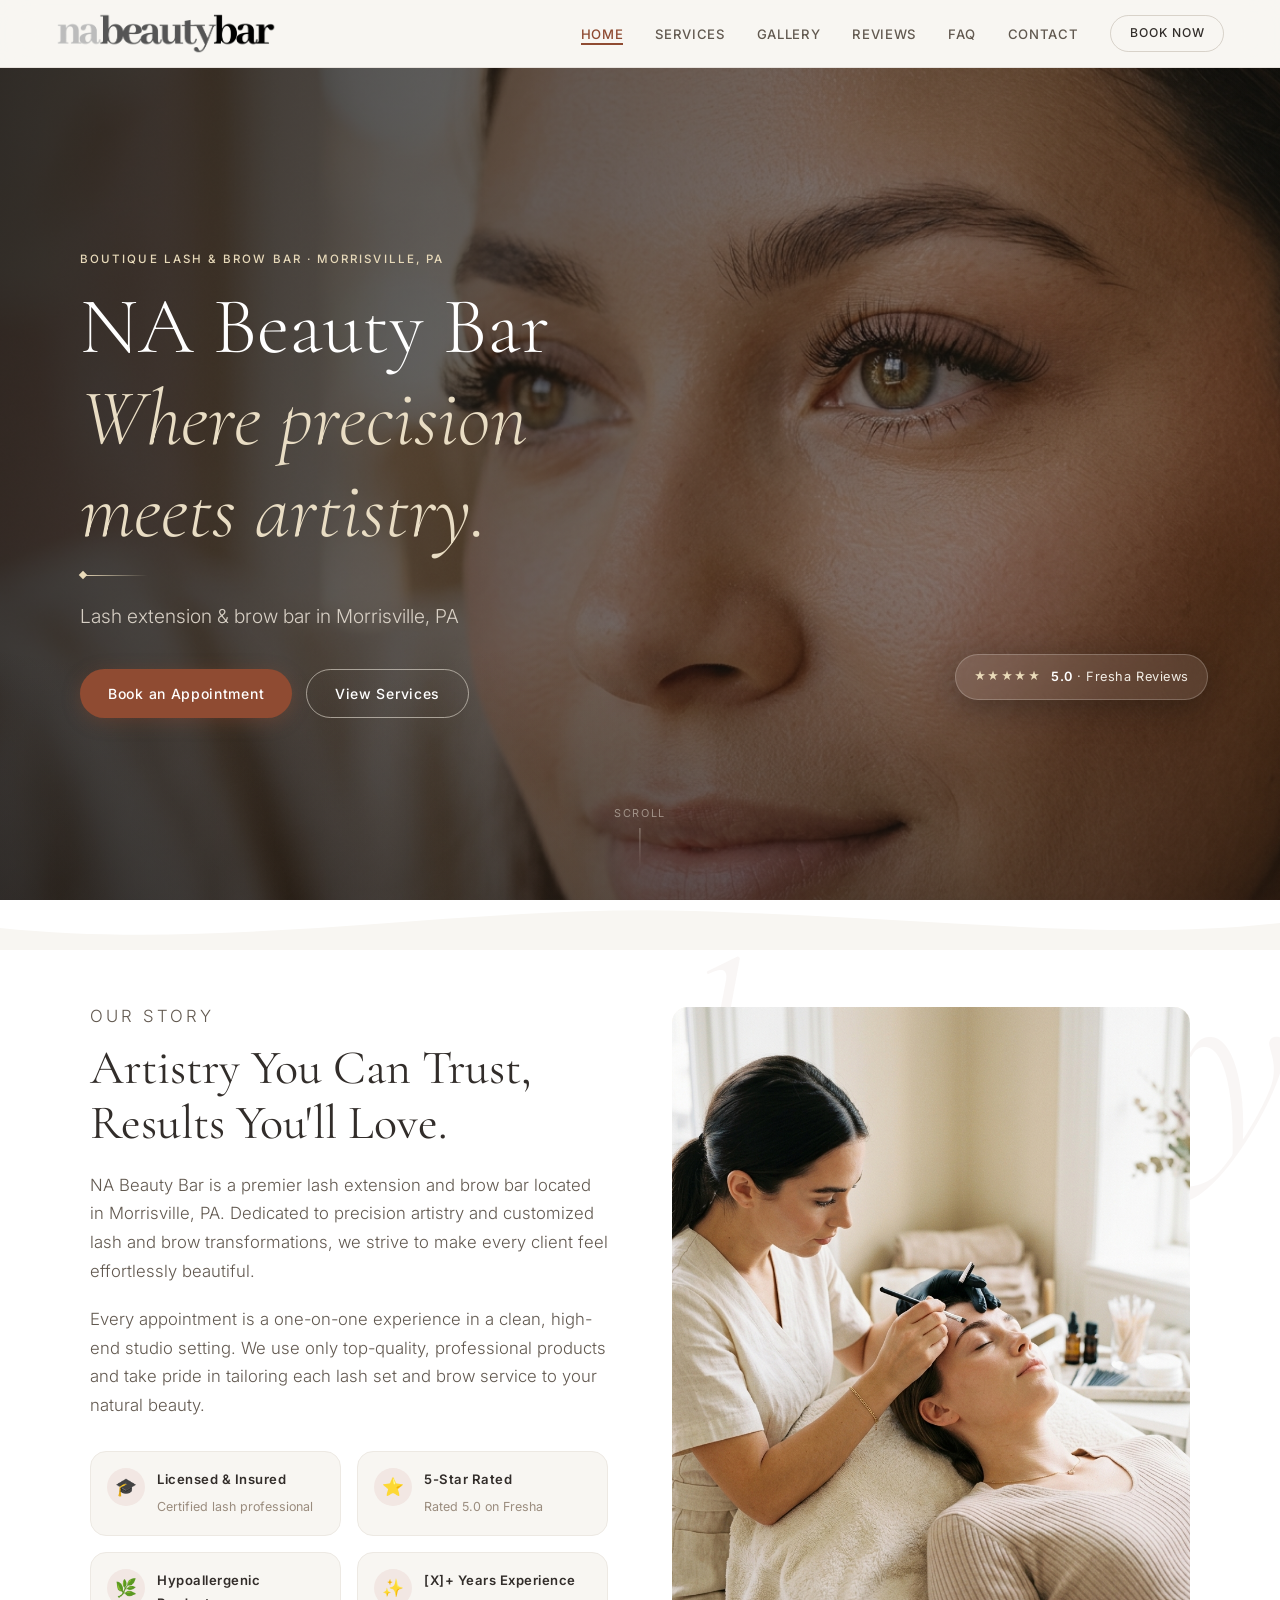
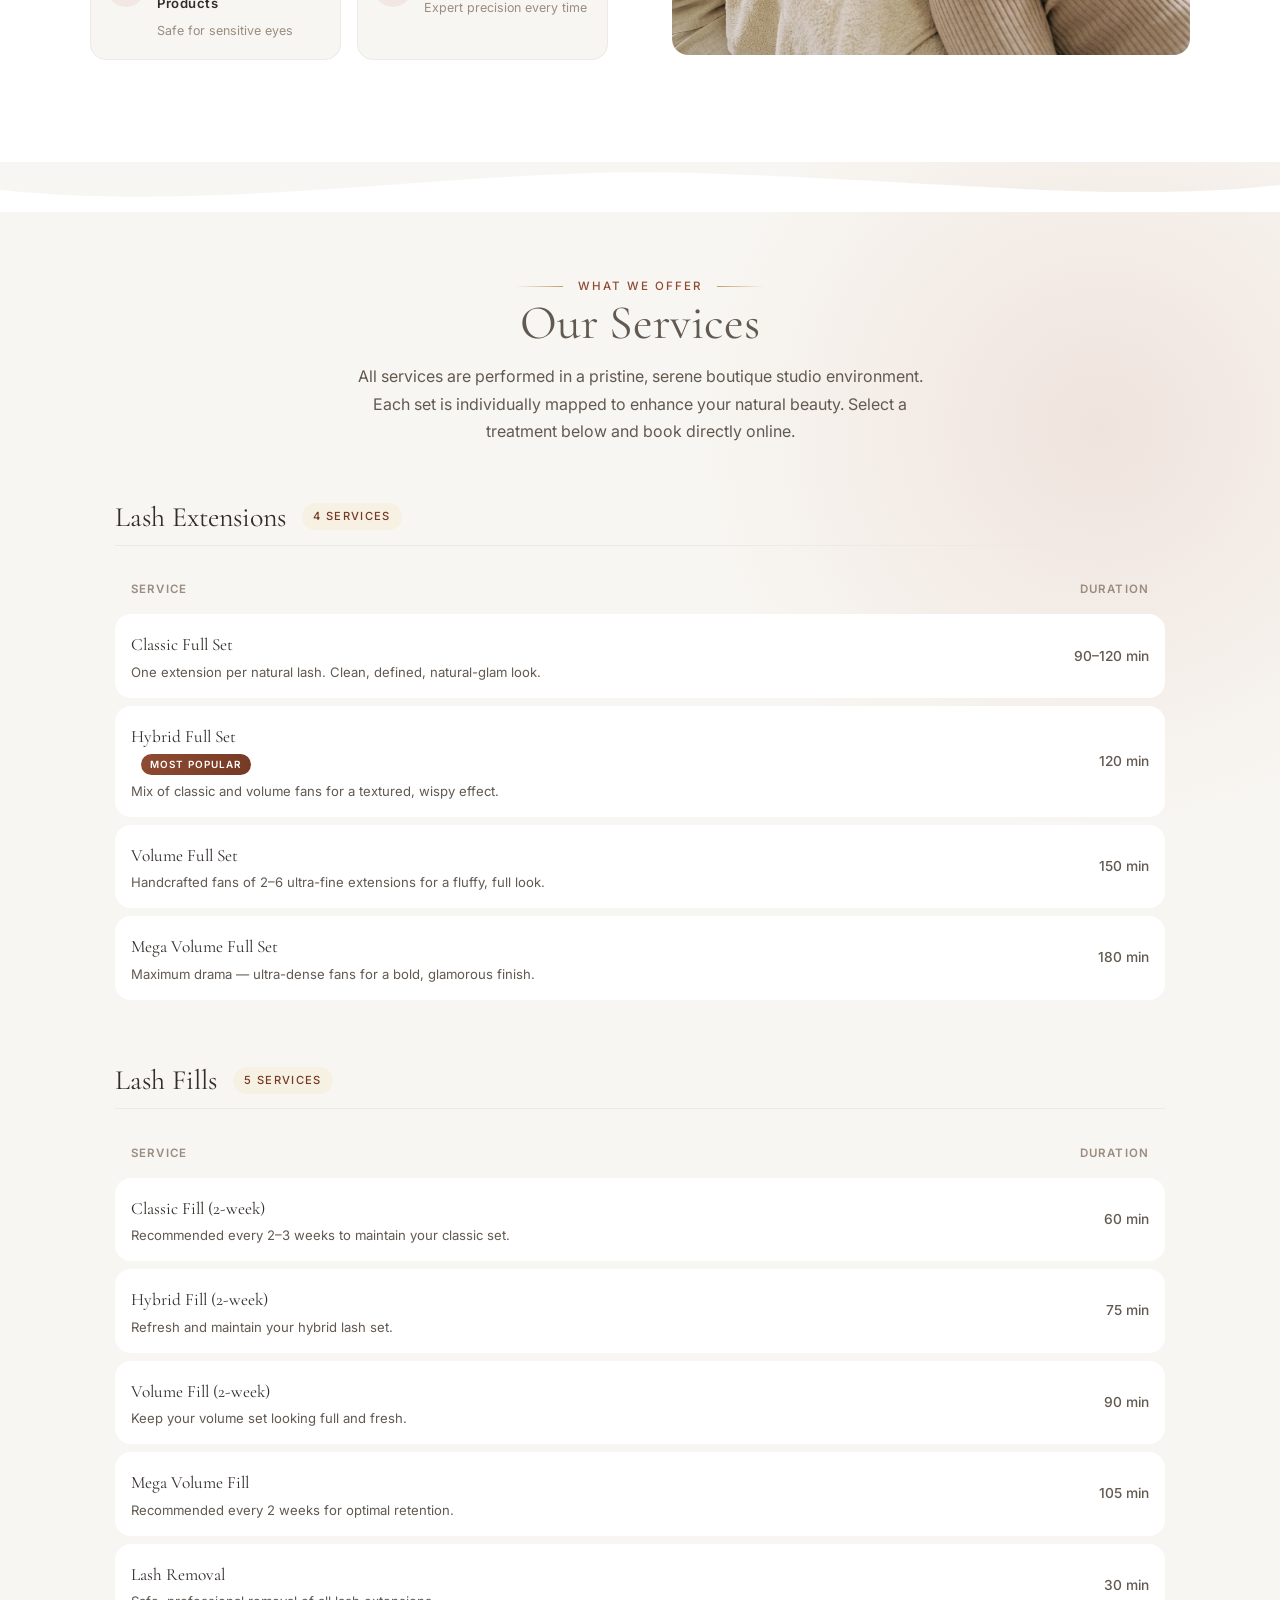
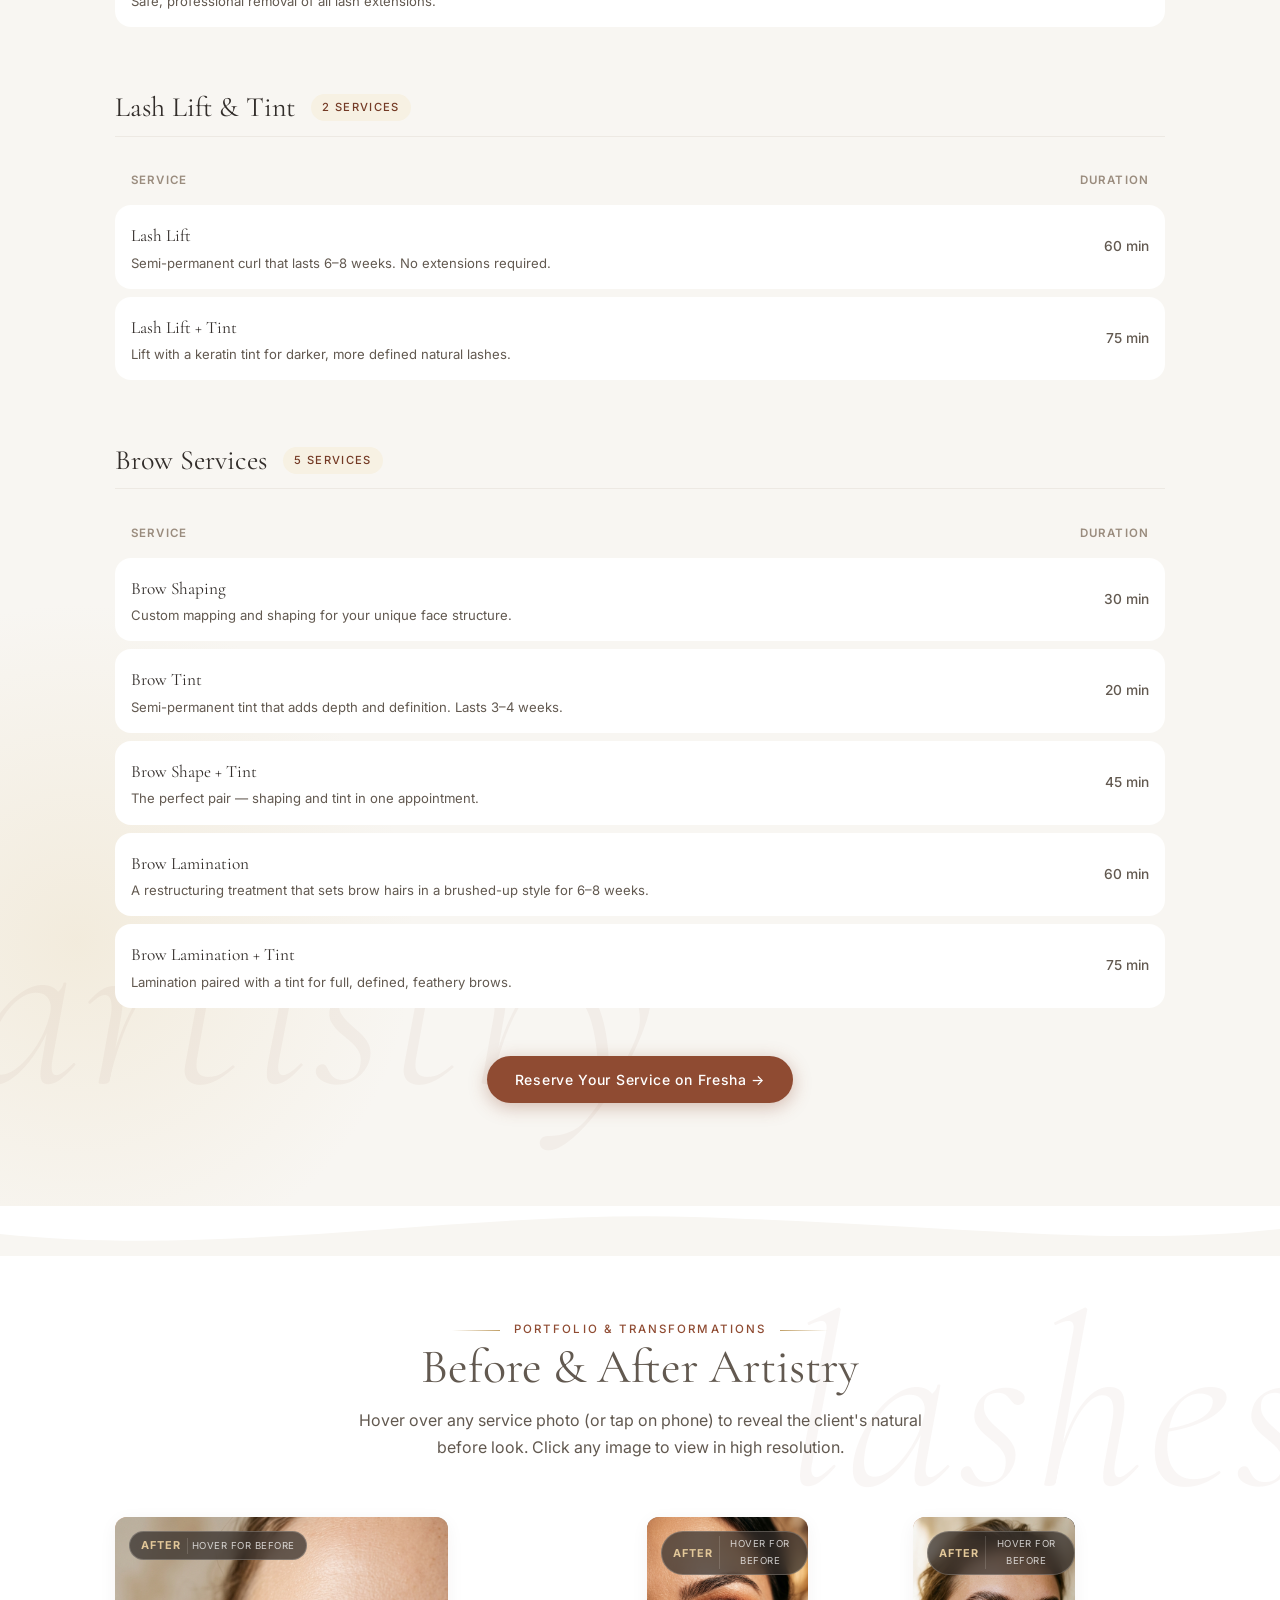
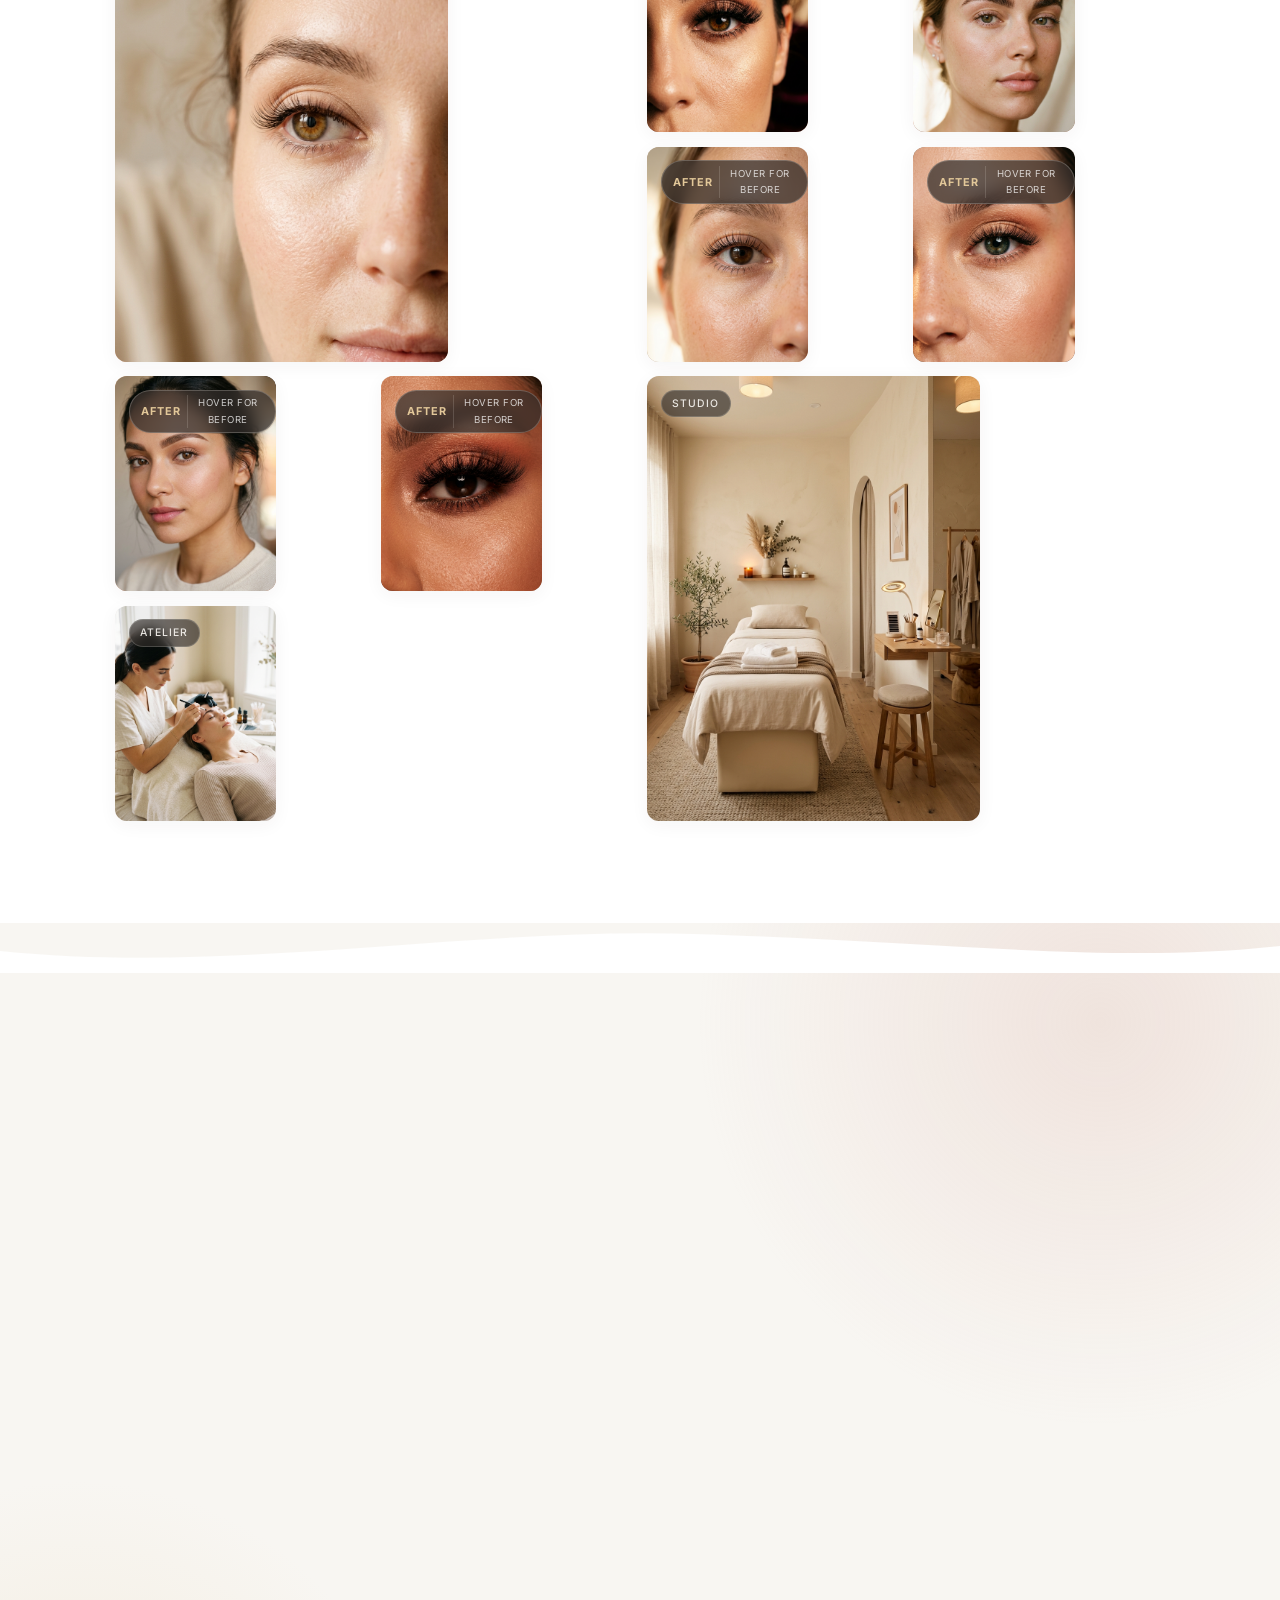
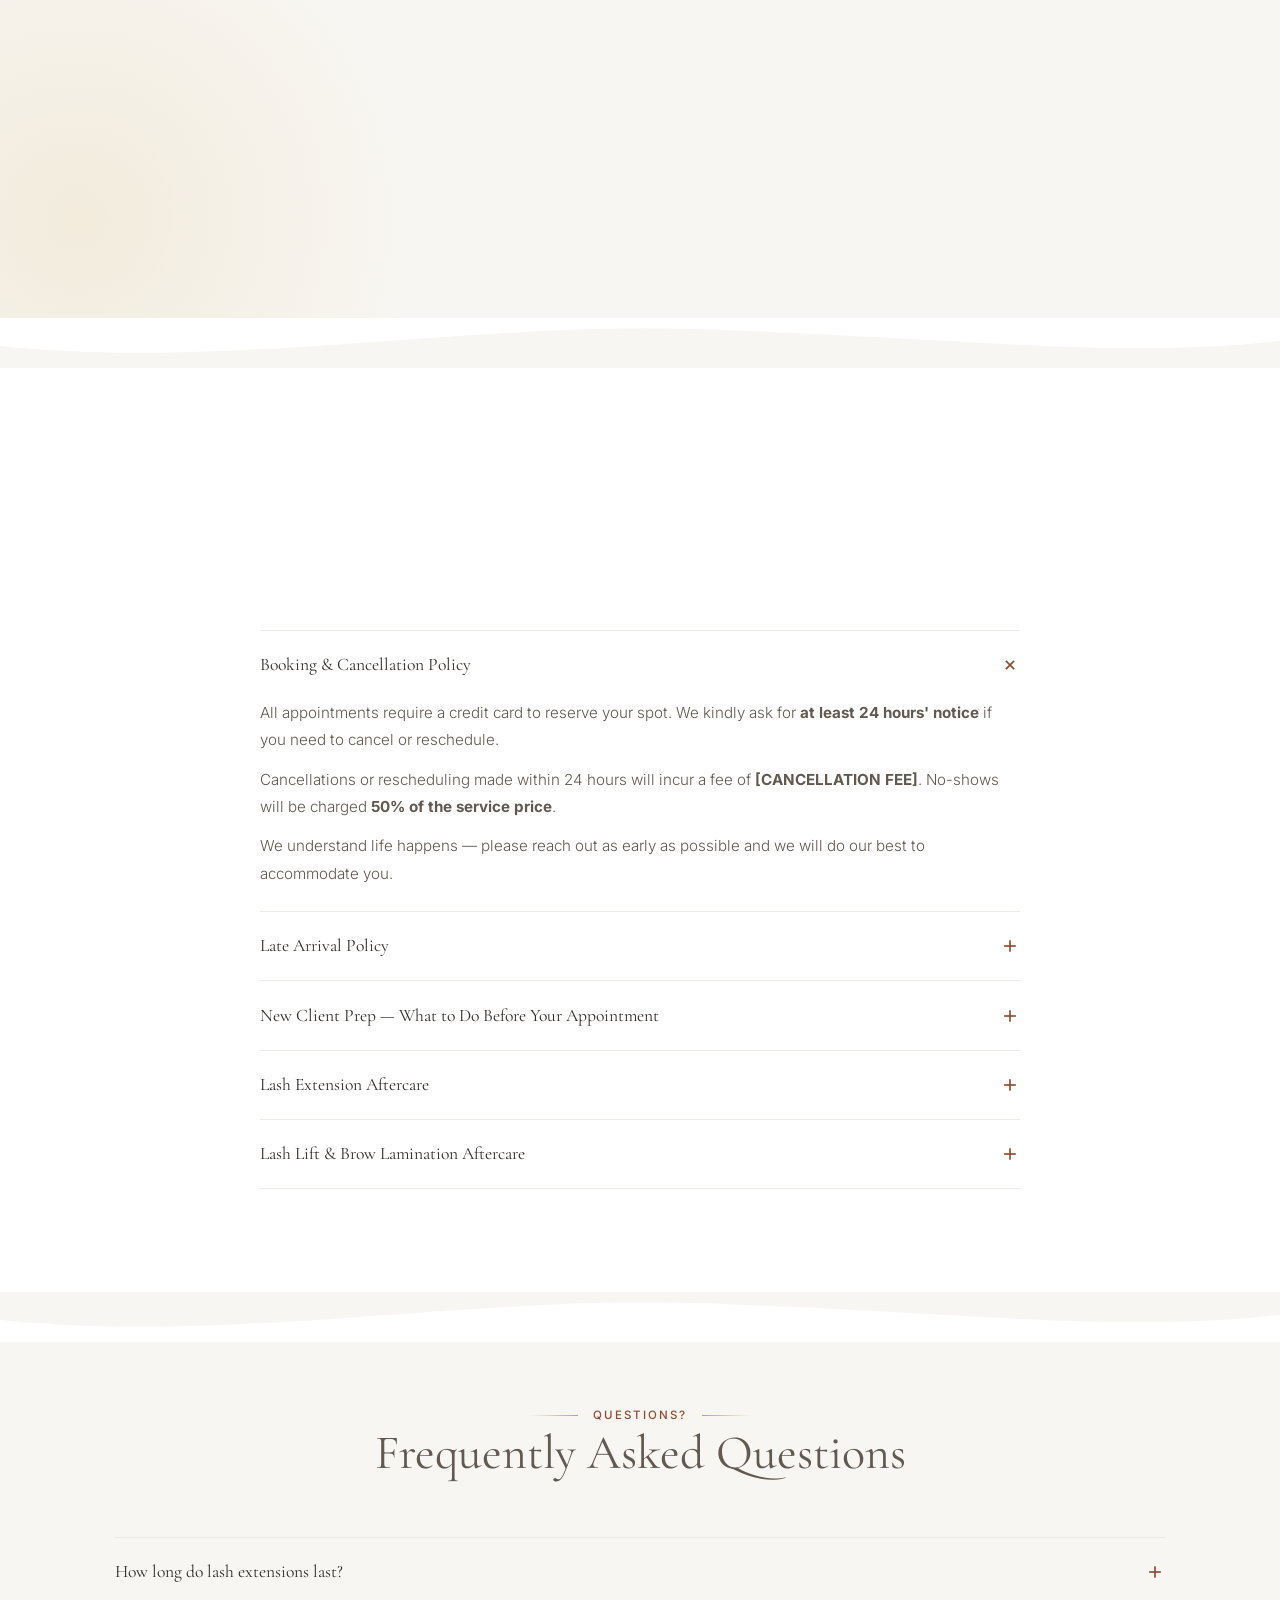
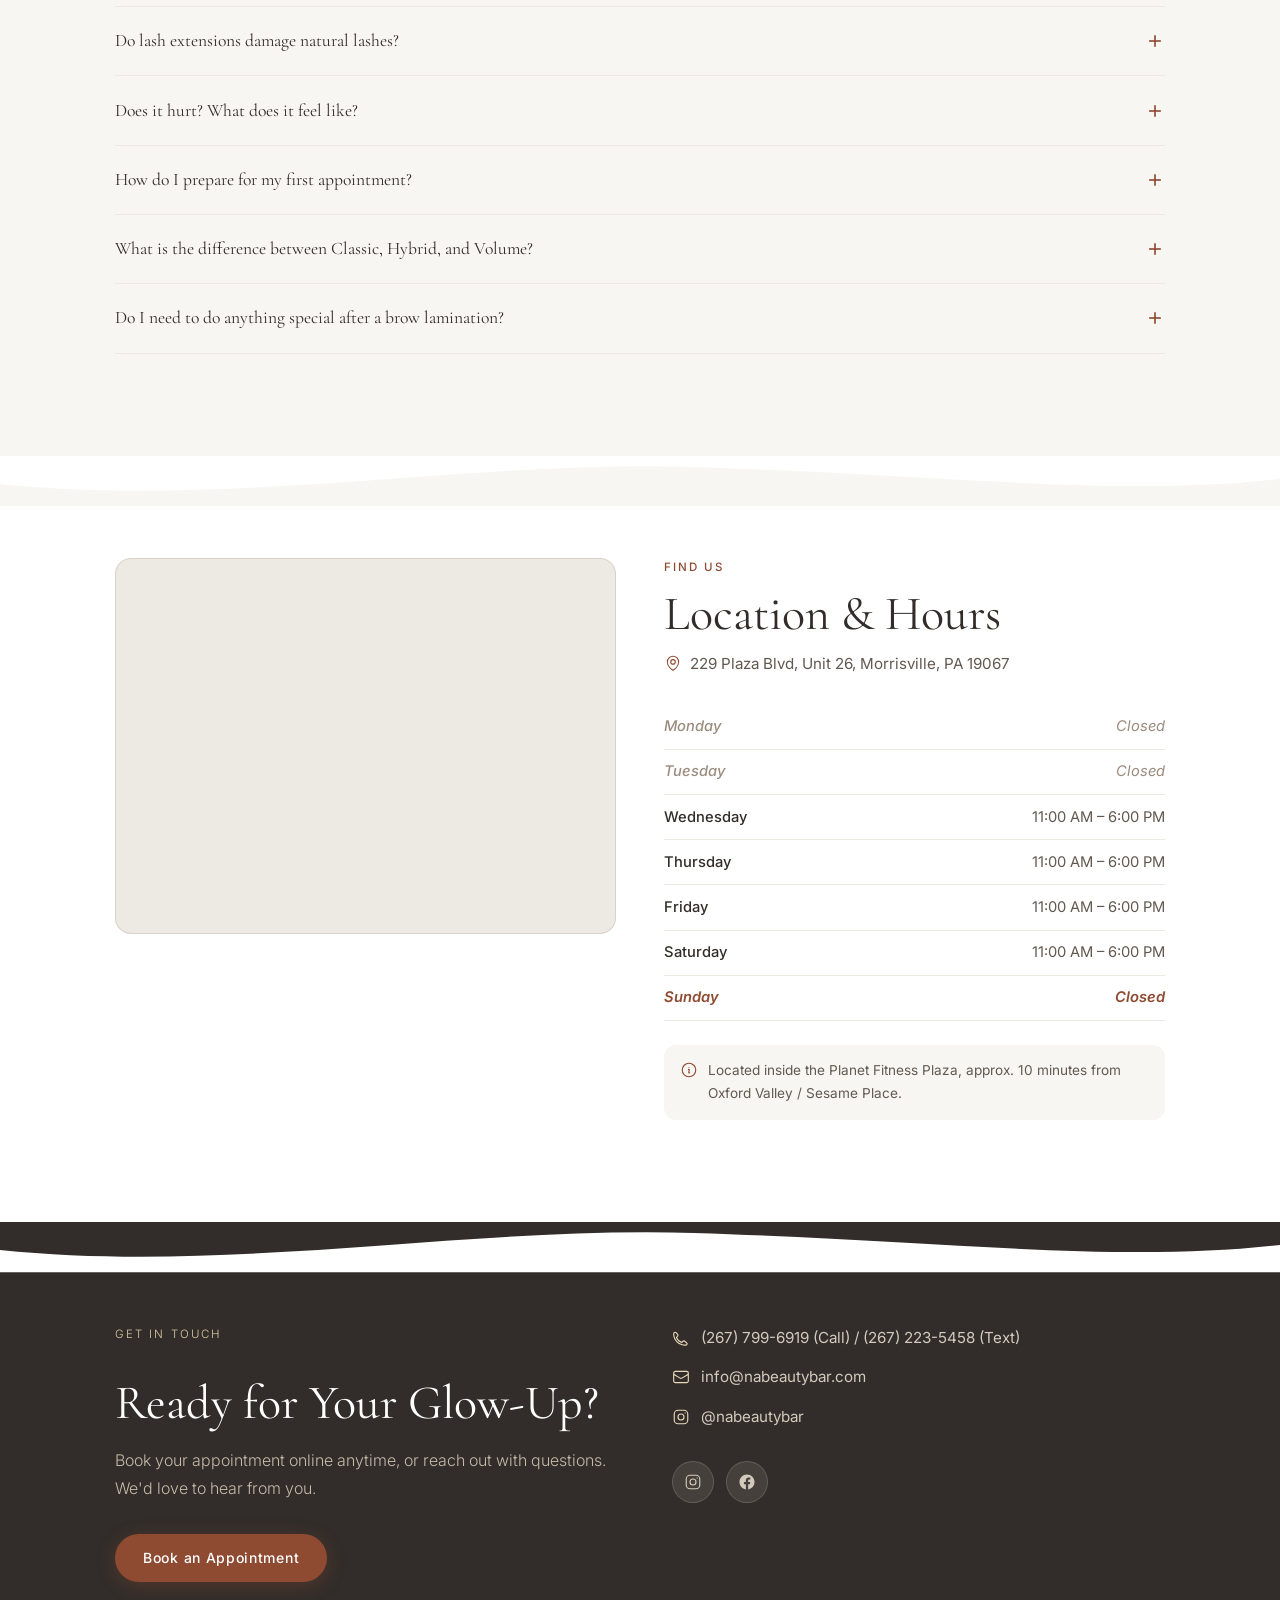
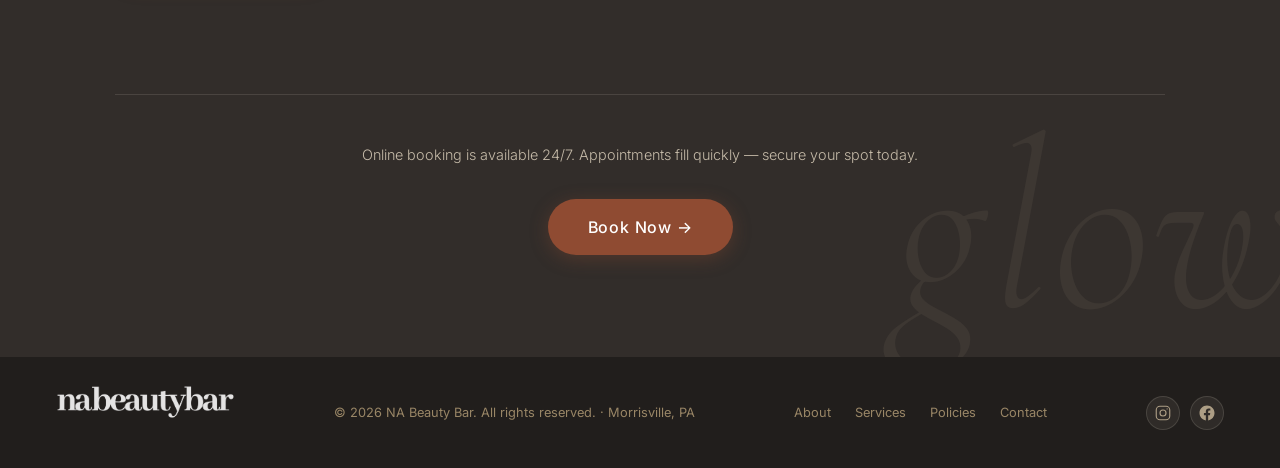
==== commit 351b5e1a: "Improve SEO and enhance gallery interactivity Updated the title and description for SEO, enhanced ga" ====
--- a/na/index.html
+++ b/na/index.html
@@ -7,7 +7,7 @@
   <!-- ============================================================
        SEO META — edit the title, description, and keywords below
        ============================================================ -->
-  <title>NA Beauty Bar | Luxury Lash Extension &amp; Brow Studio in Morrisville, PA</title>
+  <title>NA Beauty Bar | Before &amp; After Transformations · Lash &amp; Brow Studio in Morrisville, PA</title>
   <meta name="description" content="NA Beauty Bar is a boutique lash extension and brow studio in Morrisville, PA (229 Plaza Blvd, Unit 26). Offering classic, hybrid, and volume lash extensions, lash lifts, brow lamination, shaping, and tinting." />
   <meta name="keywords" content="NA Beauty Bar, lash extensions Morrisville PA, brow studio Morrisville PA, lash lift, brow lamination, volume lashes, Morrisville PA lash bar" />
   <meta property="og:title" content="NA Beauty Bar — Lash &amp; Brow Artistry" />
@@ -733,6 +733,12 @@
       border-radius: 0.75rem;
       aspect-ratio: 3/4;
       background: var(--cream-mid);
+      box-shadow: 0 4px 18px hsl(25 8% 18% / 0.05);
+      transition: box-shadow 0.3s ease, transform 0.3s ease;
+    }
+    .gallery-item:hover {
+      box-shadow: 0 10px 30px hsl(25 8% 18% / 0.12);
+      transform: translateY(-2px);
     }
     .gallery-btn {
       position: absolute;
@@ -743,14 +749,121 @@
       border: none;
       cursor: pointer;
       padding: 0;
-    }
-    .gallery-btn img {
+      display: block;
+    }
+
+    /* Before/After Dual Image Layering */
+    .img-before {
+      position: absolute;
+      inset: 0;
       width: 100%;
       height: 100%;
       object-fit: cover;
-      transition: transform 0.5s var(--ease-out);
-    }
-    .gallery-item:hover .gallery-btn img { transform: scale(1.05); }
+      z-index: 1;
+      transform: scale(1);
+      transition: transform 0.6s var(--ease-out);
+    }
+    .img-after {
+      position: absolute;
+      inset: 0;
+      width: 100%;
+      height: 100%;
+      object-fit: cover;
+      z-index: 2;
+      opacity: 1;
+      transform: scale(1);
+      transition: opacity 0.45s ease, transform 0.6s var(--ease-out);
+    }
+
+    /* On Hover & Active Mobile Tap: reveal Before image */
+    .gallery-item.has-before:hover .img-after,
+    .gallery-item.has-before.show-before .img-after {
+      opacity: 0;
+    }
+    .gallery-item.has-before:hover .img-before,
+    .gallery-item.has-before.show-before .img-before {
+      transform: scale(1.04);
+    }
+    .gallery-item:not(.has-before):hover .img-after {
+      transform: scale(1.04);
+    }
+
+    /* Interactive Before/After Badge Pill */
+    .ba-pill {
+      position: absolute;
+      top: 0.85rem;
+      left: 0.85rem;
+      z-index: 4;
+      display: inline-flex;
+      align-items: center;
+      gap: 0.35rem;
+      padding: 0.28rem 0.7rem;
+      border-radius: 2rem;
+      background: hsl(25 8% 18% / 0.72);
+      backdrop-filter: blur(8px);
+      -webkit-backdrop-filter: blur(8px);
+      color: var(--white);
+      font-size: 0.68rem;
+      font-weight: 600;
+      letter-spacing: 0.1em;
+      text-transform: uppercase;
+      border: 1px solid hsl(38 30% 96% / 0.22);
+      pointer-events: none;
+      transition: all 0.3s ease;
+    }
+    .ba-pill-state { transition: color 0.3s ease; }
+    .ba-after { color: #E2C799; font-weight: 700; }
+    .ba-before { color: var(--white); display: none; }
+    .ba-pill-hint {
+      font-size: 0.6rem;
+      opacity: 0.75;
+      font-weight: 400;
+      letter-spacing: 0.05em;
+      padding-left: 0.25rem;
+      border-left: 1px solid hsl(38 30% 96% / 0.2);
+    }
+
+    /* Hover Badge Transformation */
+    .gallery-item.has-before:hover .ba-pill,
+    .gallery-item.has-before.show-before .ba-pill {
+      background: hsl(16 48% 38% / 0.92);
+      border-color: hsl(41 52% 82% / 0.6);
+      box-shadow: 0 4px 14px hsl(16 48% 38% / 0.3);
+    }
+    .gallery-item.has-before:hover .ba-after,
+    .gallery-item.has-before.show-before .ba-after {
+      display: none;
+    }
+    .gallery-item.has-before:hover .ba-before,
+    .gallery-item.has-before.show-before .ba-before {
+      display: inline;
+      color: #FFF;
+      font-weight: 700;
+    }
+    .gallery-item.has-before:hover .ba-pill-hint,
+    .gallery-item.has-before.show-before .ba-pill-hint {
+      display: none;
+    }
+
+    /* Single image badge (e.g. Studio Space) */
+    .single-pill {
+      position: absolute;
+      top: 0.85rem;
+      left: 0.85rem;
+      z-index: 4;
+      padding: 0.25rem 0.65rem;
+      border-radius: 2rem;
+      background: hsl(25 8% 18% / 0.65);
+      backdrop-filter: blur(6px);
+      -webkit-backdrop-filter: blur(6px);
+      color: hsl(38 30% 96% / 0.9);
+      font-size: 0.65rem;
+      font-weight: 500;
+      letter-spacing: 0.1em;
+      text-transform: uppercase;
+      border: 1px solid hsl(38 30% 96% / 0.18);
+      pointer-events: none;
+    }
 
     .gallery-overlay {
       position: absolute;
@@ -761,8 +874,9 @@
       justify-content: center;
       transition: background 0.3s;
       pointer-events: none;
-    }
-    .gallery-item:hover .gallery-overlay { background: hsl(25 8% 8% / 0.3); }
+      z-index: 3;
+    }
+    .gallery-item:hover .gallery-overlay { background: hsl(25 8% 8% / 0.22); }
     .gallery-overlay svg {
       opacity: 0;
       color: var(--white);
@@ -775,8 +889,8 @@
       position: absolute;
       bottom: 0;
       left: 0; right: 0;
-      padding: 1rem 0.75rem 0.75rem;
-      background: linear-gradient(transparent, hsl(25 8% 8% / 0.6));
+      padding: 1.2rem 0.85rem 0.75rem;
+      background: linear-gradient(transparent, hsl(25 8% 8% / 0.75));
       color: var(--white);
       font-size: 0.75rem;
       letter-spacing: 0.06em;
@@ -784,8 +898,14 @@
       opacity: 0;
       transition: opacity 0.3s;
       pointer-events: none;
+      z-index: 3;
+      display: flex;
+      flex-direction: column;
+      gap: 2px;
     }
     .gallery-item:hover .gallery-caption { opacity: 1; }
+    .caption-title { font-weight: 600; color: #FFF; font-size: 0.78rem; }
+    .caption-sub { font-size: 0.65rem; color: #E2C799; text-transform: none; letter-spacing: 0.02em; }
 
     /* Lightbox dialog */
     #lightbox {
@@ -827,10 +947,58 @@
       max-width: min(90vw, 820px);
       max-height: 90dvh;
       display: flex;
+      flex-direction: column;
       align-items: center;
       justify-content: center;
     }
-    #lightbox-img { max-width: 100%; max-height: 88dvh; border-radius: 0.75rem; object-fit: contain; box-shadow: 0 24px 80px hsl(25 8% 5% / 0.7); }
+    .lightbox-img-wrap {
+      position: relative;
+      display: flex;
+      align-items: center;
+      justify-content: center;
+      max-width: 100%;
+    }
+    #lightbox-img {
+      max-width: 100%;
+      max-height: 76dvh;
+      border-radius: 0.75rem;
+      object-fit: contain;
+      box-shadow: 0 24px 80px hsl(25 8% 5% / 0.7);
+      transition: opacity 0.3s ease;
+      cursor: pointer;
+    }
+    /* Lightbox Before / After Switcher */
+    .lb-ba-bar {
+      margin-top: 0.85rem;
+      display: inline-flex;
+      align-items: center;
+      gap: 0.4rem;
+      background: hsl(25 8% 18% / 0.85);
+      backdrop-filter: blur(12px);
+      -webkit-backdrop-filter: blur(12px);
+      padding: 0.3rem 0.4rem;
+      border-radius: 2rem;
+      border: 1px solid hsl(38 30% 96% / 0.2);
+    }
+    .lb-ba-toggle-btn {
+      padding: 0.35rem 1rem;
+      border-radius: 1.5rem;
+      font-size: 0.72rem;
+      font-weight: 600;
+      letter-spacing: 0.1em;
+      text-transform: uppercase;
+      color: hsl(38 30% 96% / 0.8);
+      background: transparent;
+      border: none;
+      cursor: pointer;
+      transition: all 0.2s ease;
+    }
+    .lb-ba-toggle-btn:hover { color: var(--white); }
+    .lb-ba-toggle-btn.active {
+      background: var(--accent);
+      color: var(--white);
+      box-shadow: 0 2px 8px hsl(16 48% 38% / 0.4);
+    }
     .lightbox-btn {
       position: absolute;
       top: 50%;
@@ -1254,20 +1422,29 @@
     <span class="watermark wm-gallery" aria-hidden="true">lashes</span>
 
     <div class="section-intro text-center reveal">
-      <p class="eyebrow">Portfolio</p>
-      <h2 id="gallery-heading">Our Work</h2>
-      <p>Every set is customized to enhance your unique features. Browse our portfolio for inspiration — then book your appointment!</p>
+      <p class="eyebrow">Portfolio &amp; Transformations</p>
+      <h2 id="gallery-heading">Before &amp; After Artistry</h2>
+      <p>Hover over any service photo (or tap on phone) to reveal the client's natural before look. Click any image to view in high resolution.</p>
     </div>
     <div class="gallery-grid reveal" id="gallery-grid" role="list"></div>
   </section>
 
-  <!-- Lightbox dialog — keyboard + click navigable, native <dialog> -->
+  <!-- Lightbox dialog — keyboard + click navigable, with Before/After Switcher -->
   <dialog id="lightbox" aria-label="Image lightbox" aria-modal="true">
     <div class="lightbox-inner">
       <button id="lb-close" aria-label="Close lightbox">&#x2715;</button>
       <button id="lb-prev" class="lightbox-btn" aria-label="Previous image">&#8592;</button>
-      <img id="lightbox-img" src="" alt="" />
+      <div class="lightbox-img-wrap">
+        <img id="lightbox-img" src="" alt="" />
+      </div>
       <button id="lb-next" class="lightbox-btn" aria-label="Next image">&#8594;</button>
+      
+      <!-- Interactive Before / After view toggle in lightbox -->
+      <div class="lb-ba-bar" id="lb-ba-bar" role="group" aria-label="Transformation view options">
+        <button type="button" class="lb-ba-toggle-btn" id="lb-btn-before">Before</button>
+        <button type="button" class="lb-ba-toggle-btn active" id="lb-btn-after">After (Result)</button>
+      </div>
+
       <p id="lb-caption" aria-live="polite"></p>
     </div>
   </dialog>
@@ -1554,15 +1731,67 @@
    Keep the caption short — it shows in the lightbox.
    ================================================================ */
 const GALLERY_IMAGES = [
-  { src: 'gallery_classic_lashes_1786049883404.jpg',  alt: 'Classic lash extensions — natural, wispy, defined',     caption: 'Classic Lash Extensions' },
-  { src: 'gallery_volume_lashes_1786049890499.jpg',   alt: 'Volume lash extensions — full, fluffy, glamorous',       caption: 'Volume Lash Extensions'  },
-  { src: 'gallery_brow_lamination_1786049897475.jpg', alt: 'Brow lamination — brushed up, full, natural',             caption: 'Brow Lamination'         },
-  { src: 'gallery_lash_lift_1786049904325.jpg',       alt: 'Lash lift and tint — naturally curled, tinted',           caption: 'Lash Lift & Tint'        },
-  { src: 'gallery_hybrid_lashes_1786049911241.jpg',   alt: 'Hybrid lash extensions — mix of classic and volume',      caption: 'Hybrid Lash Extensions'  },
-  { src: 'gallery_brow_tint_1786049918346.jpg',       alt: 'Brow tint — defined, arched, sculpted brows',             caption: 'Brow Shape & Tint'       },
-  { src: 'gallery_mega_volume_1786049936636.jpg',     alt: 'Mega volume lash extensions — bold, dramatic, full',       caption: 'Mega Volume Lashes'      },
-  { src: 'gallery_studio_ambiance_1786049952157.jpg', alt: 'Warm, elegant boutique lash studio interior',              caption: 'Our Studio Space'        },
-  { src: 'gallery_brow_shape_1786049943583.jpg',      alt: 'Lash artist applying professional brow treatment',         caption: 'In the Studio'           },
+  {
+    src: 'gallery_classic_lashes_1786049883404.jpg',
+    beforeSrc: 'before_classic_lashes.jpg',
+    alt: 'Classic lash extensions — natural, wispy, defined',
+    caption: 'Classic Lash Extensions',
+    badge: 'Classic'
+  },
+  {
+    src: 'gallery_volume_lashes_1786049890499.jpg',
+    beforeSrc: 'before_volume_lashes.jpg',
+    alt: 'Volume lash extensions — full, fluffy, glamorous',
+    caption: 'Volume Lash Extensions',
+    badge: 'Volume'
+  },
+  {
+    src: 'gallery_brow_lamination_1786049897475.jpg',
+    beforeSrc: 'before_brow_lamination.jpg',
+    alt: 'Brow lamination — brushed up, full, natural',
+    caption: 'Brow Lamination',
+    badge: 'Brows'
+  },
+  {
+    src: 'gallery_lash_lift_1786049904325.jpg',
+    beforeSrc: 'before_lash_lift.jpg',
+    alt: 'Lash lift and tint — naturally curled, tinted',
+    caption: 'Lash Lift & Tint',
+    badge: 'Lash Lift'
+  },
+  {
+    src: 'gallery_hybrid_lashes_1786049911241.jpg',
+    beforeSrc: 'before_hybrid_lashes.jpg',
+    alt: 'Hybrid lash extensions — mix of classic and volume',
+    caption: 'Hybrid Lash Extensions',
+    badge: 'Hybrid'
+  },
+  {
+    src: 'gallery_brow_tint_1786049918346.jpg',
+    beforeSrc: 'before_brow_tint.jpg',
+    alt: 'Brow tint — defined, arched, sculpted brows',
+    caption: 'Brow Shape & Tint',
+    badge: 'Brows'
+  },
+  {
+    src: 'gallery_mega_volume_1786049936636.jpg',
+    beforeSrc: 'before_mega_volume.jpg',
+    alt: 'Mega volume lash extensions — bold, dramatic, full',
+    caption: 'Mega Volume Lashes',
+    badge: 'Mega Volume'
+  },
+  {
+    src: 'gallery_studio_ambiance_1786049952157.jpg',
+    alt: 'Warm, elegant boutique lash studio interior',
+    caption: 'Our Studio Space',
+    badge: 'Studio'
+  },
+  {
+    src: 'gallery_brow_shape_1786049943583.jpg',
+    alt: 'Lash artist applying professional brow treatment',
+    caption: 'In the Studio',
+    badge: 'Atelier'
+  },
 ];
 
 /* ================================================================
@@ -1739,32 +1968,84 @@
   </div>
 `).join('');
 
-/* GALLERY */
-document.getElementById('gallery-grid').innerHTML = GALLERY_IMAGES.map((img, i) => `
-  <div class="gallery-item" role="listitem">
-    <button class="gallery-btn" aria-label="Open ${img.caption} in lightbox" data-index="${i}">
-      <img src="${img.src}" alt="${img.alt}" loading="lazy" />
-      <div class="gallery-overlay">
-        <svg width="28" height="28" fill="none" stroke="currentColor" stroke-width="1.5" viewBox="0 0 24 24" aria-hidden="true">
-          <path stroke-linecap="round" stroke-linejoin="round" d="m21 21-5.197-5.197m0 0A7.5 7.5 0 1 0 5.196 5.196a7.5 7.5 0 0 0 10.607 10.607ZM10.5 7.5v6m3-3h-6"/>
-        </svg>
-      </div>
-      <span class="gallery-caption">${img.caption}</span>
-    </button>
-  </div>
-`).join('');
-
-/* LIGHTBOX */
-const lightbox  = document.getElementById('lightbox');
-const lbImg     = document.getElementById('lightbox-img');
-const lbCaption = document.getElementById('lb-caption');
-let currentIdx  = 0;
+/* GALLERY (With Interactive Before/After Hover & Touch) */
+document.getElementById('gallery-grid').innerHTML = GALLERY_IMAGES.map((img, i) => {
+  const hasBefore = Boolean(img.beforeSrc);
+  return `
+    <div class="gallery-item ${hasBefore ? 'has-before' : ''}" role="listitem">
+      <button class="gallery-btn" aria-label="Open ${img.caption} ${hasBefore ? 'Before & After' : ''} in lightbox" data-index="${i}">
+        ${hasBefore ? `
+          <img class="img-before" src="${img.beforeSrc}" alt="Before: ${img.alt}" loading="lazy" />
+          <img class="img-after" src="${img.src}" alt="${img.alt}" loading="lazy" />
+          <div class="ba-pill" aria-hidden="true">
+            <span class="ba-pill-state ba-after">AFTER</span>
+            <span class="ba-pill-state ba-before">BEFORE</span>
+            <span class="ba-pill-hint">Hover for Before</span>
+          </div>
+        ` : `
+          <img class="img-after" src="${img.src}" alt="${img.alt}" loading="lazy" />
+          <div class="single-pill">${img.badge || 'Studio'}</div>
+        `}
+        <div class="gallery-overlay">
+          <svg width="28" height="28" fill="none" stroke="currentColor" stroke-width="1.5" viewBox="0 0 24 24" aria-hidden="true">
+            <path stroke-linecap="round" stroke-linejoin="round" d="m21 21-5.197-5.197m0 0A7.5 7.5 0 1 0 5.196 5.196a7.5 7.5 0 0 0 10.607 10.607ZM10.5 7.5v6m3-3h-6"/>
+          </svg>
+        </div>
+        <div class="gallery-caption">
+          <span class="caption-title">${img.caption}</span>
+          ${hasBefore ? '<span class="caption-sub">Hover / Tap to view Before</span>' : ''}
+        </div>
+      </button>
+    </div>
+  `;
+}).join('');
+
+/* Touch support: tap to toggle Before/After on mobile */
+document.querySelectorAll('.gallery-item.has-before').forEach(item => {
+  item.addEventListener('touchstart', e => {
+    // Only toggle if not clicking to open lightbox
+  }, { passive: true });
+});
+
+/* LIGHTBOX (With Before/After Switcher) */
+const lightbox    = document.getElementById('lightbox');
+const lbImg       = document.getElementById('lightbox-img');
+const lbCaption   = document.getElementById('lb-caption');
+const lbBaBar     = document.getElementById('lb-ba-bar');
+const lbBtnBefore = document.getElementById('lb-btn-before');
+const lbBtnAfter  = document.getElementById('lb-btn-after');
+let currentIdx    = 0;
+let lbShowingBefore = false;
+
+function updateLightboxView() {
+  const item = GALLERY_IMAGES[currentIdx];
+  if (item.beforeSrc) {
+    lbBaBar.style.display = 'inline-flex';
+    if (lbShowingBefore) {
+      lbImg.src = item.beforeSrc;
+      lbImg.alt = 'Before: ' + item.alt;
+      lbBtnBefore.classList.add('active');
+      lbBtnAfter.classList.remove('active');
+      lbCaption.innerHTML = `<strong>${item.caption}</strong> · <span style="color:#C59B63;">Showing Natural Before</span> (Tap or click image to view After)`;
+    } else {
+      lbImg.src = item.src;
+      lbImg.alt = item.alt;
+      lbBtnAfter.classList.add('active');
+      lbBtnBefore.classList.remove('active');
+      lbCaption.innerHTML = `<strong>${item.caption}</strong> · <span style="color:#C59B63;">Showing Transformation Result</span> (Tap or click image to view Before)`;
+    }
+  } else {
+    lbBaBar.style.display = 'none';
+    lbImg.src = item.src;
+    lbImg.alt = item.alt;
+    lbCaption.textContent = item.caption;
+  }
+}
 
 function showImage(idx) {
   currentIdx = ((idx % GALLERY_IMAGES.length) + GALLERY_IMAGES.length) % GALLERY_IMAGES.length;
-  lbImg.src           = GALLERY_IMAGES[currentIdx].src;
-  lbImg.alt           = GALLERY_IMAGES[currentIdx].alt;
-  lbCaption.textContent = GALLERY_IMAGES[currentIdx].caption;
+  lbShowingBefore = false;
+  updateLightboxView();
 }
 
 document.querySelectorAll('.gallery-btn').forEach(btn => {
@@ -1773,6 +2054,25 @@
 document.getElementById('lb-close').addEventListener('click', () => lightbox.close());
 document.getElementById('lb-prev').addEventListener('click', () => showImage(currentIdx - 1));
 document.getElementById('lb-next').addEventListener('click', () => showImage(currentIdx + 1));
+
+/* Switcher Buttons */
+lbBtnBefore.addEventListener('click', () => {
+  lbShowingBefore = true;
+  updateLightboxView();
+});
+lbBtnAfter.addEventListener('click', () => {
+  lbShowingBefore = false;
+  updateLightboxView();
+});
+
+/* Clicking image directly toggles Before/After in lightbox */
+lbImg.addEventListener('click', () => {
+  const item = GALLERY_IMAGES[currentIdx];
+  if (item.beforeSrc) {
+    lbShowingBefore = !lbShowingBefore;
+    updateLightboxView();
+  }
+});
 
 /* Light-dismiss (fallback for browsers without closedby attribute) */
 lightbox.addEventListener('click', e => {
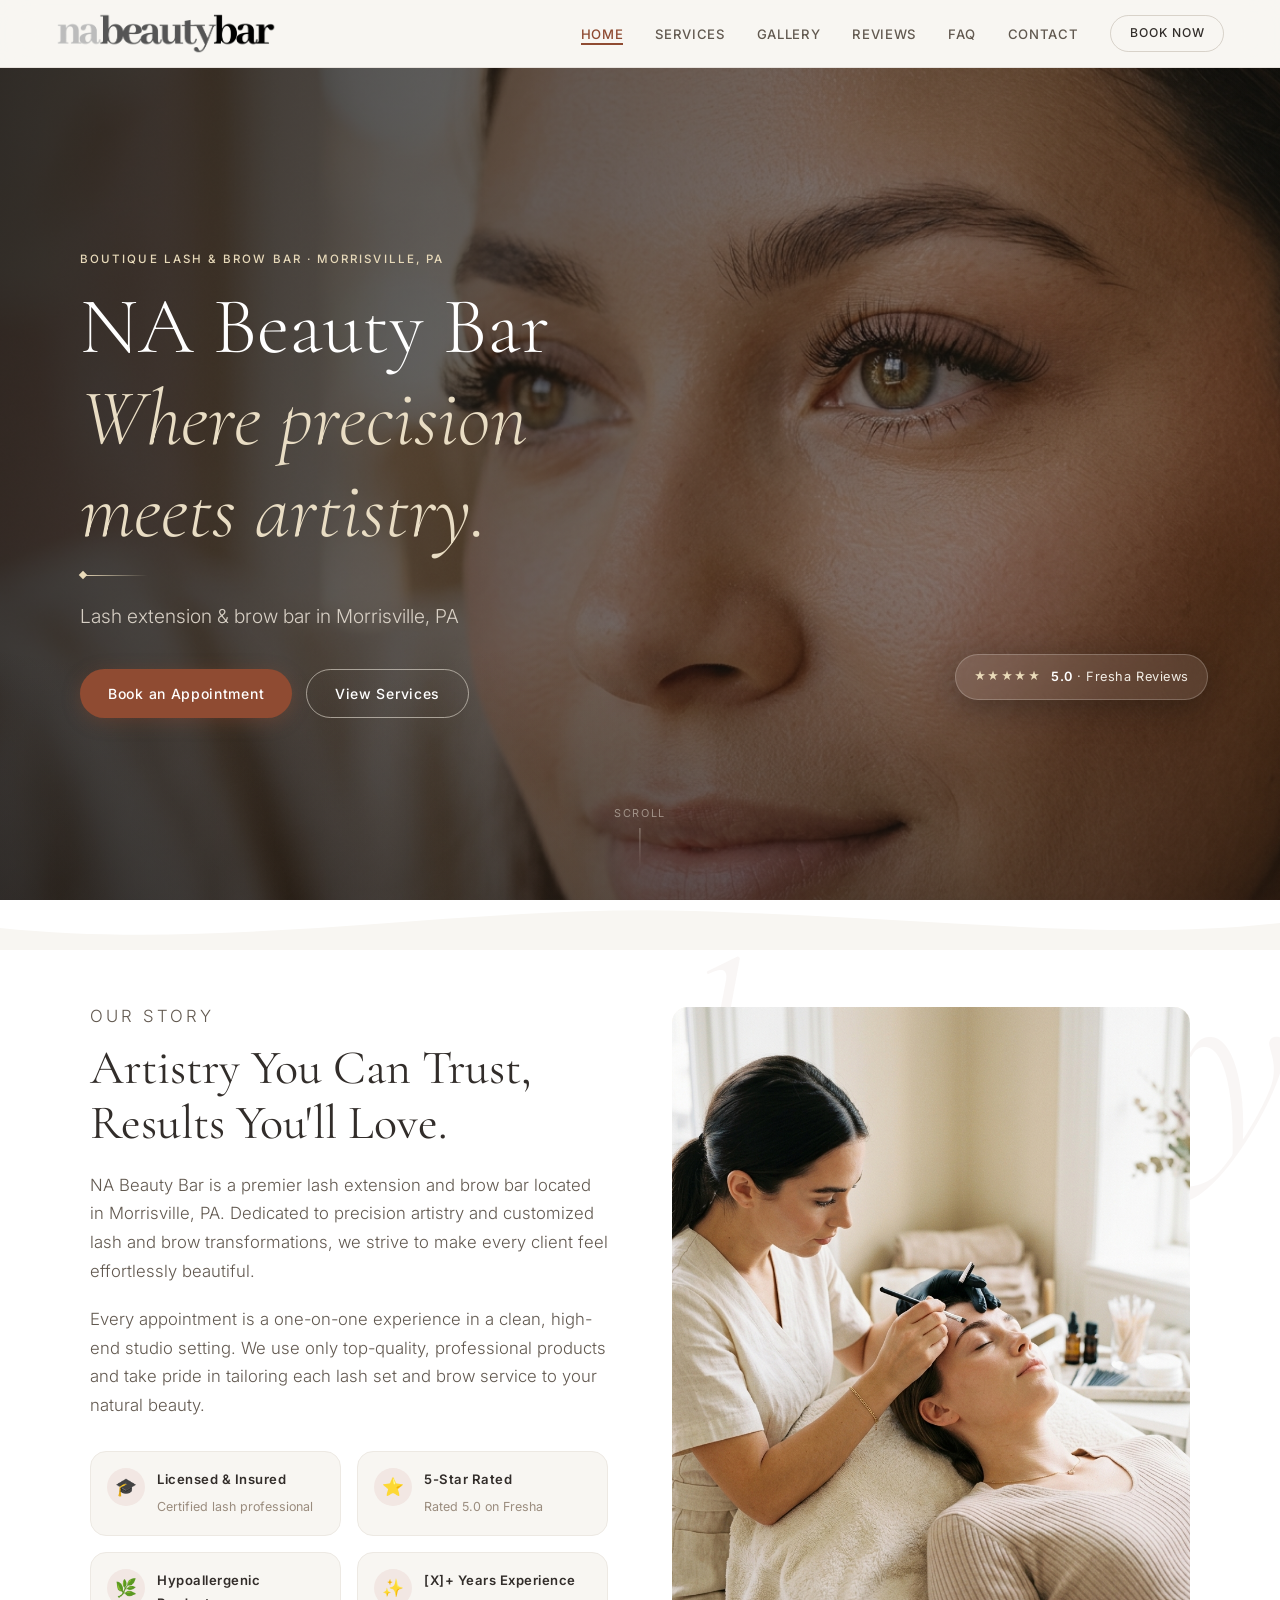
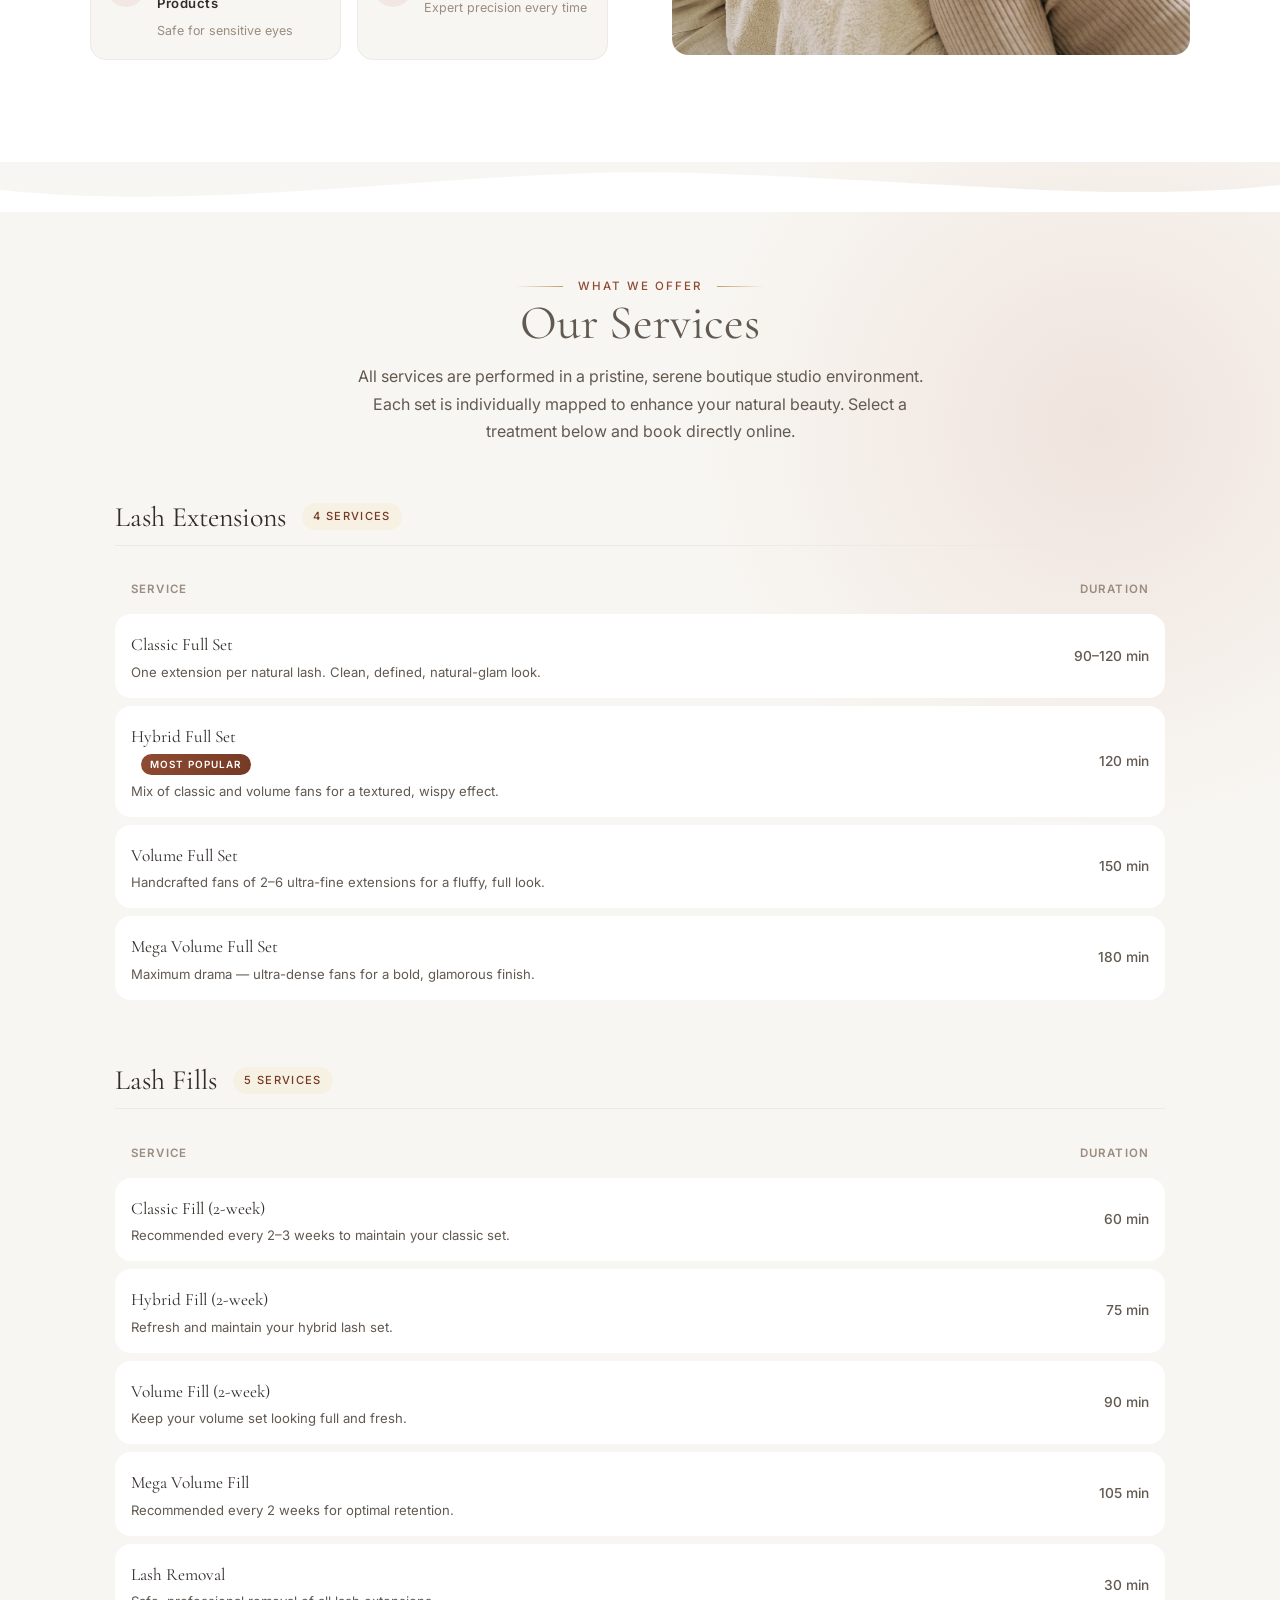
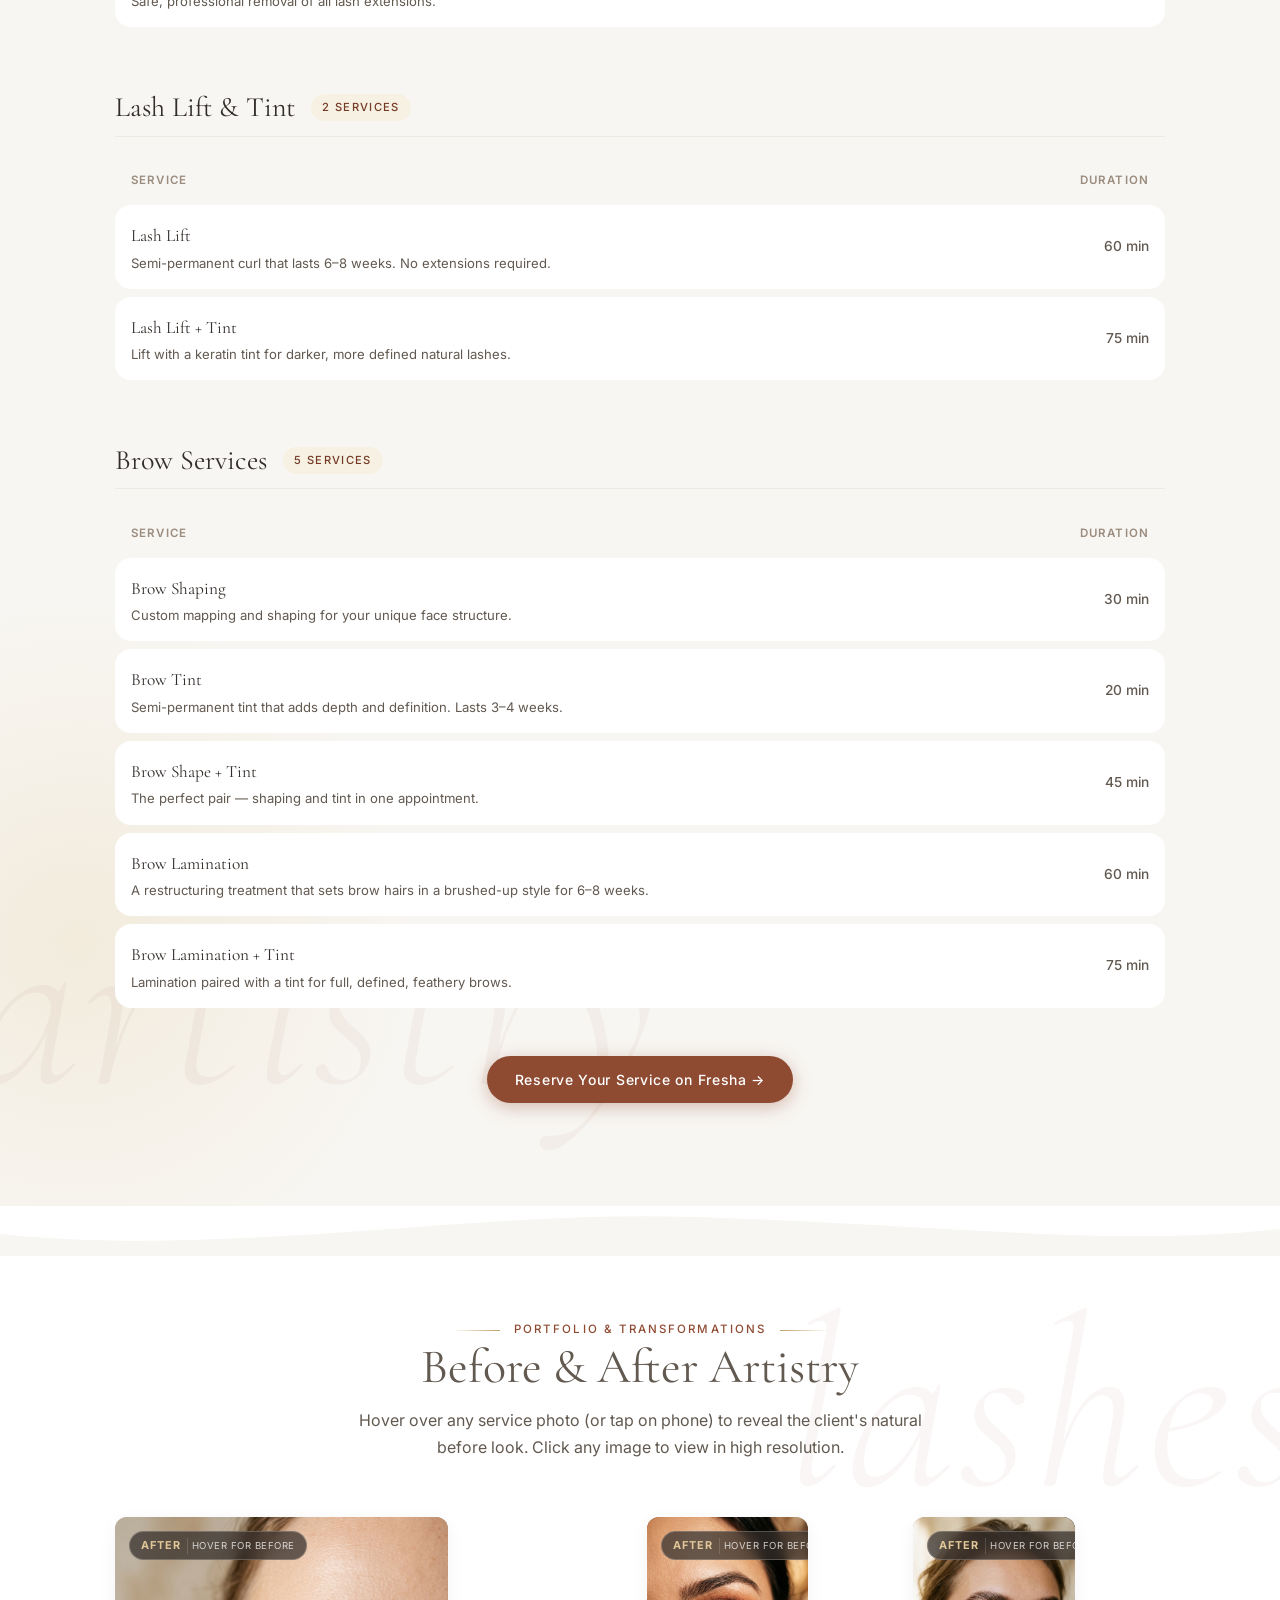
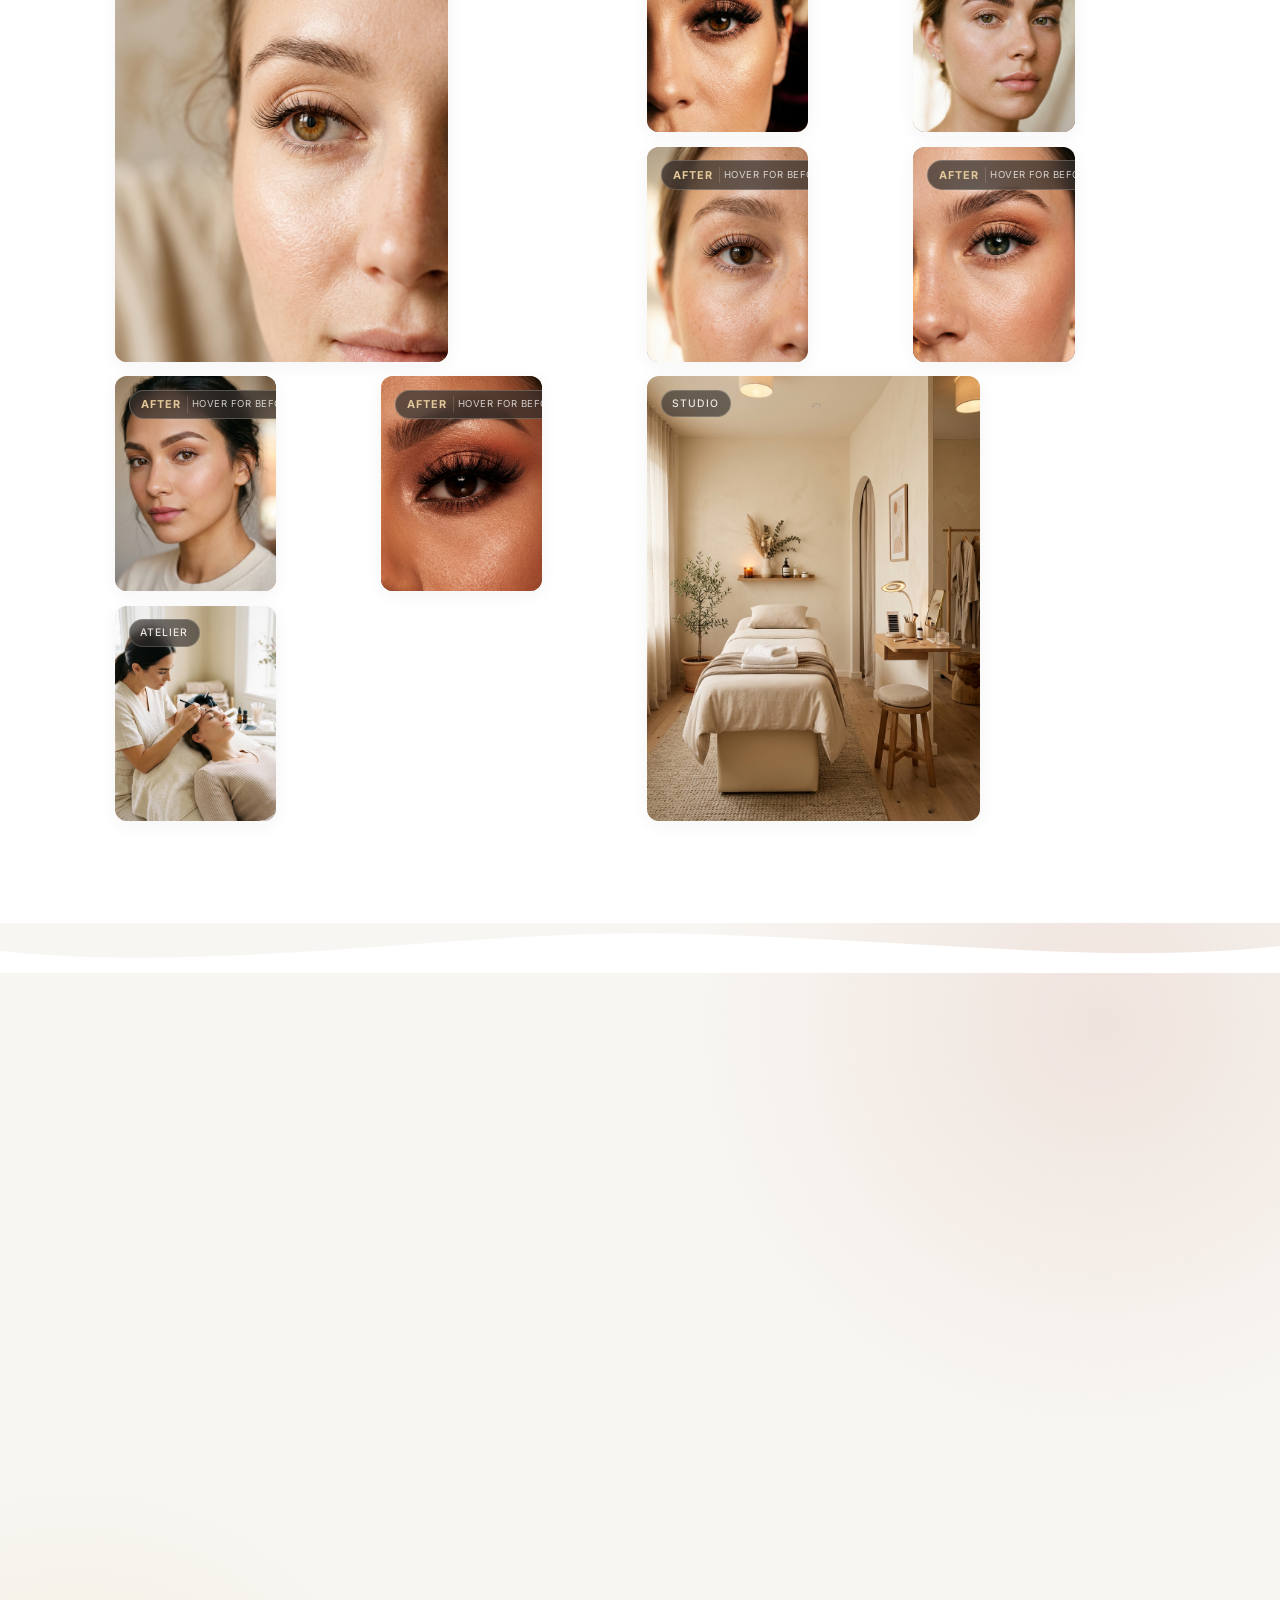
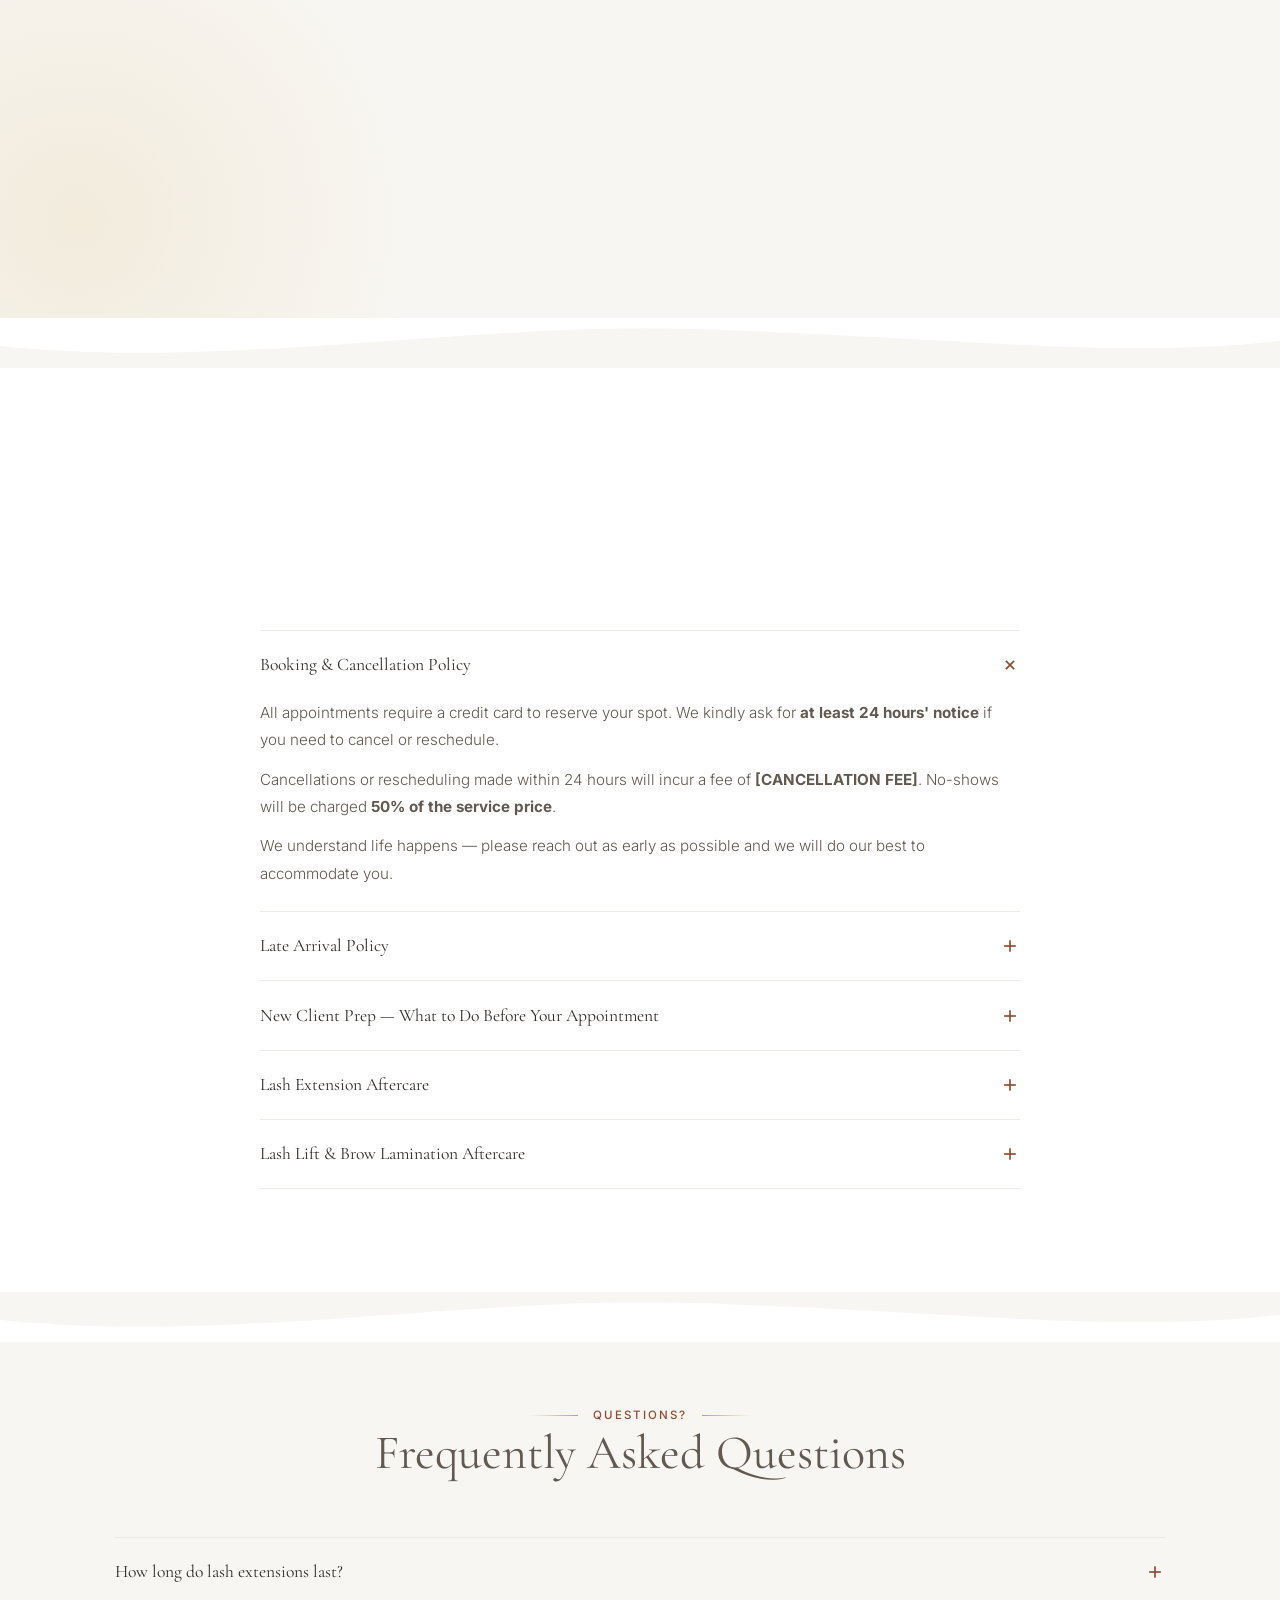
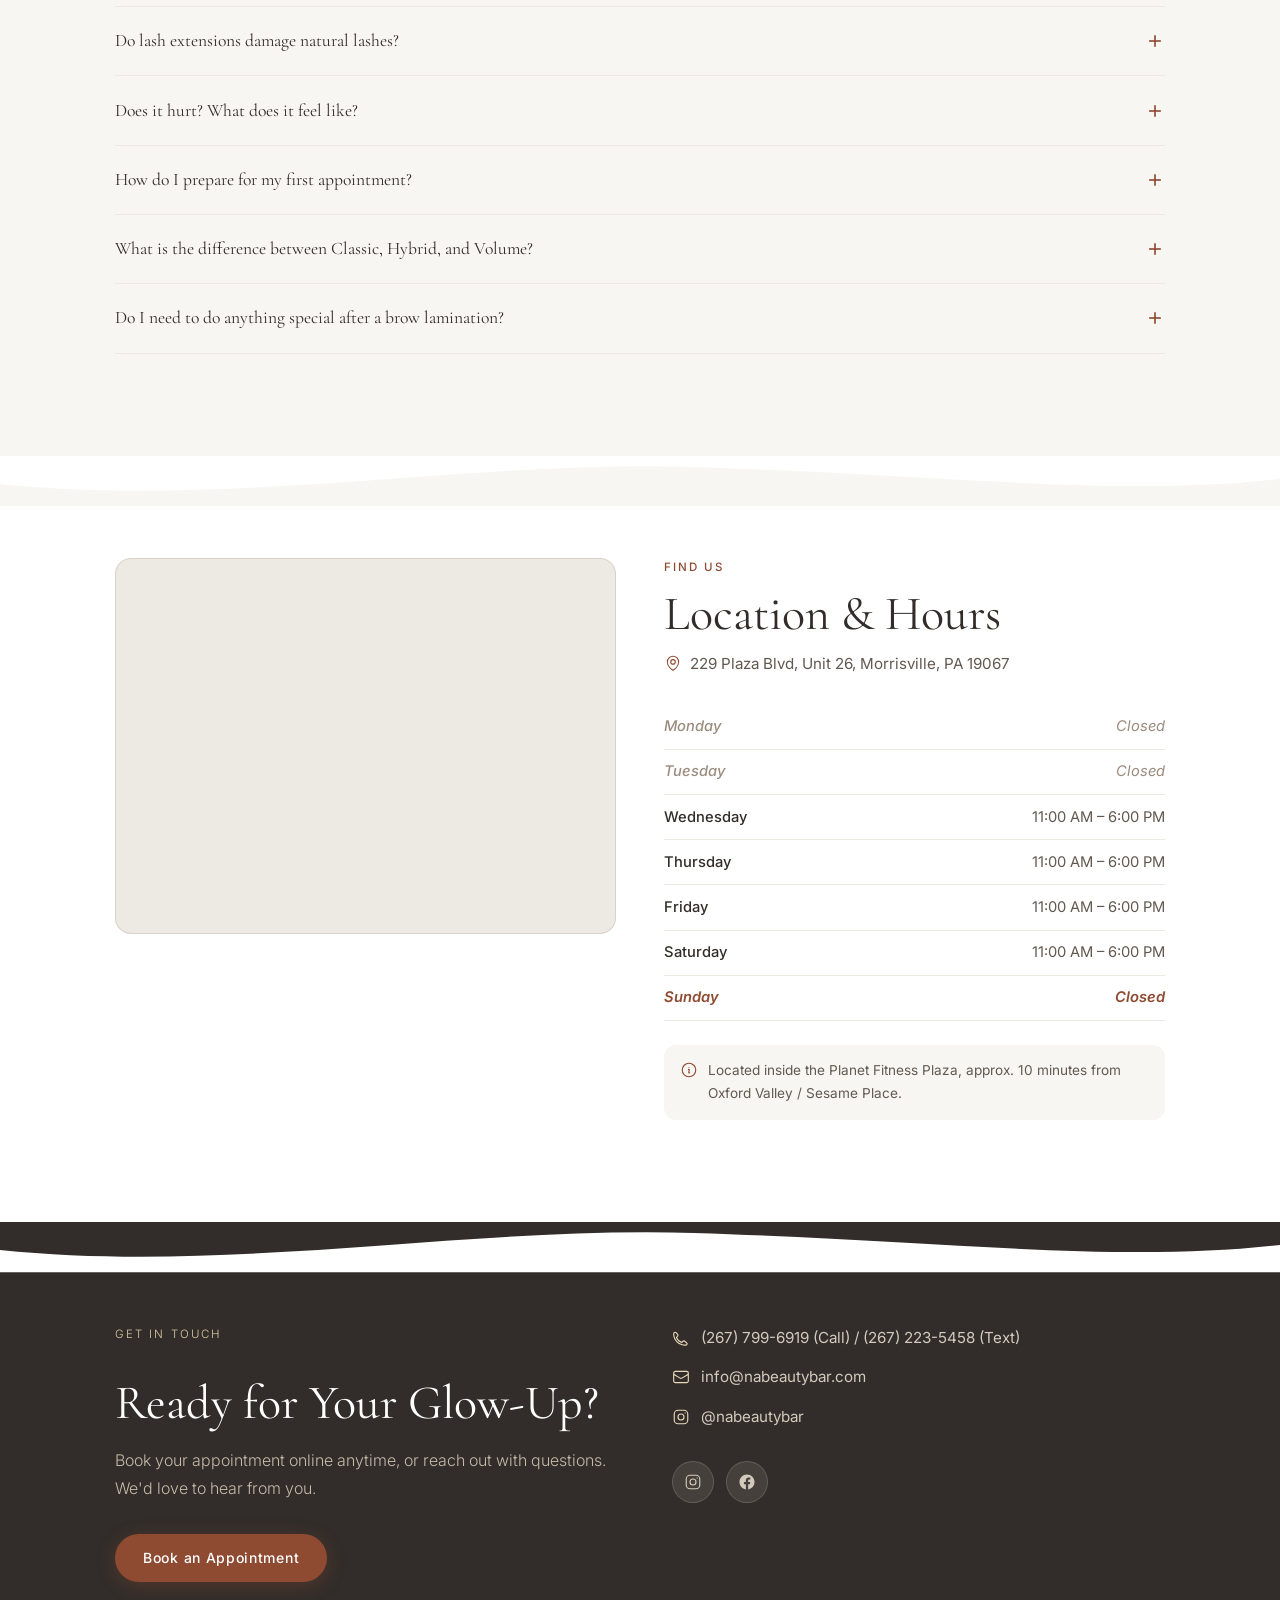
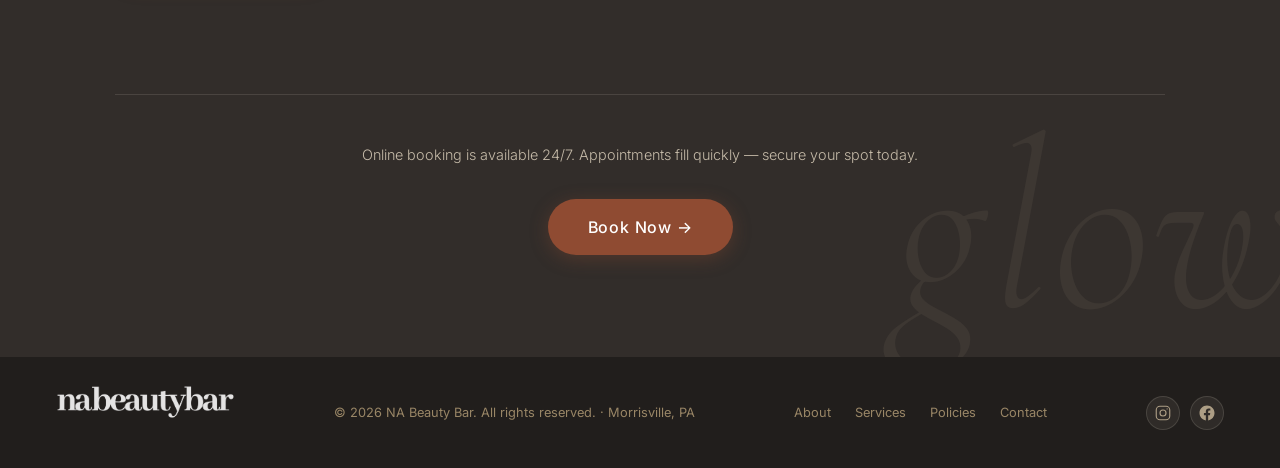
==== commit acae23e0: "Improve mobile layout and lightbox styles Refactor CSS for mobile gallery optimizations and lightbox" ====
--- a/na/index.html
+++ b/na/index.html
@@ -711,7 +711,12 @@
       max-width: 1050px;
       margin: 0 auto;
     }
-    @media (max-width: 640px) { .gallery-grid { grid-template-columns: repeat(2, 1fr); } }
+    @media (max-width: 640px) {
+      .gallery-grid {
+        grid-template-columns: repeat(2, 1fr);
+        gap: 0.5rem;
+      }
+    }
 
     /* Mosaic layout on desktop — feature tiles break the uniform grid */
     @media (min-width: 900px) {
@@ -810,8 +815,9 @@
       border: 1px solid hsl(38 30% 96% / 0.22);
       pointer-events: none;
       transition: all 0.3s ease;
-    }
-    .ba-pill-state { transition: color 0.3s ease; }
+      white-space: nowrap;
+    }
+    .ba-pill-state { transition: color 0.3s ease; white-space: nowrap; }
     .ba-after { color: #E2C799; font-weight: 700; }
     .ba-before { color: var(--white); display: none; }
     .ba-pill-hint {
@@ -821,6 +827,7 @@
       letter-spacing: 0.05em;
       padding-left: 0.25rem;
       border-left: 1px solid hsl(38 30% 96% / 0.2);
+      white-space: nowrap;
     }
 
     /* Hover Badge Transformation */
@@ -863,6 +870,7 @@
       text-transform: uppercase;
       border: 1px solid hsl(38 30% 96% / 0.18);
       pointer-events: none;
+      white-space: nowrap;
     }
 
     .gallery-overlay {
@@ -889,8 +897,8 @@
       position: absolute;
       bottom: 0;
       left: 0; right: 0;
-      padding: 1.2rem 0.85rem 0.75rem;
-      background: linear-gradient(transparent, hsl(25 8% 8% / 0.75));
+      padding: 1.25rem 0.85rem 0.75rem;
+      background: linear-gradient(transparent, hsl(25 8% 8% / 0.82));
       color: var(--white);
       font-size: 0.75rem;
       letter-spacing: 0.06em;
@@ -902,10 +910,46 @@
       display: flex;
       flex-direction: column;
       gap: 2px;
+      overflow: hidden;
     }
     .gallery-item:hover .gallery-caption { opacity: 1; }
-    .caption-title { font-weight: 600; color: #FFF; font-size: 0.78rem; }
+    .caption-title { font-weight: 600; color: #FFF; font-size: 0.78rem; line-height: 1.25; }
     .caption-sub { font-size: 0.65rem; color: #E2C799; text-transform: none; letter-spacing: 0.02em; }
+
+    /* Mobile Gallery Optimizations — prevents badges, hints, and captions from overlapping */
+    @media (max-width: 640px) {
+      .gallery-item {
+        border-radius: 0.5rem;
+      }
+      .ba-pill {
+        top: 0.45rem;
+        left: 0.45rem;
+        padding: 0.22rem 0.5rem;
+        font-size: 0.6rem;
+        gap: 0.2rem;
+      }
+      .ba-pill-hint {
+        display: none !important; /* Hide hint on narrow mobile cards to prevent awkward text wrapping */
+      }
+      .single-pill {
+        top: 0.45rem;
+        left: 0.45rem;
+        padding: 0.22rem 0.5rem;
+        font-size: 0.6rem;
+      }
+      .gallery-caption {
+        padding: 1.2rem 0.5rem 0.45rem;
+        gap: 2px;
+      }
+      .caption-title {
+        font-size: 0.68rem;
+        line-height: 1.2;
+      }
+      .caption-sub {
+        font-size: 0.58rem;
+        line-height: 1.1;
+      }
+    }
 
     /* Lightbox dialog */
     #lightbox {
@@ -944,12 +988,14 @@
 
     .lightbox-inner {
       position: relative;
-      max-width: min(90vw, 820px);
-      max-height: 90dvh;
+      max-width: min(94vw, 820px);
+      max-height: 94dvh;
       display: flex;
       flex-direction: column;
       align-items: center;
       justify-content: center;
+      box-sizing: border-box;
+      padding-top: 2.25rem; /* room for close button */
     }
     .lightbox-img-wrap {
       position: relative;
@@ -957,10 +1003,12 @@
       align-items: center;
       justify-content: center;
       max-width: 100%;
+      min-height: 0;
+      flex-shrink: 1;
     }
     #lightbox-img {
       max-width: 100%;
-      max-height: 76dvh;
+      max-height: clamp(240px, 58dvh, 70dvh);
       border-radius: 0.75rem;
       object-fit: contain;
       box-shadow: 0 24px 80px hsl(25 8% 5% / 0.7);
@@ -969,29 +1017,32 @@
     }
     /* Lightbox Before / After Switcher */
     .lb-ba-bar {
-      margin-top: 0.85rem;
+      margin-top: 0.75rem;
       display: inline-flex;
       align-items: center;
-      gap: 0.4rem;
-      background: hsl(25 8% 18% / 0.85);
+      gap: 0.35rem;
+      background: hsl(25 8% 18% / 0.9);
       backdrop-filter: blur(12px);
       -webkit-backdrop-filter: blur(12px);
-      padding: 0.3rem 0.4rem;
+      padding: 0.25rem 0.35rem;
       border-radius: 2rem;
       border: 1px solid hsl(38 30% 96% / 0.2);
+      flex-shrink: 0;
+      z-index: 2;
     }
     .lb-ba-toggle-btn {
-      padding: 0.35rem 1rem;
+      padding: 0.38rem 0.95rem;
       border-radius: 1.5rem;
       font-size: 0.72rem;
       font-weight: 600;
-      letter-spacing: 0.1em;
+      letter-spacing: 0.08em;
       text-transform: uppercase;
-      color: hsl(38 30% 96% / 0.8);
+      color: hsl(38 30% 96% / 0.85);
       background: transparent;
       border: none;
       cursor: pointer;
       transition: all 0.2s ease;
+      touch-action: manipulation;
     }
     .lb-ba-toggle-btn:hover { color: var(--white); }
     .lb-ba-toggle-btn.active {
@@ -1005,7 +1056,7 @@
       transform: translateY(-50%);
       width: 44px; height: 44px;
       border-radius: 50%;
-      background: hsl(38 30% 96% / 0.18);
+      background: hsl(25 8% 18% / 0.55);
       border: 1px solid hsl(38 30% 96% / 0.3);
       color: var(--white);
       display: flex;
@@ -1014,37 +1065,66 @@
       backdrop-filter: blur(8px);
       transition: background 0.2s;
       font-size: 1.25rem;
-    }
-    .lightbox-btn:hover { background: hsl(38 30% 96% / 0.3); }
-    #lb-prev { left: -56px; }
-    #lb-next { right: -56px; }
-    @media (max-width: 700px) { #lb-prev { left: 0.5rem; } #lb-next { right: 0.5rem; } }
+      cursor: pointer;
+      z-index: 5;
+    }
+    .lightbox-btn:hover { background: hsl(25 8% 18% / 0.8); }
+    #lb-prev { left: -54px; }
+    #lb-next { right: -54px; }
+    @media (max-width: 760px) {
+      #lb-prev { left: 0.4rem; width: 38px; height: 38px; }
+      #lb-next { right: 0.4rem; width: 38px; height: 38px; }
+    }
     #lb-close {
       position: absolute;
-      top: -2.75rem;
-      right: 0;
-      width: 36px; height: 36px;
+      top: 0.2rem;
+      right: 0.2rem;
+      width: 38px; height: 38px;
       border-radius: 50%;
-      background: hsl(38 30% 96% / 0.15);
-      border: 1px solid hsl(38 30% 96% / 0.25);
+      background: hsl(38 30% 96% / 0.18);
+      border: 1px solid hsl(38 30% 96% / 0.28);
       color: var(--white);
       display: flex;
       align-items: center;
       justify-content: center;
       backdrop-filter: blur(8px);
       transition: background 0.2s;
-      font-size: 1.1rem;
-    }
-    #lb-close:hover { background: hsl(38 30% 96% / 0.28); }
+      font-size: 1.15rem;
+      cursor: pointer;
+      z-index: 10;
+    }
+    #lb-close:hover { background: hsl(38 30% 96% / 0.32); }
+
+    /* Lightbox Caption: in-flow flex layout — NEVER overlaps with switcher buttons! */
     #lb-caption {
-      position: absolute;
-      bottom: -2.25rem;
-      left: 0; right: 0;
+      position: static;
+      margin: 0.55rem 0 0;
       text-align: center;
-      color: hsl(38 30% 88% / 0.75);
-      font-size: 0.8rem;
-      letter-spacing: 0.08em;
+      color: hsl(38 30% 92% / 0.9);
+      font-size: 0.78rem;
+      line-height: 1.35;
+      letter-spacing: 0.03em;
+      max-width: min(90vw, 540px);
+      flex-shrink: 0;
+      box-sizing: border-box;
+      padding: 0 0.5rem;
+    }
+    .lb-cap-title {
+      font-weight: 600;
+      color: var(--white);
+      letter-spacing: 0.06em;
       text-transform: uppercase;
+    }
+    .lb-cap-state {
+      color: #E2C799;
+      font-weight: 600;
+    }
+    .lb-cap-hint {
+      display: block;
+      color: hsl(38 30% 80% / 0.75);
+      font-size: 0.68rem;
+      letter-spacing: 0.02em;
+      margin-top: 0.15rem;
     }
 
     /* ============================================================
@@ -1993,7 +2073,7 @@
         </div>
         <div class="gallery-caption">
           <span class="caption-title">${img.caption}</span>
-          ${hasBefore ? '<span class="caption-sub">Hover / Tap to view Before</span>' : ''}
+          ${hasBefore ? '<span class="caption-sub">Before &amp; After</span>' : ''}
         </div>
       </button>
     </div>
@@ -2026,19 +2106,27 @@
       lbImg.alt = 'Before: ' + item.alt;
       lbBtnBefore.classList.add('active');
       lbBtnAfter.classList.remove('active');
-      lbCaption.innerHTML = `<strong>${item.caption}</strong> · <span style="color:#C59B63;">Showing Natural Before</span> (Tap or click image to view After)`;
+      lbCaption.innerHTML = `
+        <span class="lb-cap-title">${item.caption}</span>
+        <span class="lb-cap-state"> · Natural Before</span>
+        <span class="lb-cap-hint">(Tap image or buttons to view transformation)</span>
+      `;
     } else {
       lbImg.src = item.src;
       lbImg.alt = item.alt;
       lbBtnAfter.classList.add('active');
       lbBtnBefore.classList.remove('active');
-      lbCaption.innerHTML = `<strong>${item.caption}</strong> · <span style="color:#C59B63;">Showing Transformation Result</span> (Tap or click image to view Before)`;
+      lbCaption.innerHTML = `
+        <span class="lb-cap-title">${item.caption}</span>
+        <span class="lb-cap-state"> · Transformation Result</span>
+        <span class="lb-cap-hint">(Tap image or buttons to view before)</span>
+      `;
     }
   } else {
     lbBaBar.style.display = 'none';
     lbImg.src = item.src;
     lbImg.alt = item.alt;
-    lbCaption.textContent = item.caption;
+    lbCaption.innerHTML = `<span class="lb-cap-title">${item.caption}</span>`;
   }
 }
 
